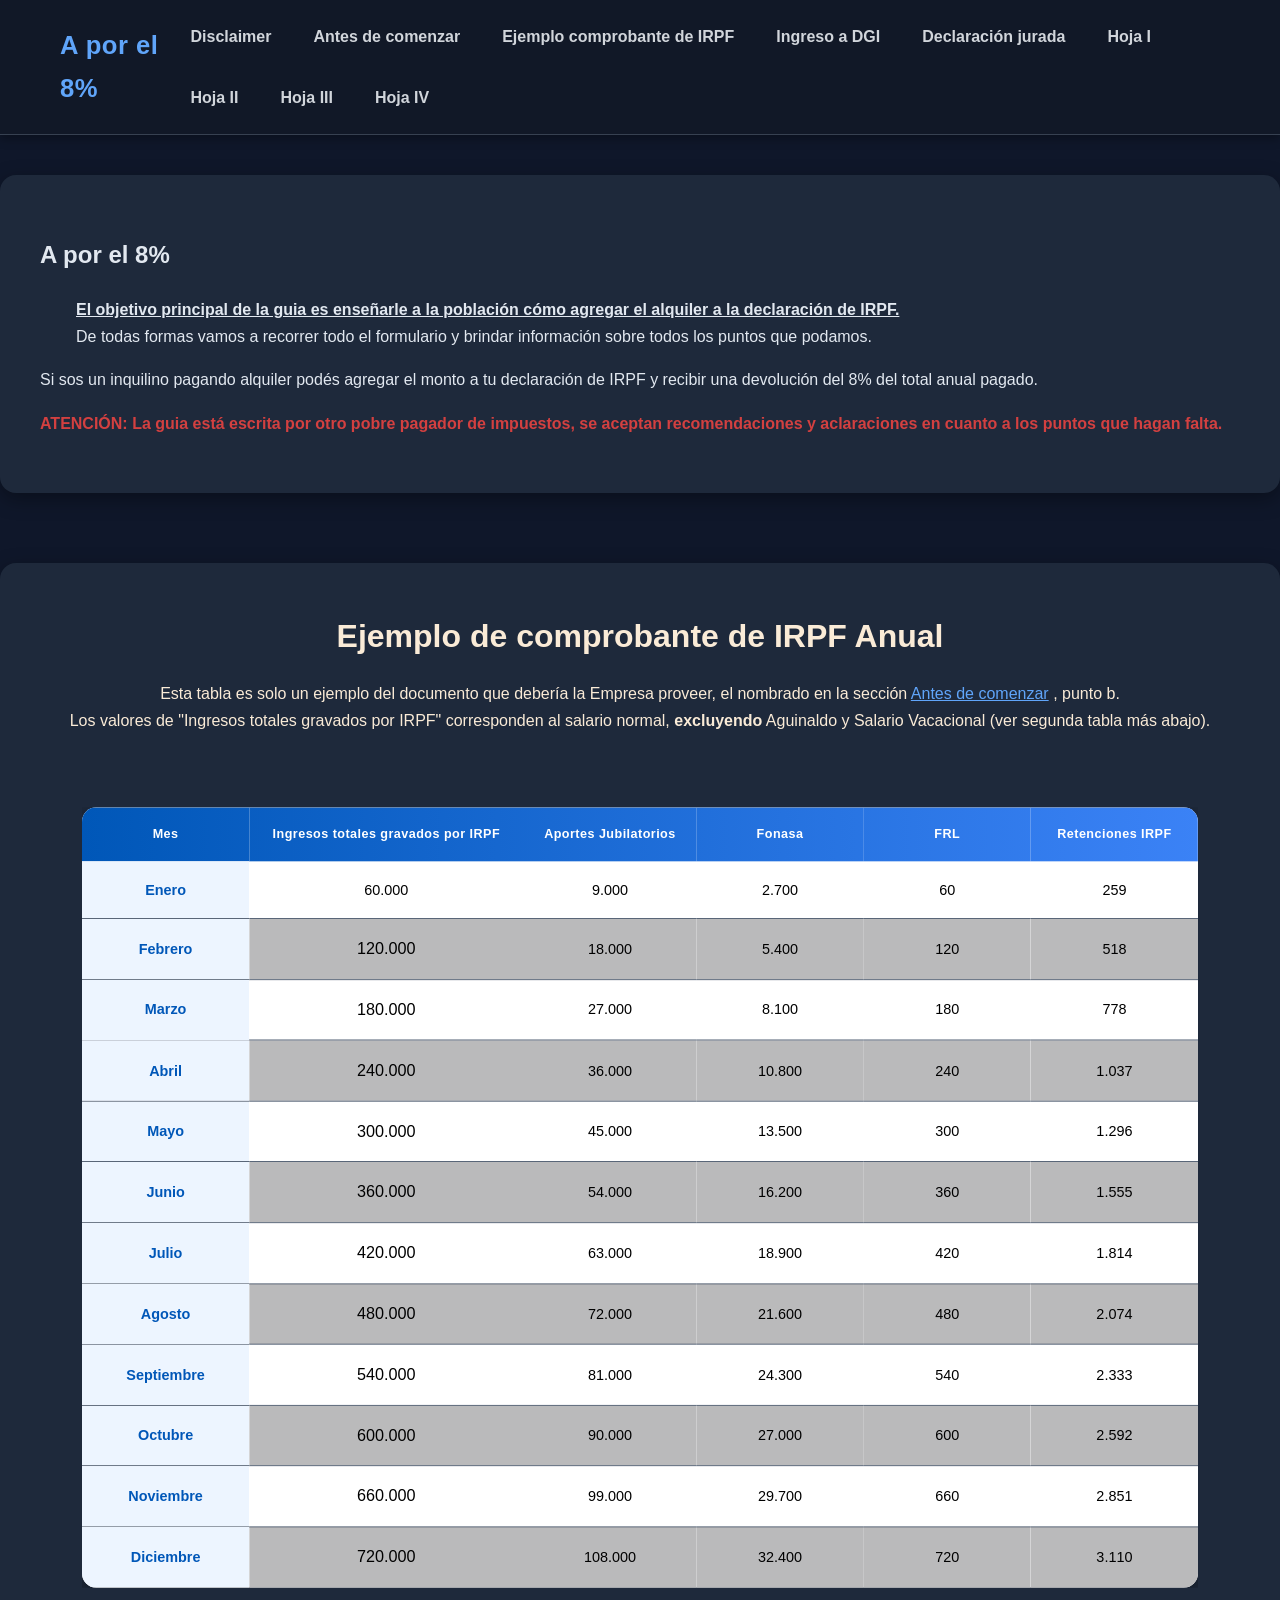
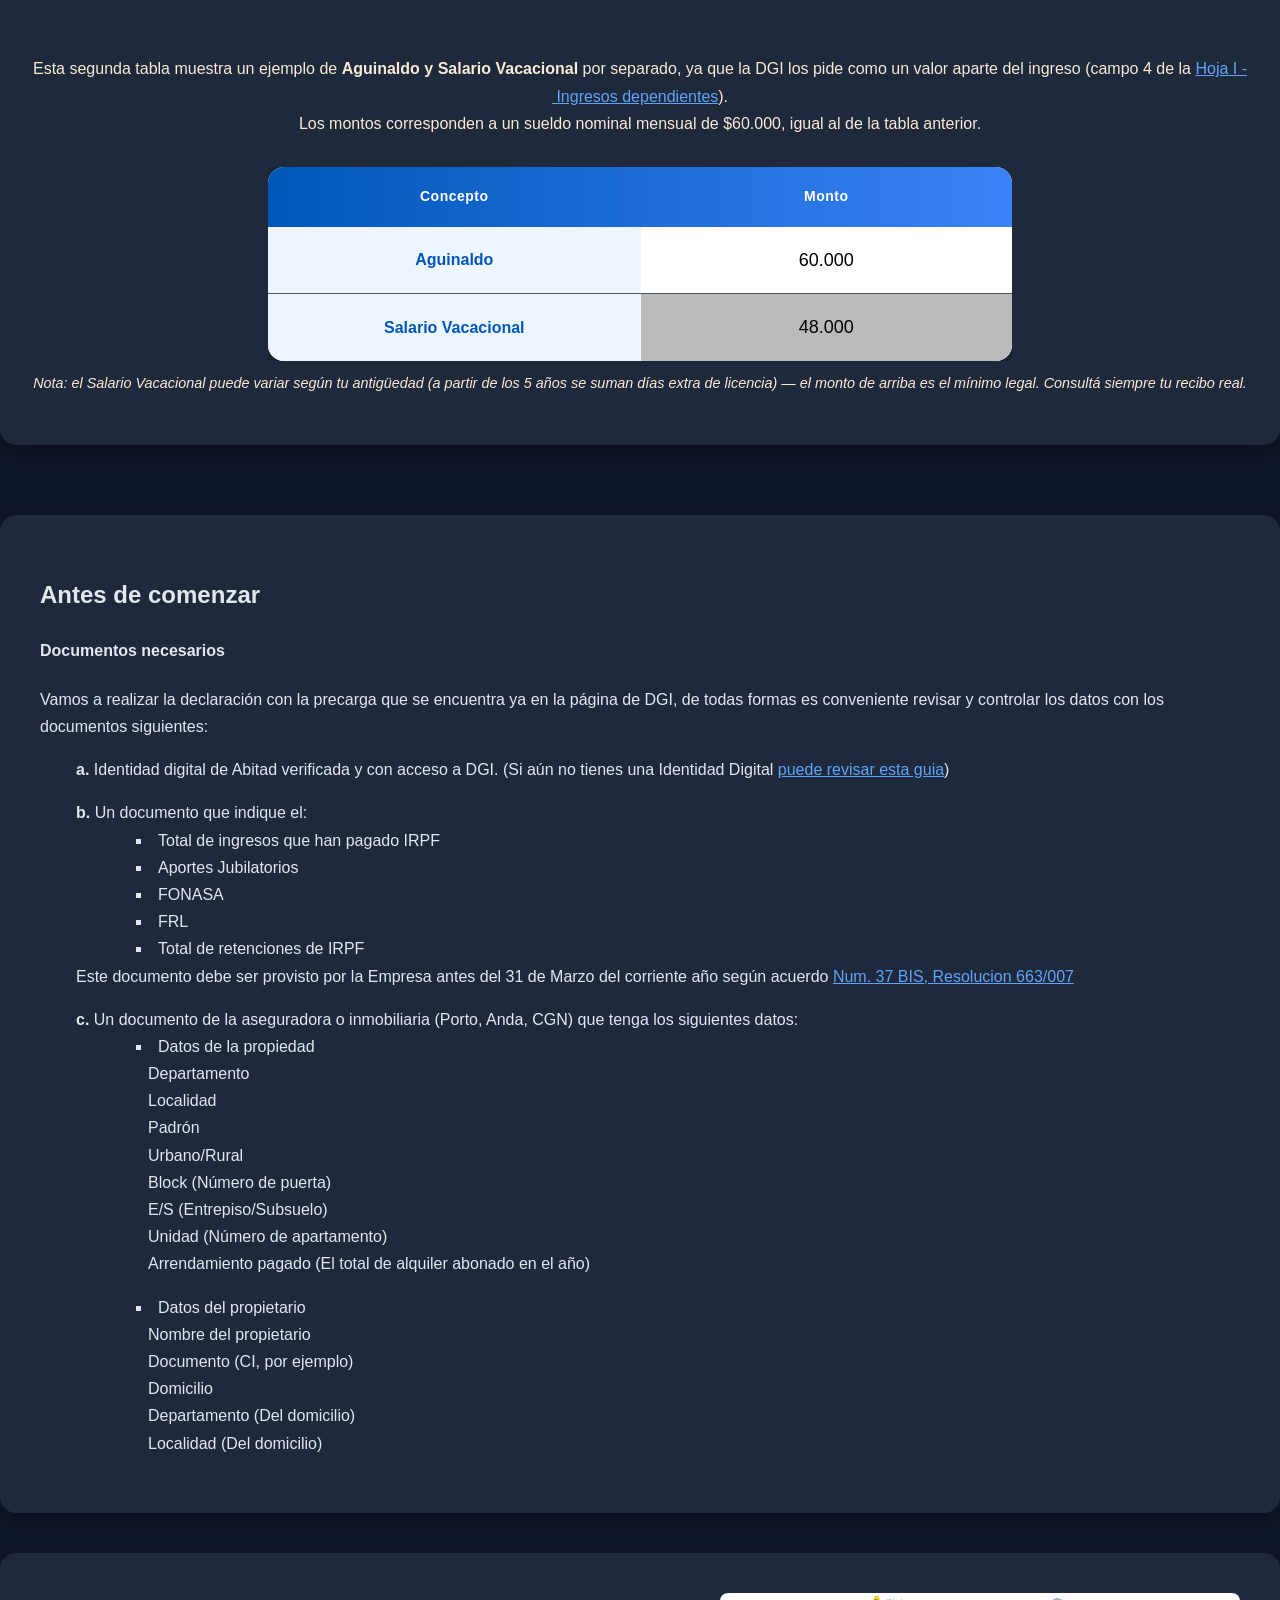
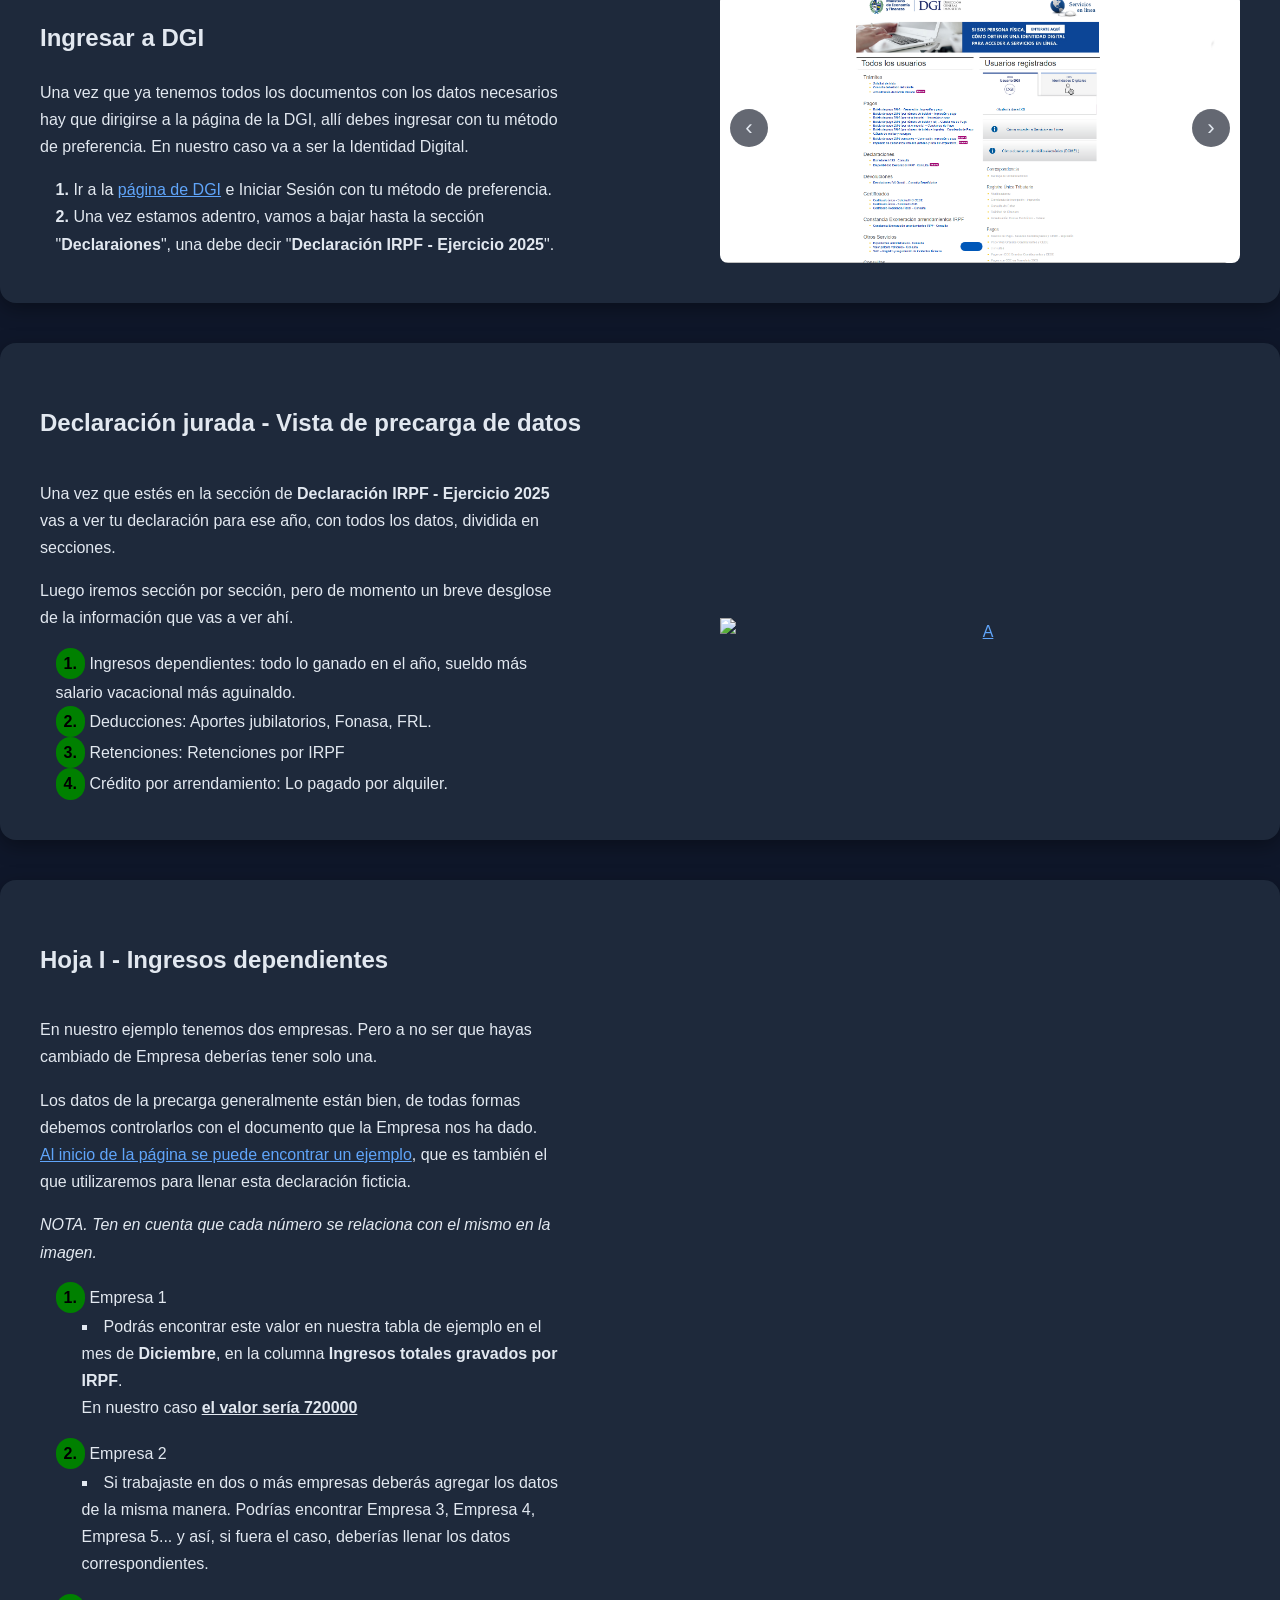
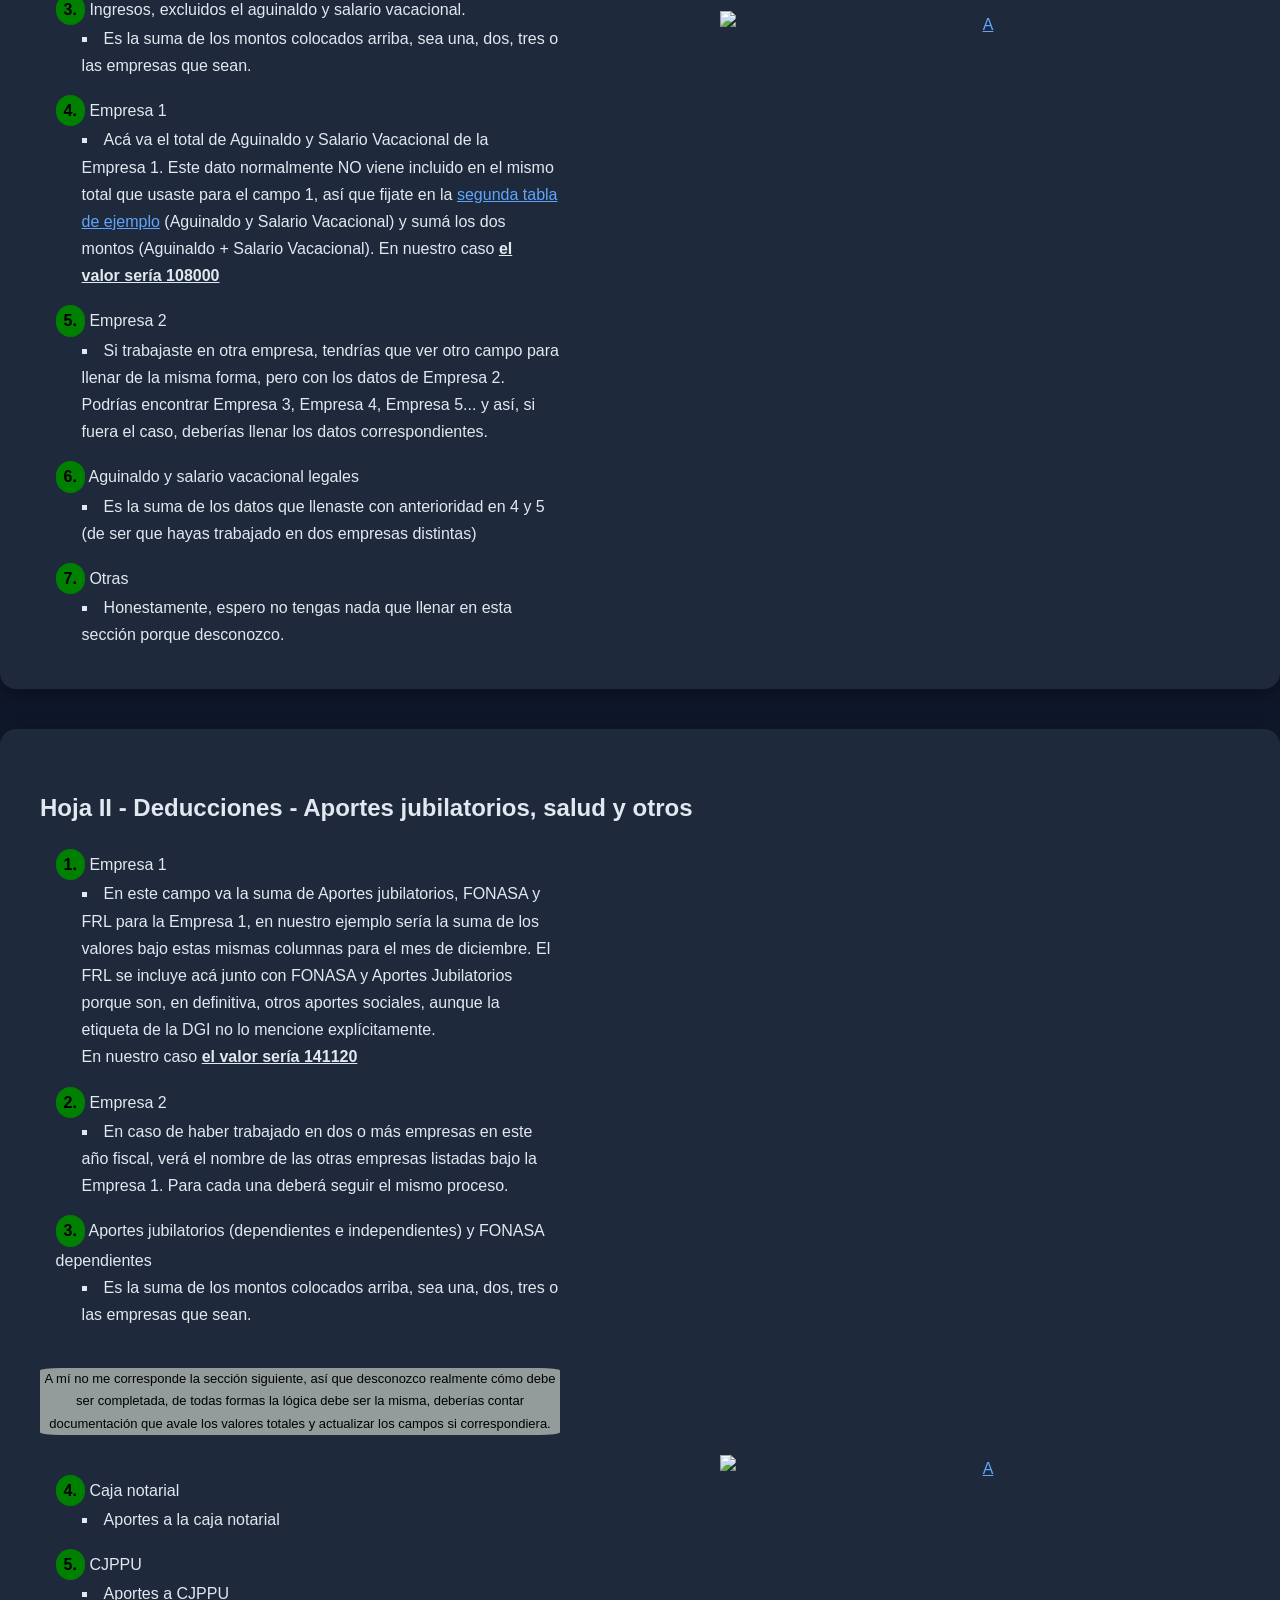
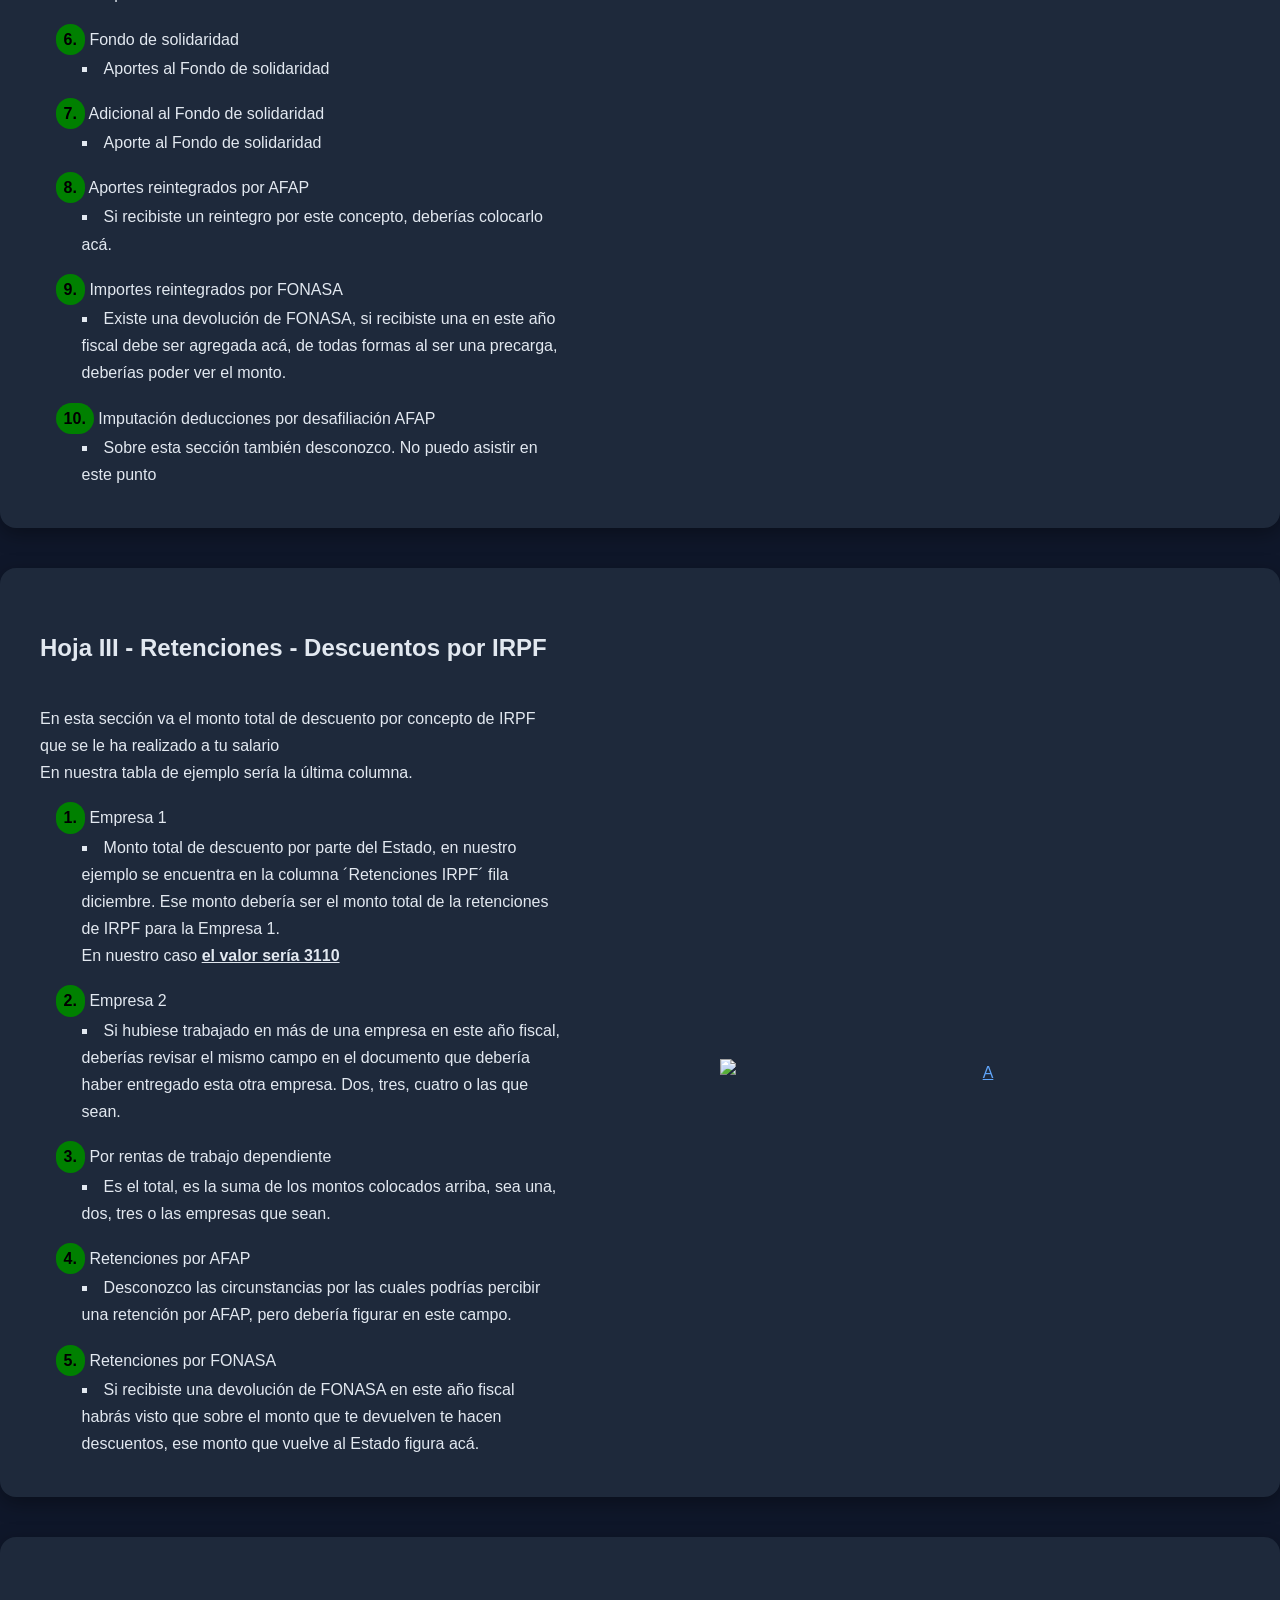
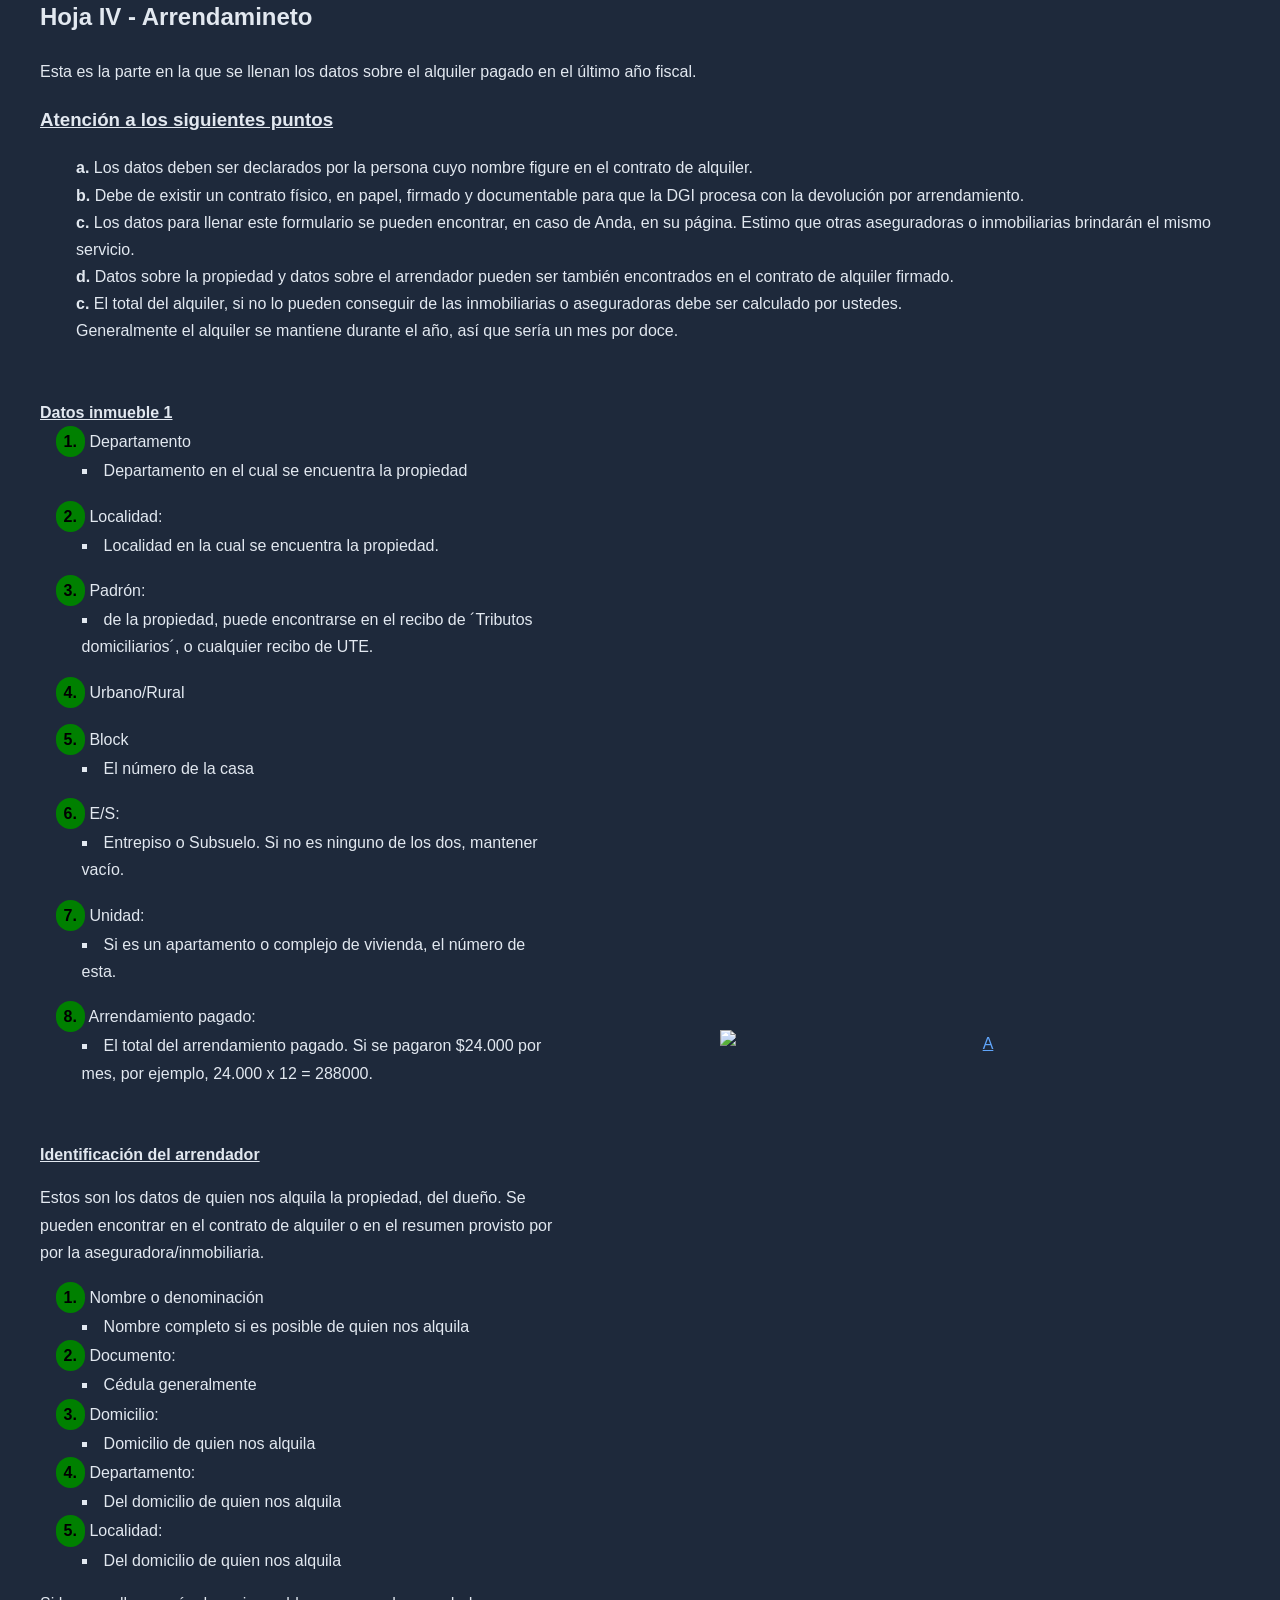
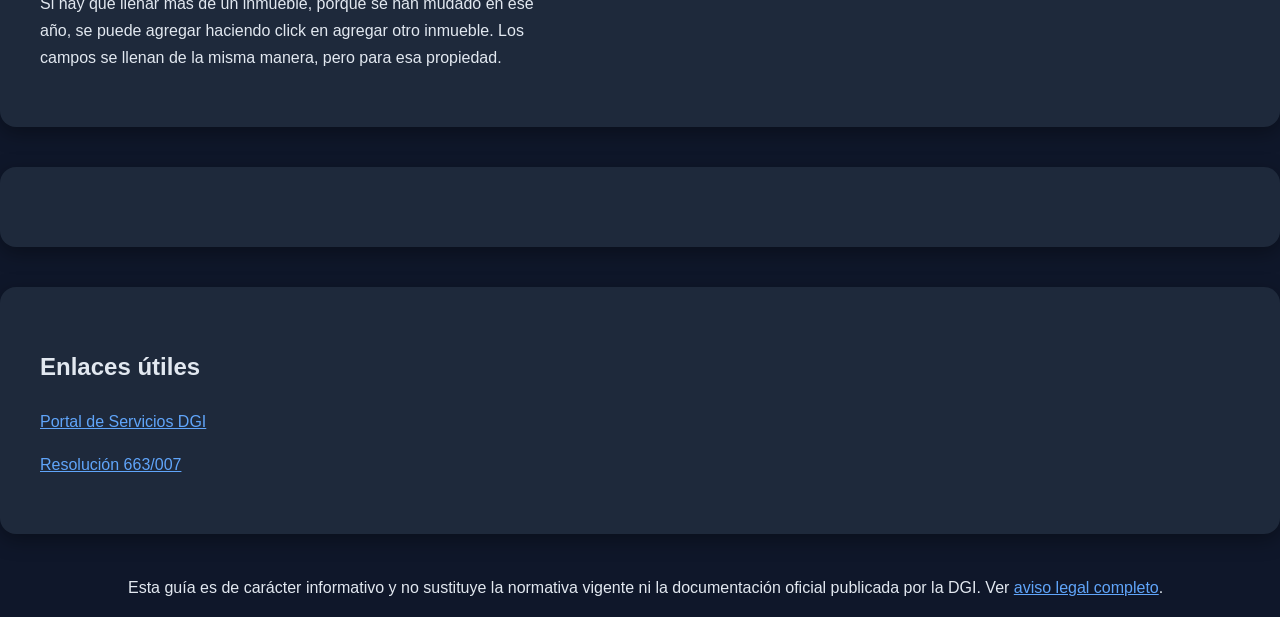
==== index.html @ b7456fc9 "Adding disclaimer page" ====
<!DOCTYPE html>
<html lang="en">
<head>
<meta charset="UTF-8">
<link rel="stylesheet" href="style.css">
<script defer src="script.js"></script>
<link href="https://cdn.jsdelivr.net/npm/glightbox/dist/css/glightbox.min.css" rel="stylesheet">

<link rel="stylesheet" href="https://cdn.cursors-4u.net/cursors/animated/cat-paw-curl-f8836eeb-32.css">
<script defer src="https://cdn.jsdelivr.net/npm/glightbox/dist/js/glightbox.min.js"></script>
<script defer>
    window.addEventListener('DOMContentLoaded', () => {
        GLightbox();
    });
</script>
<meta name="viewport" content="width=device-width, initial-scale=1.0">

</head>

<body>
    <header>
    <div class="logo">
        A por el 8%
    </div>

    <button class="burger" id="burgerBtn" aria-label="Abrir menú" aria-expanded="false">
        <span></span>
        <span></span>
        <span></span>
    </button>

    <nav id="mainNav">
        <a href="disclaimer.html">Disclaimer</a>
        <a href="#antes">Antes de comenzar</a>
        <a href="#tabla">Ejemplo comprobante de IRPF</a>
        <a href="#pagina1">Ingreso a DGI</a>
        <a href="#pagina2">Declaración jurada</a>
        <a href="#pagina3">Hoja I</a>
        <a href="#pagina4">Hoja II</a>
        <a href="#pagina5">Hoja III</a>
        <a href="#pagina6">Hoja IV</a>
    </nav>
    </header>


    <!-- ========================= -->
    <!-- HERO -->
    <!-- ========================= -->

    <section id="inicio" class="hero">

        <div class="hero-content">
            <h1>
                A por el 8%
            </h1>
            <p style="margin-left: 3%;">
                <b><u>El objetivo principal de la guia es enseñarle a la población cómo agregar el alquiler a la declaración de IRPF.</u></b><br>
                De todas formas vamos a recorrer todo el formulario y brindar información sobre todos los puntos que podamos.
            </p>
            <p>
                Si sos un inquilino pagando alquiler podés agregar el monto a tu declaración de IRPF y recibir una devolución del 8% del total anual pagado.
            </p>

            <p style="color: rgb(211, 64, 64); align-items: center;"><b>ATENCIÓN: La guia está escrita por otro pobre pagador de impuestos, se aceptan recomendaciones y aclaraciones en cuanto a los puntos que hagan falta.<br></b></p>
        </div>

    </section>




    <section id= "tabla" class="table-section">
    <h2 style="color: antiquewhite;">Ejemplo de comprobante de IRPF Anual</h2>
    <p style="color: antiquewhite;">
        Esta tabla es solo un ejemplo del documento que debería la Empresa&nbsp;proveer, el nombrado en la sección  <a href="#antes">Antes de comenzar</a> , punto b. <br> Los valores de "Ingresos totales gravados por IRPF" corresponden al salario normal, <b>excluyendo</b> Aguinaldo y Salario Vacacional (ver segunda tabla más abajo).
    </p> 

 <div class="table-container" style="transform: scale(0.9);">
        <table class="irpf-table">

            <thead>
                <tr>
                    <th>Mes</th>
                    <th>Ingresos totales gravados por IRPF</th>
                    <th>Aportes Jubilatorios</th>
                    <th>Fonasa</th>
                    <th>FRL</th>
                    <th>Retenciones IRPF</th>
                </tr>
            </thead>

            <tbody>

                <tr>
                    <td class="valor-dato" >Enero</td>
                    <td class="valor-dato">60.000
                        <span class="tooltip-texto">El valor es el de este mes</span>
                    </td>
                    <td class="valor-dato" >9.000</td>
                    <td class="valor-dato" >2.700</td>
                    <td class="valor-dato" >60</td>
                    <td class="valor-dato" >259</td>
                </tr>

                <tr>
                    <td class="valor-dato" >Febrero</td>
                    <td class="valor-dato" style="color: black; font-size: large;">120.000
                        <span class="tooltip-texto">El pago de este mes sumado al mes anterior.</span>
                    </td>
                    <td class="valor-dato" >18.000</td>
                    <td class="valor-dato" >5.400</td>
                    <td class="valor-dato" >120</td>
                    <td class="valor-dato" >518</td>
                </tr>

                <tr>
                    <td class="valor-dato" >Marzo</td>
                    <td class="valor-dato" style="color: black; font-size: large;">180.000
                        <span class="tooltip-texto">El pago de este mes sumado a los meses anteriores.</span>
                    </td>
                    <td class="valor-dato" >27.000</td>
                    <td class="valor-dato" >8.100</td>
                    <td class="valor-dato" >180</td>
                    <td class="valor-dato" >778</td>
                </tr>

                <tr>
                    <td class="valor-dato" >Abril</td>
                    <td class="valor-dato" style="color: black; font-size: large;">240.000
                        <span class="tooltip-texto">El pago de este mes sumado a los meses anteriores.</span>
                    </td>
                    <td class="valor-dato" >36.000</td>
                    <td class="valor-dato" >10.800</td>
                    <td class="valor-dato" >240</td>
                    <td class="valor-dato" >1.037</td>
                </tr>

                <tr>
                    <td class="valor-dato" >Mayo</td>
                    <td class="valor-dato" style="color: black; font-size: large;">300.000
                        <span class="tooltip-texto">El pago de este mes sumado a los meses anteriores.</span>
                    </td>
                    <td class="valor-dato" >45.000</td>
                    <td class="valor-dato" >13.500</td>
                    <td class="valor-dato" >300</td>
                    <td class="valor-dato" >1.296</td>
                </tr>

                <tr>
                    <td class="valor-dato" >Junio</td>
                    <td class="valor-dato" style="color: black; font-size: large;">360.000
                        <span class="tooltip-texto">El pago de este mes sumado a los meses anteriores.</span>
                    </td>
                    <td class="valor-dato" >54.000</td>
                    <td class="valor-dato" >16.200</td>
                    <td class="valor-dato" >360</td>
                    <td class="valor-dato" >1.555</td>
                </tr>

                <tr>
                    <td class="valor-dato" >Julio</td>
                    <td class="valor-dato" style="color: black; font-size: large;">420.000
                        <span class="tooltip-texto">El pago de este mes sumado a los meses anteriores.</span>
                    </td>
                    <td class="valor-dato" >63.000</td>
                    <td class="valor-dato" >18.900</td>
                    <td class="valor-dato" >420</td>
                    <td class="valor-dato" >1.814</td>
                </tr>

                <tr>
                    <td class="valor-dato" >Agosto</td>
                    <td class="valor-dato" style="color: black; font-size: large;">480.000
                        <span class="tooltip-texto">El pago de este mes sumado a los meses anteriores.</span>
                    </td>
                    <td class="valor-dato" >72.000</td>
                    <td class="valor-dato" >21.600</td>
                    <td class="valor-dato" >480</td>
                    <td class="valor-dato" >2.074</td>
                </tr>

                <tr>
                    <td class="valor-dato" >Septiembre</td>
                    <td class="valor-dato" style="color: black; font-size: large;">540.000
                        <span class="tooltip-texto">El pago de este mes sumado a los meses anteriores.</span>
                    </td>
                    <td class="valor-dato" >81.000</td>
                    <td class="valor-dato" >24.300</td>
                    <td class="valor-dato" >540</td>
                    <td class="valor-dato" >2.333</td>
                </tr>

                <tr>
                    <td class="valor-dato" >Octubre</td>
                    <td class="valor-dato" style="color: black; font-size: large;">600.000
                        <span class="tooltip-texto">El pago de este mes sumado a los meses anteriores.</span>
                    </td>
                    <td class="valor-dato" >90.000</td>
                    <td class="valor-dato" >27.000</td>
                    <td class="valor-dato" >600</td>
                    <td class="valor-dato" >2.592</td>
                </tr>

                <tr>
                    <td class="valor-dato" >Noviembre</td>
                    <td class="valor-dato" style="color: black; font-size: large;">660.000
                        <span class="tooltip-texto">El pago de este mes sumado a los meses anteriores.</span>
                    </td>
                    <td class="valor-dato" >99.000</td>
                    <td class="valor-dato" >29.700</td>
                    <td class="valor-dato" >660</td>
                    <td class="valor-dato" >2.851</td>
                </tr>

                <tr>
                    <td class="valor-dato" >Diciembre</td>
                    <td class="valor-dato" style="color: black; font-size: large;">720.000
                        <span class="tooltip-texto">El pago de este mes sumado a los meses anteriores.</span>
                    </td>
                    <td class="valor-dato" >108.000</td>
                    <td class="valor-dato" >32.400</td>
                    <td class="valor-dato" >720</td>
                    <td class="valor-dato" >3.110</td>
                </tr>
            </tbody>
        </table>
    </div>
    <p style="color: antiquewhite; margin-top: 2%;"  id="tabla2">
        Esta segunda tabla muestra un ejemplo de <b>Aguinaldo y Salario Vacacional</b> por separado, ya que la DGI los pide como un valor aparte del ingreso&nbsp;(campo&nbsp;4&nbsp;de&nbsp;la&nbsp;<a href="#pagina3">Hoja&nbsp;I&nbsp;-&nbsp;Ingresos&nbsp;dependientes</a>). <br> Los montos corresponden a un sueldo nominal mensual de $60.000, igual al de la tabla anterior.
    </p>

    <div style="width: 60%;margin-left: 20%; " class="table-container" >
        <table  class="irpf-table">
            <thead>
                <tr>
                    <th>Concepto</th>
                    <th>Monto</th>
                </tr>
            </thead>

            <tbody>
                <tr >
                    <td class="valor-dato">Aguinaldo</td>
                    <td class="valor-dato" style="color: black; font-size: large;">60.000
                        <span class="tooltip-texto">Equivale a un sueldo mensual completo, <br> pagado en dos cuotas de 30.000 (junio y diciembre)</span>
                    </td>
                </tr>
                <tr>
                    <td class="valor-dato">Salario Vacacional</td>
                    <td class="valor-dato" style="color: black; font-size: large;">48.000
                        <span class="tooltip-texto">Licencia mínima legal de 20 días: (60.000 / 25) x 20</span>
                    </td>
                </tr>
            </tbody>

        </table>
    </div>

    <p style="color: antiquewhite; font-size: .9rem; margin-top: 10px;">
        <i>Nota: el Salario Vacacional puede variar según tu antigüedad (a partir de los 5 años se suman días extra de licencia) — el monto de arriba es el mínimo legal. Consultá siempre tu recibo real.</i>
    </p>
    </section>




    <!-- ========================= -->
    <!-- ANTES DE COMENZAR -->
    <!-- ========================= -->

    <section id="antes" class="content-section">

        <h2>Antes de comenzar</h2>
            <h4>Documentos necesarios</h4>
            <p>Vamos a realizar la declaración con la precarga que se encuentra ya en la página de DGI, de todas formas es conveniente revisar y controlar los datos con los documentos siguientes:</p>
            <li><b>a.</b> Identidad digital de Abitad verificada y con acceso a DGI. (Si aún no tienes una Identidad Digital 
                <a href="https://www.gub.uy/direccion-general-impositiva/comunicacion/publicaciones/obtencion-identidad-digital-para-acceder-servicios-linea-dgi">puede revisar esta guia</a>)
            </li>
            </p>
            <li> <b>b.</b> Un documento que indique el:
                        <li class="list2">Total de ingresos que han pagado IRPF</li>
                        <li class="list2">Aportes Jubilatorios</li> <li class="list2">FONASA</li>
                        <li class="list2">FRL</li>
                        <li class="list2"> Total de retenciones de IRPF</li>

                        <li>Este documento debe ser provisto por la Empresa&nbsp;antes del 31 de Marzo del corriente año según acuerdo
                <a href="https://www.impo.com.uy/bases/resoluciones-dgi-interes-general/662-2007">Num. 37 BIS, Resolucion 663/007</a></li>
            </li>
            </p>
            <li> <b>c.</b> Un documento de la aseguradora o inmobiliaria (Porto, Anda, CGN) que tenga los siguientes datos:
            </li>
            <li class="list2">Datos de la propiedad</li>
            <li class="list3">Departamento</li>
            <li class="list3">Localidad</li>
            <li class="list3">Padrón</li>
            <li class="list3">Urbano/Rural</li>
            <li class="list3">Block (Número de puerta)</li>
            <li class="list3">E/S (Entrepiso/Subsuelo)</li>
            <li class="list3">Unidad (Número de apartamento)</li>
            <li class="list3">Arrendamiento pagado (El total de alquiler abonado en el año)</li>
        </p>
            <li class="list2">Datos del propietario</li>
                <li class="list3">Nombre del propietario</li>
                <li class="list3">Documento (CI, por ejemplo)</li>
                <li class="list3">Domicilio</li>
                <li class="list3">Departamento (Del domicilio)</li>
                <li class="list3">Localidad (Del domicilio)</li>

            </p>
    </section>


    <!-- ========================= -->
    <!-- Ingresar a DGI -->
    <!-- ========================= -->

    <section id="pagina1" class="guide-section">
        <div class="guide-grid">
            <div  class="guide-text">
                <h2>Ingresar a DGI</h2>
                <p>
                    Una vez que ya tenemos todos los documentos con los datos necesarios hay que dirigirse a la página de la DGI, allí debes ingresar con tu método de preferencia. En nuestro caso va a ser la Identidad Digital.
                </p>
                <li><b>1.</b> Ir a la <a href="https://servicios.dgi.gub.uy/serviciosenlinea">página de DGI</a> e Iniciar Sesión con tu método de preferencia.</li>
                <li><b>2.</b> Una vez estamos adentro, vamos a bajar hasta la sección "<b>Declaraiones</b>", una debe decir "<b>Declaración IRPF - Ejercicio 2025</b>".</li>

            </div>

            <div class="guide-image">
                <div class="carousel" data-carousel>
                    <div class="carousel-track">
                        <a href="IMGS/1.png" class="glightbox" data-gallery="pagina1-gallery">
                            <img src="IMGS/1.png" alt="Página principal de DGI">
                        </a>
                        <a href="IMGS/2.png" class="glightbox" data-gallery="pagina1-gallery">
                            <img src="IMGS/2.png" alt="Sección Declaraciones, Declaración IRPF - Ejercicio 2025">
                        </a>
                    </div>
                    <button type="button" class="carousel-btn carousel-prev" aria-label="Imagen anterior">‹</button>
                    <button type="button" class="carousel-btn carousel-next" aria-label="Imagen siguiente">›</button>
                    <div class="carousel-dots">
                        <button type="button" class="carousel-dot active" aria-label="Ir a imagen 1"></button>
                        <button type="button" class="carousel-dot" aria-label="Ir a imagen 2"></button>
                    </div>
                </div>
            </div>
        </div>
    </section>

    <!-- ========================= -->
    <!-- Declaración jurada - Vista de precarga de datos -->
    <!-- ========================= -->

    <section id="pagina2" class="guide-section">

        <h2>Declaración jurada - Vista de precarga de datos</h2>

        <div class="guide-grid">

            <div class="guide-text">

            <p>Una vez que estés en la sección de <b>Declaración IRPF - Ejercicio 2025</b> vas a ver tu declaración para ese año, con todos los datos, dividida en secciones.</p>
            <p>Luego iremos sección por sección, pero de momento un breve desglose de la información que vas a ver ahí.</p>
            <li><b class="greenRounded" >1.</b> Ingresos dependientes: todo lo ganado en el año, sueldo más salario vacacional más aguinaldo.</li>
            <li><b class="greenRounded" >2.</b> Deducciones: Aportes jubilatorios, Fonasa, FRL.</li>
            <li><b class="greenRounded" >3.</b> Retenciones: Retenciones por IRPF</li>
            <li><b class="greenRounded" >4.</b> Crédito por arrendamiento: Lo pagado por alquiler.</li>
            </div>
            <div class="guide-image">

            <div class="guide-image">
                <a href="IMGS/3.png" class="glightbox">
                    <img src="IMGS/3.png" alt="A">
                </a>
            </div>

            </div>

        </div>

    </section>

    <!-- ========================= -->
    <!-- Ingresos dependientes -->
    <!-- ========================= -->

    <section id="pagina3" class="guide-section">

        <h2>Hoja  I - Ingresos dependientes</h2>

        <div class="guide-grid">

            <div class="guide-text">
                <p>En nuestro ejemplo tenemos dos empresas. Pero a no ser que hayas cambiado de Empresa&nbsp;deberías tener solo una.</p>
                <p>Los datos de la precarga generalmente están bien, de todas formas debemos controlarlos con el documento que la Empresa&nbsp;nos ha dado. <br>
                     <a href="#tabla">Al inicio de la página se puede encontrar un ejemplo</a>, que es también el que utilizaremos para llenar esta declaración ficticia.</p>
                <p><i>NOTA. Ten en cuenta que cada número se relaciona con el mismo en la imagen.</i></p>
                <li><b class="greenRounded" >1.</b> Empresa&nbsp;1</li>
                    <li class="list2">Podrás encontrar este valor en nuestra tabla de ejemplo en el mes de <b>Diciembre</b>, en la columna <b>Ingresos totales gravados por IRPF</b>. <br>En nuestro caso <b><u>el valor sería 720000</u></b></li>
                </p>
                <li><b class="greenRounded" >2.</b> Empresa&nbsp;2</li>
                    <li class="list2">Si trabajaste en dos o más empresas deberás agregar los datos de la misma manera. Podrías encontrar Empresa&nbsp;3, Empresa&nbsp;4, Empresa&nbsp;5... y así, si fuera el caso, deberías llenar los datos correspondientes.</li>
                </p>
                <li><b class="greenRounded" >3.</b> Ingresos, excluidos el aguinaldo y salario vacacional.</li>
                    <li class="list2">Es la suma de los montos colocados arriba, sea una, dos, tres o las empresas que sean.</li>
                </p>
                <li><b class="greenRounded" >4.</b> Empresa&nbsp;1</li>
                <li class="list2">Acá va el total de Aguinaldo y Salario Vacacional de la Empresa&nbsp;1. 
                    Este dato normalmente NO viene incluido en el mismo total que usaste para el campo 1, 
                    así que fijate en la <a href="#tabla2">segunda tabla de ejemplo</a> (Aguinaldo y Salario Vacacional) 
                    y sumá los dos montos (Aguinaldo + Salario Vacacional). En nuestro caso <b><u>el valor&nbsp;sería&nbsp;108000</u></b></li>
                </p>
                <li><b class="greenRounded" >5.</b> Empresa&nbsp;2</li>
                    <li class="list2">Si trabajaste en otra empresa, tendrías que ver otro campo para llenar de la misma forma, pero con los datos de Empresa&nbsp;2. Podrías encontrar Empresa&nbsp;3, Empresa&nbsp;4, Empresa&nbsp;5... y así, si fuera el caso, deberías llenar los datos correspondientes.</li>   
                </p>
                <li><b class="greenRounded" >6.</b> Aguinaldo y salario vacacional legales</li>
                   <li class="list2">Es la suma de los datos que llenaste con anterioridad en 4 y 5 (de ser que hayas trabajado en dos empresas distintas)</li>
                </p>
                <li><b class="greenRounded" >7.</b> Otras</li>
                    <li class="list2">Honestamente, espero no tengas nada que llenar en esta sección porque desconozco.</li>
            </div>

            <div class="guide-image">
                <a href="IMGS/4.png" class="glightbox">
                    <img src="IMGS/4.png" alt="A">
                </a>
            </div>

        </div>

    </section>


    <!-- ========================= -->
    <!-- Aportes jubilatorios, salud y otros -->
    <!-- ========================= -->

    <section id="pagina4" class="guide-section">

        <h2>Hoja  II - Deducciones - Aportes jubilatorios, salud y otros</h2>

        <div class="guide-grid">

            <div class="guide-text">
                <li><b class="greenRounded" >1.</b> Empresa&nbsp;1</li>
                    <li class="list2">En este campo va la suma de Aportes jubilatorios, FONASA y FRL para la Empresa&nbsp;1, en nuestro ejemplo sería la suma de los valores bajo estas mismas columnas para el mes de diciembre. El FRL se incluye acá junto con FONASA y Aportes Jubilatorios porque son, en definitiva, otros aportes sociales, aunque la etiqueta de la DGI no lo mencione explícitamente. <br>
                     En nuestro caso <b><u>el valor&nbsp;sería&nbsp;141120</u></b></li></li>
                    <p></p>
                <li><b class="greenRounded" >2.</b> Empresa&nbsp;2</li>
                    <li class="list2">En caso de haber trabajado en dos o más empresas en este año fiscal, verá el nombre de las otras empresas listadas bajo la Empresa&nbsp;1. Para cada una deberá seguir el mismo proceso.</li>
                    <p></p>
                <li><b class="greenRounded" >3.</b> Aportes jubilatorios (dependientes e independientes) y FONASA dependientes </li>
                    <li class="list2">Es la suma de los montos colocados arriba, sea una, dos, tres o las empresas que sean.</li>
                    
                    <br>
                    <p style="font-size: small; border-radius: 4%; border-color: rgb(0, 0, 0); background-color: rgb(148, 155, 155); color: black; text-align: center;">A mí no me corresponde la sección siguiente, así que desconozco realmente cómo debe ser completada, de todas formas la lógica debe ser la misma, deberías contar documentación que avale los valores totales y actualizar los campos si correspondiera.</p>
                    <br>
                <li><b class="greenRounded" >4.</b> Caja notarial </li>
                    <li class="list2">Aportes a la caja notarial</li>
                    <p></p>
                <li><b class="greenRounded" >5.</b> CJPPU</li>
                    <li class="list2">Aportes a CJPPU</li>
                    <p></p>
                <li><b class="greenRounded" >6.</b> Fondo de solidaridad</li>
                    <li class="list2">Aportes al Fondo de solidaridad</li>
                    <p></p>
                <li><b class="greenRounded" >7.</b> Adicional al Fondo de solidaridad</li>
                    <li class="list2">Aporte al Fondo de solidaridad</li>
                    <p></p>
                <li><b class="greenRounded" >8.</b> Aportes reintegrados por AFAP</li>
                    <li class="list2">Si recibiste un reintegro por este concepto, deberías colocarlo acá.</li>
                    <p></p>
                <li><b class="greenRounded" >9.</b> Importes reintegrados por FONASA</li>
                    <li class="list2">Existe una devolución de FONASA, si recibiste una en este año fiscal debe ser agregada acá, de todas formas al ser una precarga, deberías poder ver el monto.</li>
                    <p></p>
                <li><b class="greenRounded" >10.</b> Imputación deducciones por desafiliación AFAP</li>
                    <li class="list2">Sobre esta sección también desconozco. No puedo asistir en este punto</li>
            </div>

            <div class="guide-image">
                <a href="IMGS/5.png" class="glightbox">
                    <img src="IMGS/5.png" alt="A">
                </a>
            </div>

        </div>

    </section>


    <!-- ========================= -->
    <!-- Deducciones -->
    <!-- ========================= -->

    <section id="pagina5" class="guide-section">

        <h2>Hoja  III - Retenciones - Descuentos por IRPF</h2>

        <div class="guide-grid">

            <div class="guide-text">
                <p>En esta sección va el monto total de descuento por concepto de IRPF que se le ha realizado a tu salario <br>
                    En nuestra tabla de ejemplo sería la última columna.
                </p>
                
                <li><b class="greenRounded" >1.</b> Empresa 1</li>
                <li class="list2">Monto total de descuento por parte del Estado, en nuestro ejemplo se encuentra en la columna ´Retenciones IRPF´ fila diciembre. Ese monto debería ser el monto total de la retenciones de IRPF para la Empresa 1. <br>
                En nuestro caso <b><u>el valor&nbsp;sería&nbsp;3110</u></b></li></li></li>
                <p></p>

                <li><b class="greenRounded" >2.</b> Empresa 2</li>
                <li class="list2">Si hubiese trabajado en más de una empresa en este año fiscal, deberías revisar el mismo campo en el documento que debería haber entregado esta otra empresa. Dos, tres, cuatro o las que sean.</li>
                <p></p>

                <li><b class="greenRounded" >3.</b> Por rentas de trabajo dependiente</li>
                <li class="list2">Es el total, es la suma de los montos colocados arriba, sea una, dos, tres o las empresas que sean.</li>
                <p></p>

                <li><b class="greenRounded" >4.</b> Retenciones por AFAP</li>
                <li class="list2">Desconozco las circunstancias por las cuales podrías percibir una retención por AFAP, pero debería figurar en este campo.</li>
                <p></p>

                <li><b class="greenRounded" >5.</b> Retenciones por FONASA</li>
                <li class="list2">Si recibiste una devolución de FONASA en este año fiscal habrás visto que sobre el monto que te devuelven te hacen descuentos, ese monto que vuelve al Estado figura acá.</li>

            </div>

            <div class="guide-image">
                <a href="IMGS/6.png" class="glightbox">
                    <img src="IMGS/6.png" alt="A">
                </a>
            </div>

        </div>

    </section>


    <!-- ========================= -->
    <!-- Arrendamiento -->
    <!-- ========================= -->

    <section id="pagina6" class="guide-section">

        <h2>Hoja  IV - Arrendamineto</h2>
<p>Esta es la parte en la que se llenan los datos sobre el alquiler pagado en el último año fiscal.</p>
<h3><u>Atención a los siguientes puntos</u></h3>

<li><b>a.</b> Los datos deben ser declarados por la persona cuyo nombre figure en el contrato de alquiler.</li>
<li><b>b.</b> Debe de existir un contrato físico, en papel, firmado y documentable para que la DGI procesa con la devolución por arrendamiento.</li>
<li><b>c.</b> Los datos para llenar este formulario se pueden encontrar, en caso de Anda, en su página. Estimo que otras aseguradoras o inmobiliarias brindarán el mismo servicio.</li>
<li><b>d.</b> Datos sobre la propiedad y datos sobre el arrendador pueden ser también encontrados en el contrato de alquiler firmado.</li>
<li><b>c.</b> El total del alquiler, si no lo pueden conseguir de las inmobiliarias o aseguradoras debe ser calculado por ustedes. <br>
Generalmente el alquiler se mantiene durante el año, así que sería un mes por doce.</li>
<br><br>
        <div class="guide-grid">

            <div class="guide-text">


<b><u>Datos inmueble 1</u></b>
<li><b class="greenRounded" >1.</b> Departamento</li>
<li class="list2">Departamento en el cual se encuentra la propiedad</li>
<p></p>
<li><b class="greenRounded" >2.</b> Localidad:</li>
<li class="list2">Localidad en la cual se encuentra la propiedad.</li>
<p></p>
<li><b class="greenRounded" >3.</b> Padrón:</li>
<li class="list2">de la propiedad, puede encontrarse en el recibo de ´Tributos domiciliarios´, o cualquier recibo de UTE.</li>
<p></p>
<li><b class="greenRounded" >4.</b> Urbano/Rural</li>
<p></p>
<li><b class="greenRounded" >5.</b> Block</li>
<li class="list2">El número de la casa</li>
<p></p>
<li><b class="greenRounded" >6.</b> E/S: </li>
<li class="list2">Entrepiso o Subsuelo. Si no es ninguno de los dos, mantener vacío.</li>
<p></p>
<li><b class="greenRounded" >7.</b> Unidad:</li>
<li class="list2">Si es un apartamento o complejo de vivienda, el número de esta.</li>
<p></p>
<li><b class="greenRounded" >8.</b> Arrendamiento pagado:</li>
<li class="list2"> El total del arrendamiento pagado. Si se pagaron $24.000 por mes, por ejemplo, 24.000 x 12 = 288000.</li>

<br><br>
 <b><u>Identificación del arrendador</u></b>
 <p>Estos son los datos de quien nos alquila la propiedad, del dueño. Se pueden encontrar en el contrato de alquiler o en el resumen provisto por por la aseguradora/inmobiliaria.</p>

<li><b class="greenRounded" >1.</b> Nombre o denominación</li>
<li class="list2">Nombre completo si es posible de quien nos alquila</li>
<li><b class="greenRounded" >2.</b> Documento: </li>
<li class="list2">Cédula generalmente</li>
<li><b class="greenRounded" >3.</b> Domicilio: </li>
<li class="list2">Domicilio de quien nos alquila</li>
<li><b class="greenRounded" >4.</b> Departamento:</li><li class="list2">Del domicilio de quien nos alquila</li>
<li><b class="greenRounded" >5.</b> Localidad:</li><li class="list2">Del domicilio de quien nos alquila</li>
<p></p>
<p>Si hay que llenar más de un inmueble, porque se han mudado en ese año, se puede agregar haciendo click en agregar otro inmueble.
Los campos se llenan de la misma manera, pero para esa propiedad.</p>
            </div>

            <div class="guide-image">
                <a href="IMGS/7.png" class="glightbox">
                    <img src="IMGS/7.png" alt="A">
                </a>
            </div>

        </div>

    </section>


    <!-- ========================= -->
    <!-- TABLA -->
    <!-- ========================= -->

    <section id="resumen">

        <!-- Aquí va la tabla 6x13 -->

    </section>


    <!-- ========================= -->
    <!-- ENLACES -->
    <!-- ========================= -->

    <section id="enlaces">

        <h2>Enlaces útiles</h2>

        <div class="links">

           <p>
            <a href="https://servicios.dgi.gub.uy/serviciosenlinea">
                Portal de Servicios DGI
            </a>
            </p>
            <p>
            <a href="https://www.impo.com.uy/bases/resoluciones-dgi-interes-general/662-2007">
                Resolución 663/007
            </a>
            </p>
        </div>

    </section>


    <!-- ========================= -->
    <!-- FOOTER -->
    <!-- ========================= -->

    <footer>
        <div style="margin-left: 10%;">
            <p style="text-align: justify; margin-right: 10%;">
                Esta guía es de carácter informativo y no sustituye la normativa
                vigente ni la documentación oficial publicada por la DGI. Ver
                <a href="disclaimer.html">aviso legal completo</a>.
            </p>
        </div> 
    </footer>


    <!-- ========================= -->
    <!-- MODAL PARA IMÁGENES -->
    <!-- ========================= -->

<script>
  const burgerBtn = document.getElementById('burgerBtn');
  const mainNav = document.getElementById('mainNav');

  burgerBtn.addEventListener('click', () => {
    const isOpen = mainNav.classList.toggle('open');
    burgerBtn.classList.toggle('open');
    burgerBtn.setAttribute('aria-expanded', isOpen);
  });

  // Cierra el menú al tocar un link (para que no quede tapando la pantalla)
  document.querySelectorAll('#mainNav a').forEach(link => {
    link.addEventListener('click', () => {
      mainNav.classList.remove('open');
      burgerBtn.classList.remove('open');
      burgerBtn.setAttribute('aria-expanded', false);
    });
  });
</script>

</body>
</html>
---- style.css ----
body{
    margin:0;
    font-family: "Segoe UI", Arial, sans-serif;
    background:#0F172A;
    color:#E2E8F0;
    line-height:1.7;
}

li{
    list-style-type: none;
    margin-left: 3%;
}

.list2 {
    margin-left: 8%;
    list-style-type: square;
}
.list3 {
    margin-left: 9%;
    list-style-type: none;
}

section{
    background:#1E293B;
    margin:40px auto;
    max-width:1200px;
    padding:40px;
    border-radius:16px;
    box-shadow:0 6px 20px rgba(0,0,0,.35);
}

a{
    color:#60A5FA;
}

a:hover{
    color:#93C5FD;
}

.table-section{
    margin:70px auto;
    max-width:1400px;
    padding:20px;
}

.table-section h2{
    text-align:center;
    margin-bottom:5px;
    color:#0057b8;
    font-size:2rem;
}

.table-section p{
    text-align:center;
    color:#94A3B8;
    margin-bottom:30px;
}

.table-container{
    overflow-x:auto;
}

.irpf-table{
    width:100%;
    border-collapse:collapse;
    background:white;
    border-radius:16px;
    overflow:hidden;
    box-shadow:0 10px 35px rgba(0,0,0,.42);
}

.irpf-table thead{
    background:linear-gradient(90deg,#0057b8,#3B82F6);
}

.irpf-table th{
    color:white;
    padding:18px;
    text-align:center;
    font-size:14px;
    letter-spacing:.5px;
}

.irpf-table td{
    padding:18px;
    border-bottom:1px solid #475569;
    text-align:center;
    min-width:140px;
    transition:.25s;
}

.irpf-table tbody tr:nth-child(even){
    background:#bababb;
}

.irpf-table tbody tr:hover{
    background:#dfefff;
}

.irpf-table tbody td:first-child{
    font-weight:bold;
    color:#0057b8;
    background:#edf5ff;
}

.irpf-table tbody tr:last-child td{
    border-bottom:none;
}

/* ===== TOOLTIP EN CELDAS DE VALORES ===== */

.irpf-table td.valor-dato{
    position: relative;
    cursor: help;
    color: black;
    font-size: medium;
}

.irpf-table td.valor-dato .tooltip-texto{
    visibility: hidden;
    opacity: 0;
    pointer-events: none;

    background:#111827;
    color:#E2E8F0;
    text-align:center;
    border-radius:8px;
    padding:8px 12px;
    font-size:13px;
    font-weight: normal;
    white-space: nowrap;
    box-shadow:0 6px 20px rgba(0,0,0,.35);

    position:fixed;
    top:0;
    left:0;
    transform:translate(-50%, calc(-100% - 10px));

    transition: opacity .2s ease, visibility .2s ease;
    z-index:9999;
}

.irpf-table td.valor-dato .tooltip-texto::after{
    content:"";
    position:absolute;
    top:100%;
    left:50%;
    transform:translateX(-50%);
    border-width:6px;
    border-style:solid;
    border-color:#111827 transparent transparent transparent;
}

.irpf-table td.valor-dato.activo .tooltip-texto{
    visibility:visible;
    opacity:1;
}

/* ===== HEADER ===== */

header{
    position: sticky;
    top: 0;
    z-index: 1000;

    display: flex;
    justify-content: space-between;
    align-items: center;

    padding: 15px 60px;

    background:#111827;
    border-bottom:1px solid #374151;
    box-shadow:0 3px 10px rgba(0,0,0,.35);
}

.logo{
    font-size: 1.6rem;
    font-weight: bold;
    color: #60A5FA;
    letter-spacing: .5px;
}

nav{
    display: flex;
    gap: 18px;
    flex-wrap: wrap;
}

nav a{
    text-decoration: none;
    color: #D1D5DB;
    font-weight: 600;
    padding: 8px 12px;
    border-radius: 8px;
    transition: .25s;
}

nav a:hover{
    background: #0057B8;
    color: white;
}

nav a.active{
    background: #0057B8;
    color: white;
}

/* ===== BOTÓN HAMBURGUESA ===== */

.burger{
    display: none;
    flex-direction: column;
    justify-content: space-between;
    width: 30px;
    height: 22px;
    background: none;
    border: none;
    cursor: pointer;
    padding: 0;
    z-index: 1100;
}

.burger span{
    display: block;
    height: 3px;
    width: 100%;
    background: #E2E8F0;
    border-radius: 2px;
    transition: transform .25s ease, opacity .25s ease;
}

/* Animación de la hamburguesa a "X" al abrir */
.burger.open span:nth-child(1){
    transform: translateY(9.5px) rotate(45deg);
}
.burger.open span:nth-child(2){
    opacity: 0;
}
.burger.open span:nth-child(3){
    transform: translateY(-9.5px) rotate(-45deg);
}

/* ===== RESPONSIVE GENERAL ===== */

@media(max-width:900px){

    header{
        padding: 15px 20px;
    }

    .burger{
        display: flex;
    }

    nav{
        position: fixed;
        top: 0;
        right: -100%;
        height: 100vh;
        width: min(75vw, 320px);

        background:#111827;
        border-left:1px solid #374151;
        box-shadow:-4px 0 20px rgba(0,0,0,.4);

        flex-direction: column;
        justify-content: center;
        align-items: center;
        gap: 10px;

        transition: right .3s ease;
        z-index: 1050;
    }

    nav.open{
        right: 0;
    }

    nav a{
        width: 80%;
        text-align: center;
        padding: 14px;
    }

    section{
        margin: 20px auto;
        padding: 20px;
        border-radius: 12px;
    }

    section .guide-grid{
        display: flex;
        flex-direction: column;
        gap: 2rem;
    }

    section .guide-grid .guide-text{
        order: 1;
    }

    section .guide-grid .guide-image{
        order: 2;
    }
}

@media(max-width:900px){

    .irpf-table{
        font-size:14px;
    }

    .irpf-table th,
    .irpf-table td{
        padding:12px;
    }
}
@media(max-width:900px){
    nav{
        overflow-y: auto; /* por si los 8 links no entran en pantallas muy bajas */
    }
}
@media(max-width:480px){

    .table-section h2{
        font-size: 1.5rem;
    }

    header{
        padding: 12px 15px;
    }

    .logo{
        font-size: 1.3rem;
    }

    section{
        padding: 15px;
    }
}

/* ===== GUIDE GRID ===== */

.guide-grid {
    display: grid;
    grid-template-columns: 1fr 1fr;
    gap: 10rem;
    align-items: center;
}

.guide-text {
    grid-column: 1;
}

.guide-image {
    grid-column: 2;
    text-align: center;
}

.guide-image img {
    width: 100%;
    max-width: 600px;
    height: auto;
    display: block;
    margin: 0 auto;
    cursor: zoom-in;
    transition: transform 0.2s ease;
}

.guide-image img:hover {
    transform: scale(1.02);
}

/* ===== NÚMEROS CON FONDO REDONDEADO (badges tipo "1.", "2.", etc) ===== */

.numero-badge{
    display: inline-block;
    color: white;
    background-color: #0057b8;
    padding: 2px 9px;
    border-radius: 50px;
    font-size: .95em;
}

/* ===== CARRUSEL DE IMÁGENES ===== */

.carousel{
    position: relative;
    width: 100%;
    max-width: 600px;
    margin: 0 auto;
    overflow: hidden;
    border-radius: 8px;
}

.carousel-track{
    display: flex;
    transition: transform .35s ease;
}

.carousel-track a{
    flex: 0 0 100%;
    min-width: 100%;
    display: block;
}

.carousel-track img{
    width: 100%;
    max-width: 100%;
    display: block;
    cursor: zoom-in;
    margin: 0;
    transition: none;
}

.carousel-track img:hover{
    transform: none;
}

.carousel-btn{
    position: absolute;
    top: 50%;
    transform: translateY(-50%);
    background: rgba(17,24,39,.65);
    color: #E2E8F0;
    border: none;
    width: 38px;
    height: 38px;
    border-radius: 50%;
    font-size: 1.4rem;
    line-height: 1;
    cursor: pointer;
    display: flex;
    align-items: center;
    justify-content: center;
    transition: .2s;
}

.carousel-btn:hover{
    background: #0057B8;
}

.carousel-prev{ left: 10px; }
.carousel-next{ right: 10px; }

.carousel-dots{
    position: absolute;
    bottom: 12px;
    left: 50%;
    transform: translateX(-50%);
    display: flex;
    gap: 8px;
}

.carousel-dot{
    width: 9px;
    height: 9px;
    border-radius: 50%;
    background: rgba(255,255,255,.5);
    border: none;
    padding: 0;
    cursor: pointer;
    transition: .2s;
}

.carousel-dot.active{
    background: #0057B8;
    width: 22px;
    border-radius: 5px;
}

@media(max-width:900px){
    .carousel-btn{
        width: 32px;
        height: 32px;
        font-size: 1.2rem;
    }
}

/* ===== GATITO SORPRESA ===== */

.gatito-popup{
    position: fixed;
    bottom: 20px;
    right: 20px;
    background:#111827;
    color:#E2E8F0;
    border: 1px solid #374151;
    border-radius: 12px;
    padding: 12px 18px;
    box-shadow: 0 10px 30px rgba(0,0,0,.5);
    z-index: 99999;
    cursor: pointer;

    opacity: 0;
    transform: translateY(20px) scale(.9);
    pointer-events: none;
    transition: opacity .4s ease, transform .4s ease;
}

.gatito-popup.visible{
    opacity: 1;
    transform: translateY(0) scale(1);
    pointer-events: auto;
}

.gatito-popup pre{
    margin: 0;
    font-family: "Courier New", monospace;
    font-size: 14px;
    line-height: 1.3;
    white-space: pre;
    color: #60A5FA;
}

@media(max-width:480px){
    .gatito-popup{
        right: 10px;
        bottom: 10px;
        padding: 10px 14px;
    }
    .gatito-popup pre{
        font-size: 12px;
    }
}

.miau-flotante{
    position: fixed;
    pointer-events: none;
    font-family: "Courier New", monospace;
    font-weight: bold;
    font-size: 15px;
    z-index: 99998;
    text-shadow: 0 2px 8px rgba(0,0,0,.6);
    --miau-rot: 0deg;
    animation: miauPop 1.8s ease forwards;
}

@keyframes miauPop{
    0%{ opacity: 0; transform: translateY(10px) scale(.8) rotate(var(--miau-rot)); }
    15%{ opacity: 1; transform: translateY(0) scale(1) rotate(var(--miau-rot)); }
    80%{ opacity: 1; }
    100%{ opacity: 0; transform: translateY(-15px) scale(.9) rotate(var(--miau-rot)); }
}

.greenRounded{
color: rgb(0, 0, 0);
background-color: green;
padding: 2px 8px;
border-radius: 50px;
display: inline-block;
}
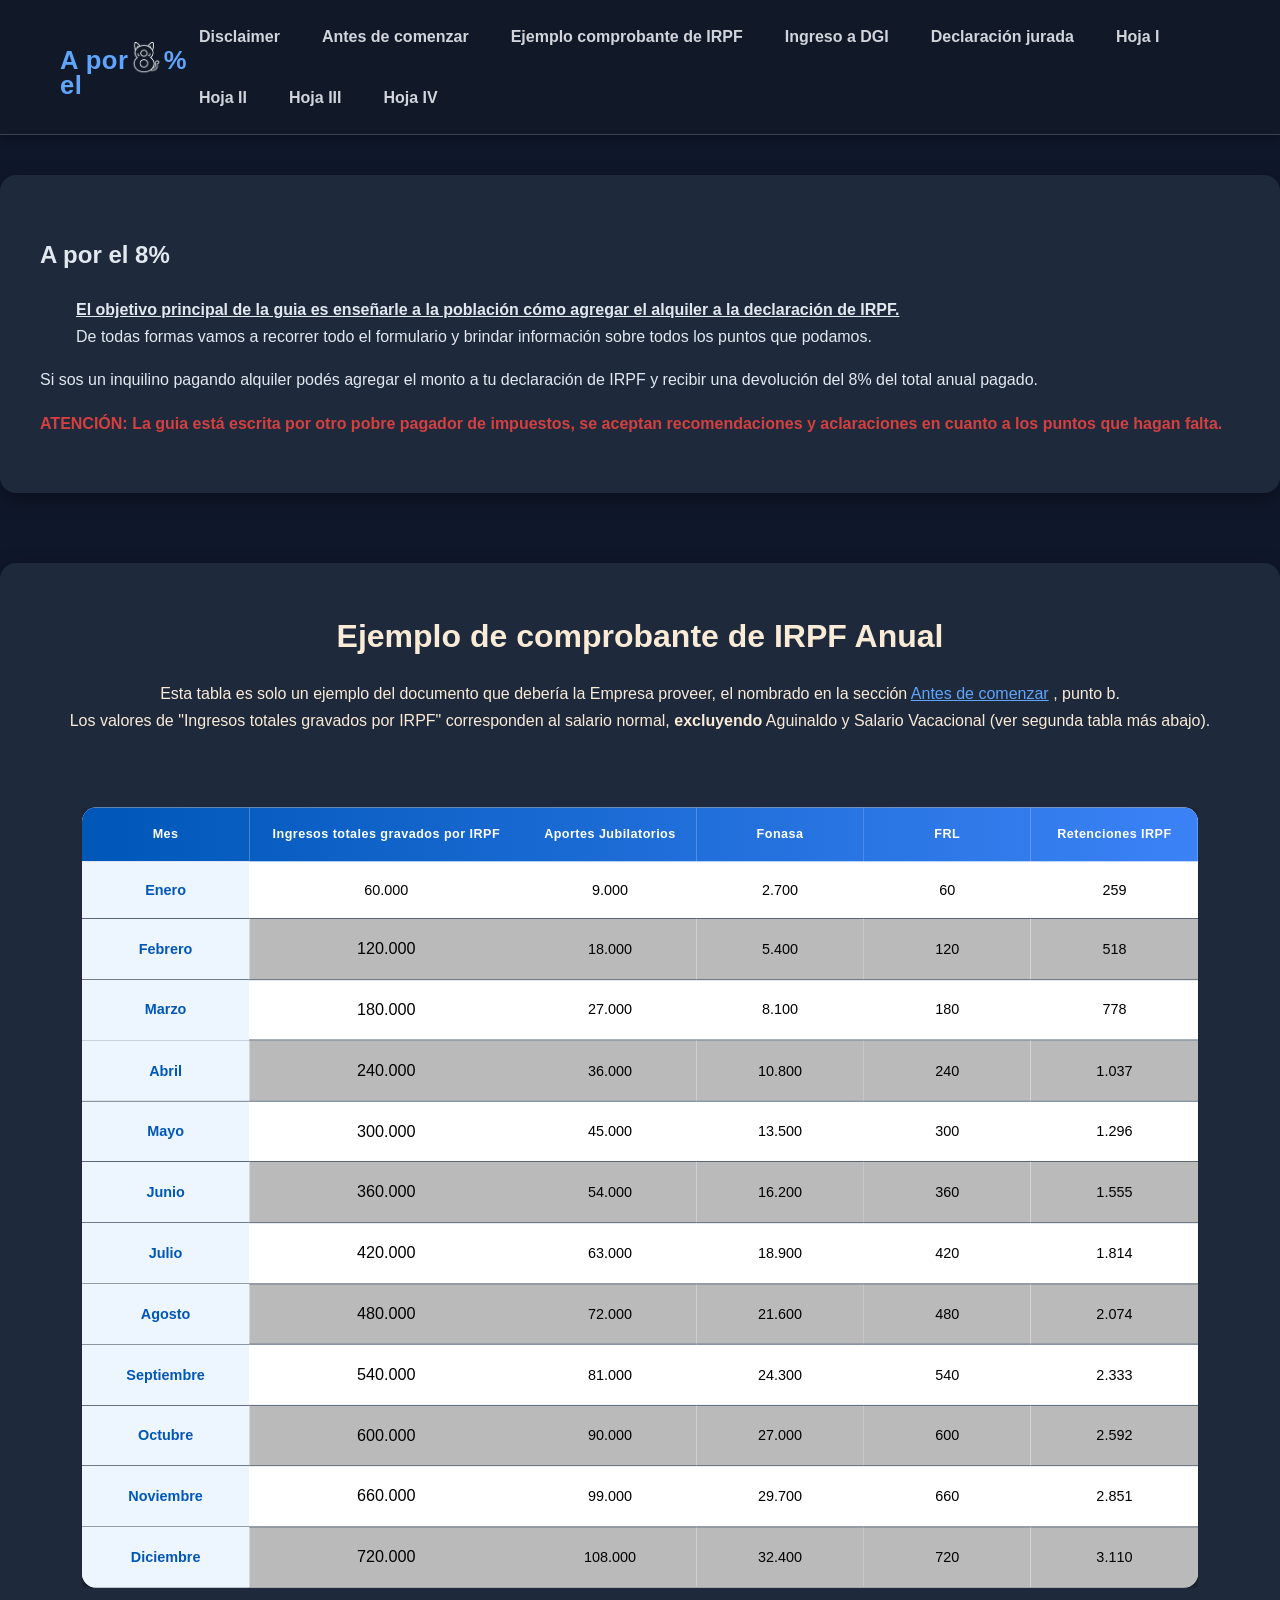
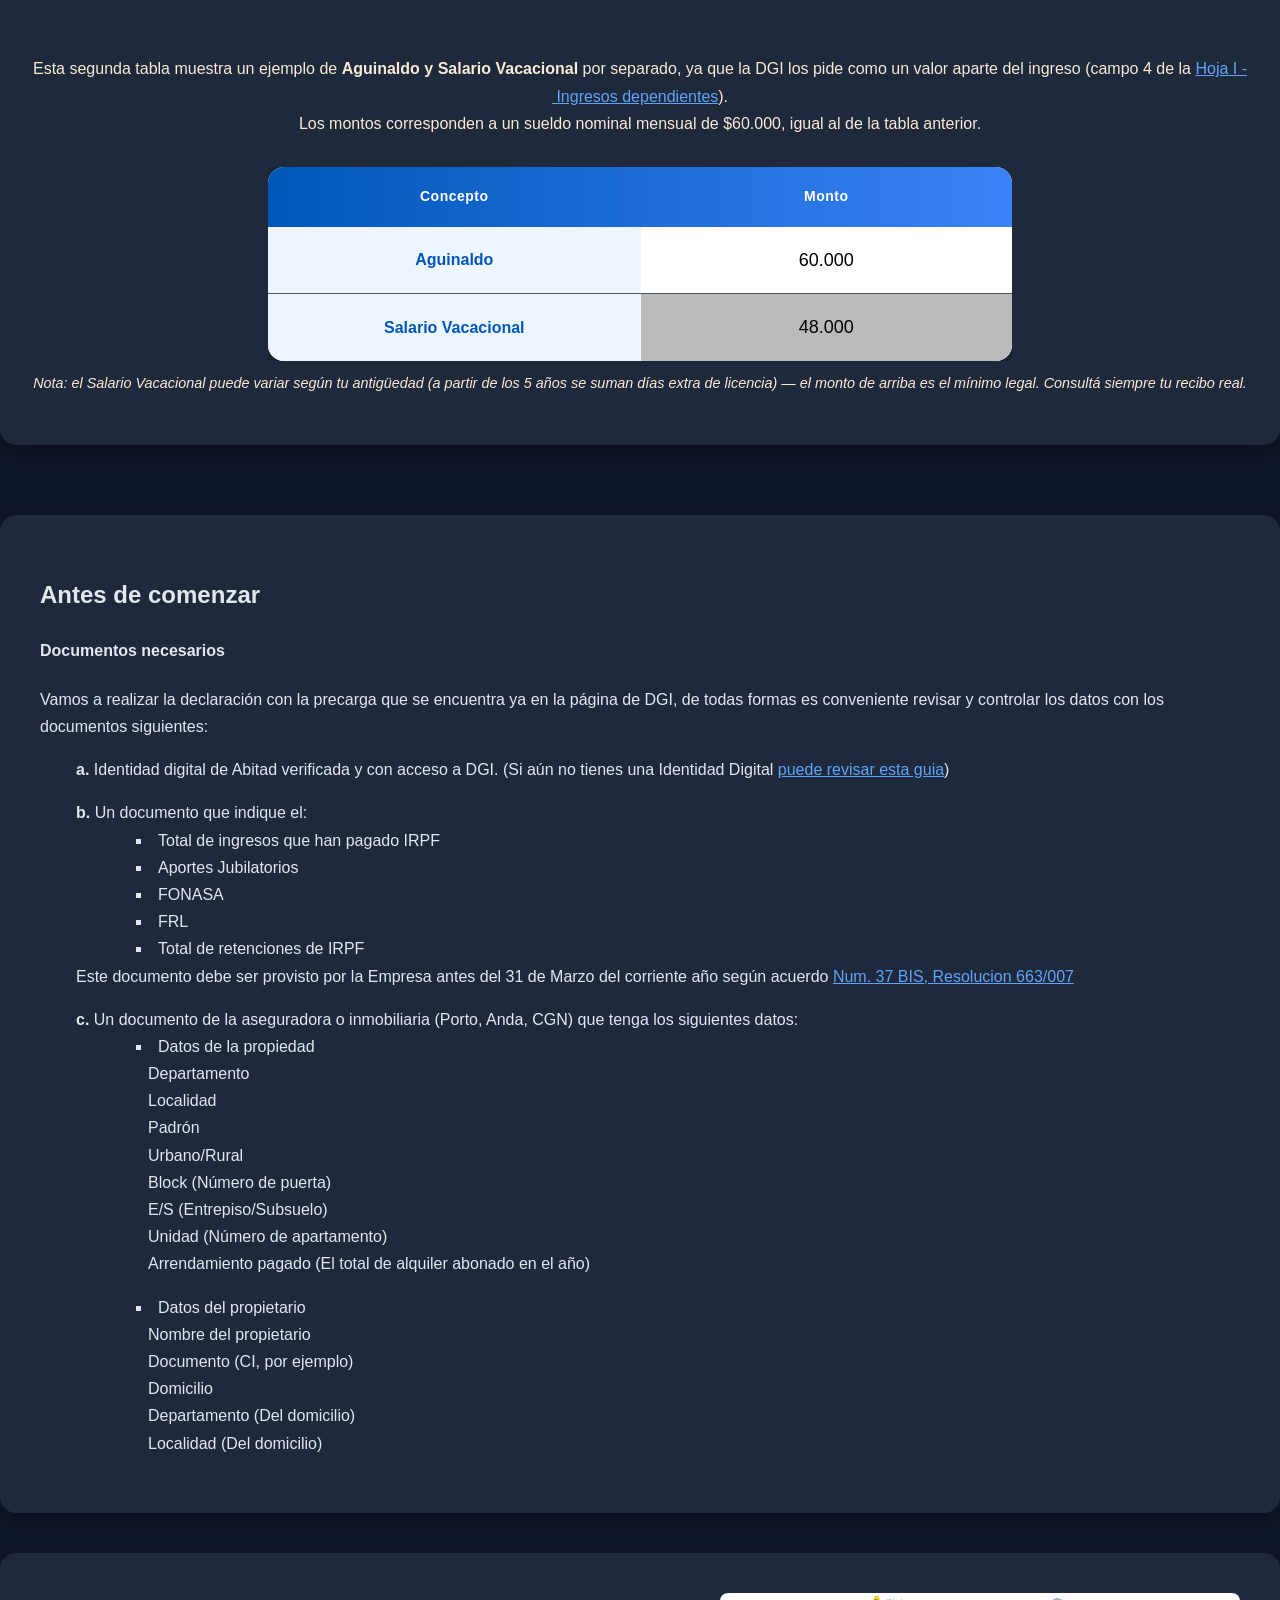
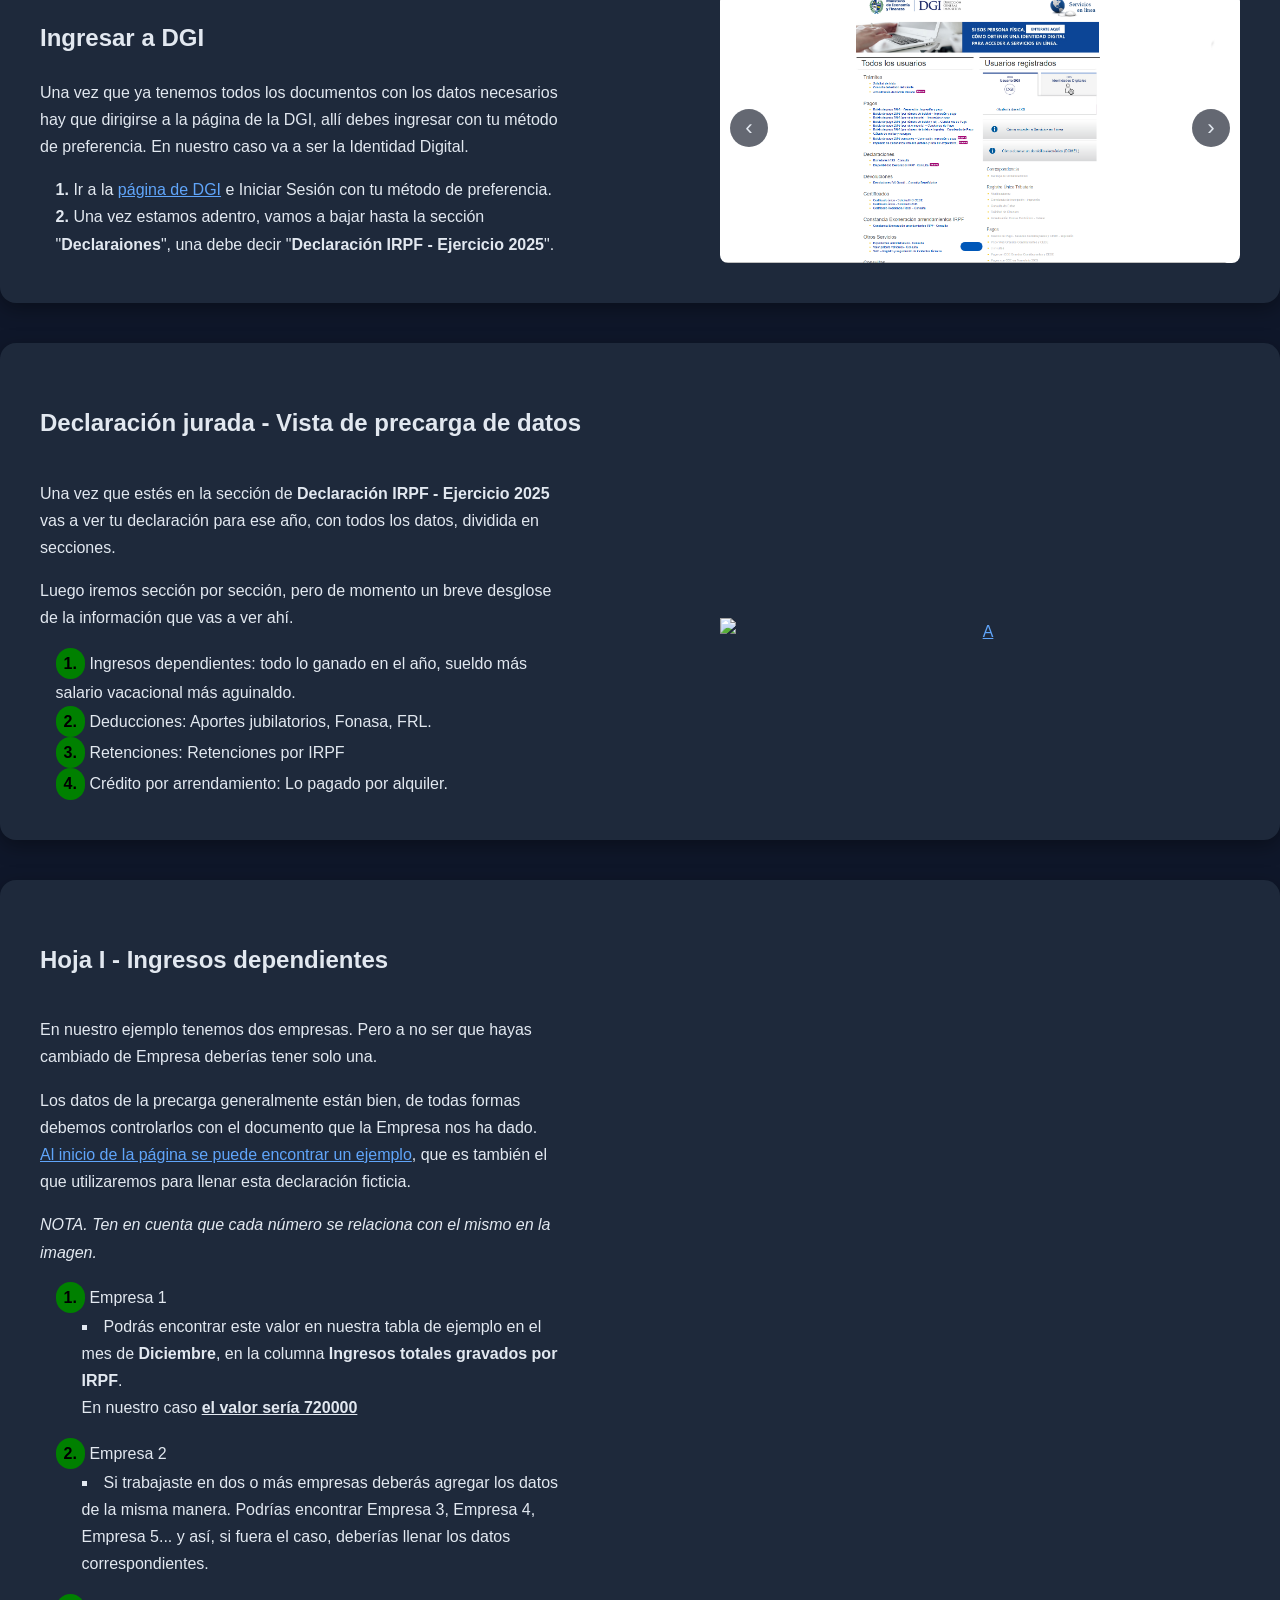
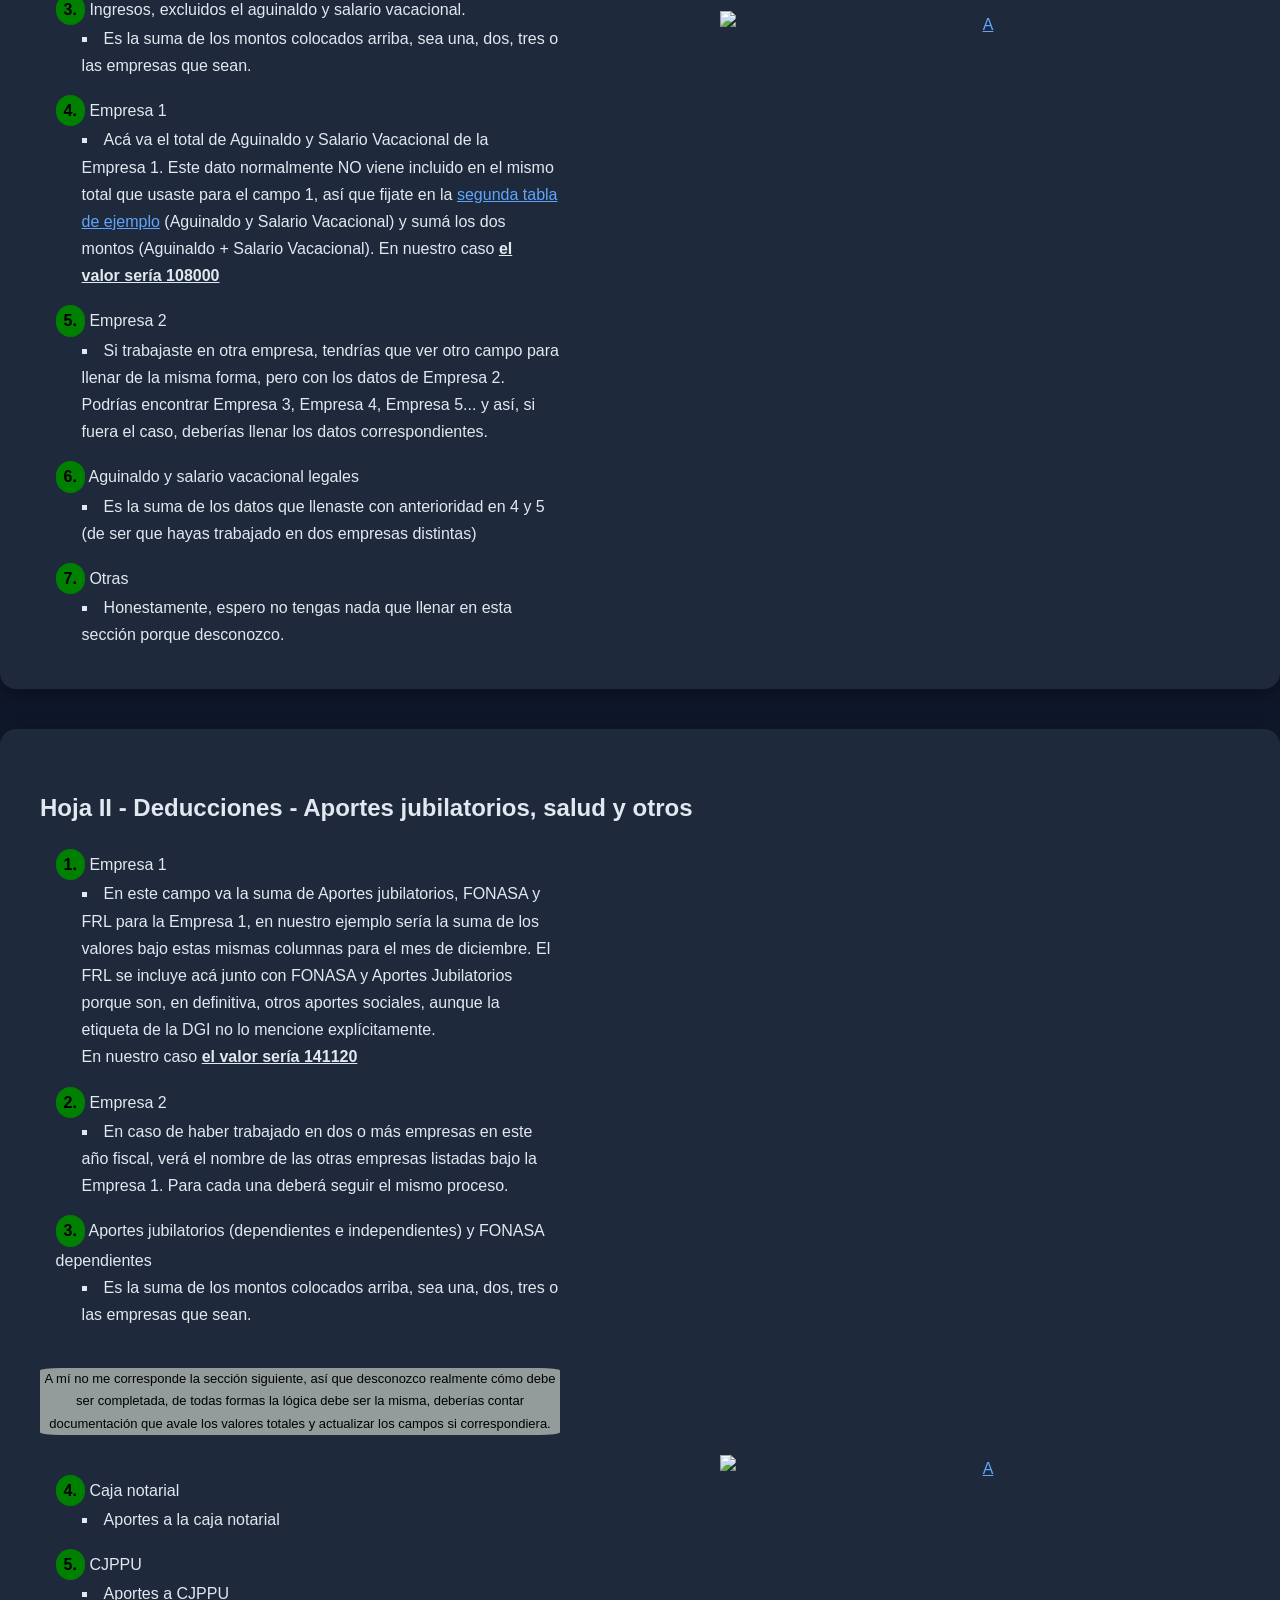
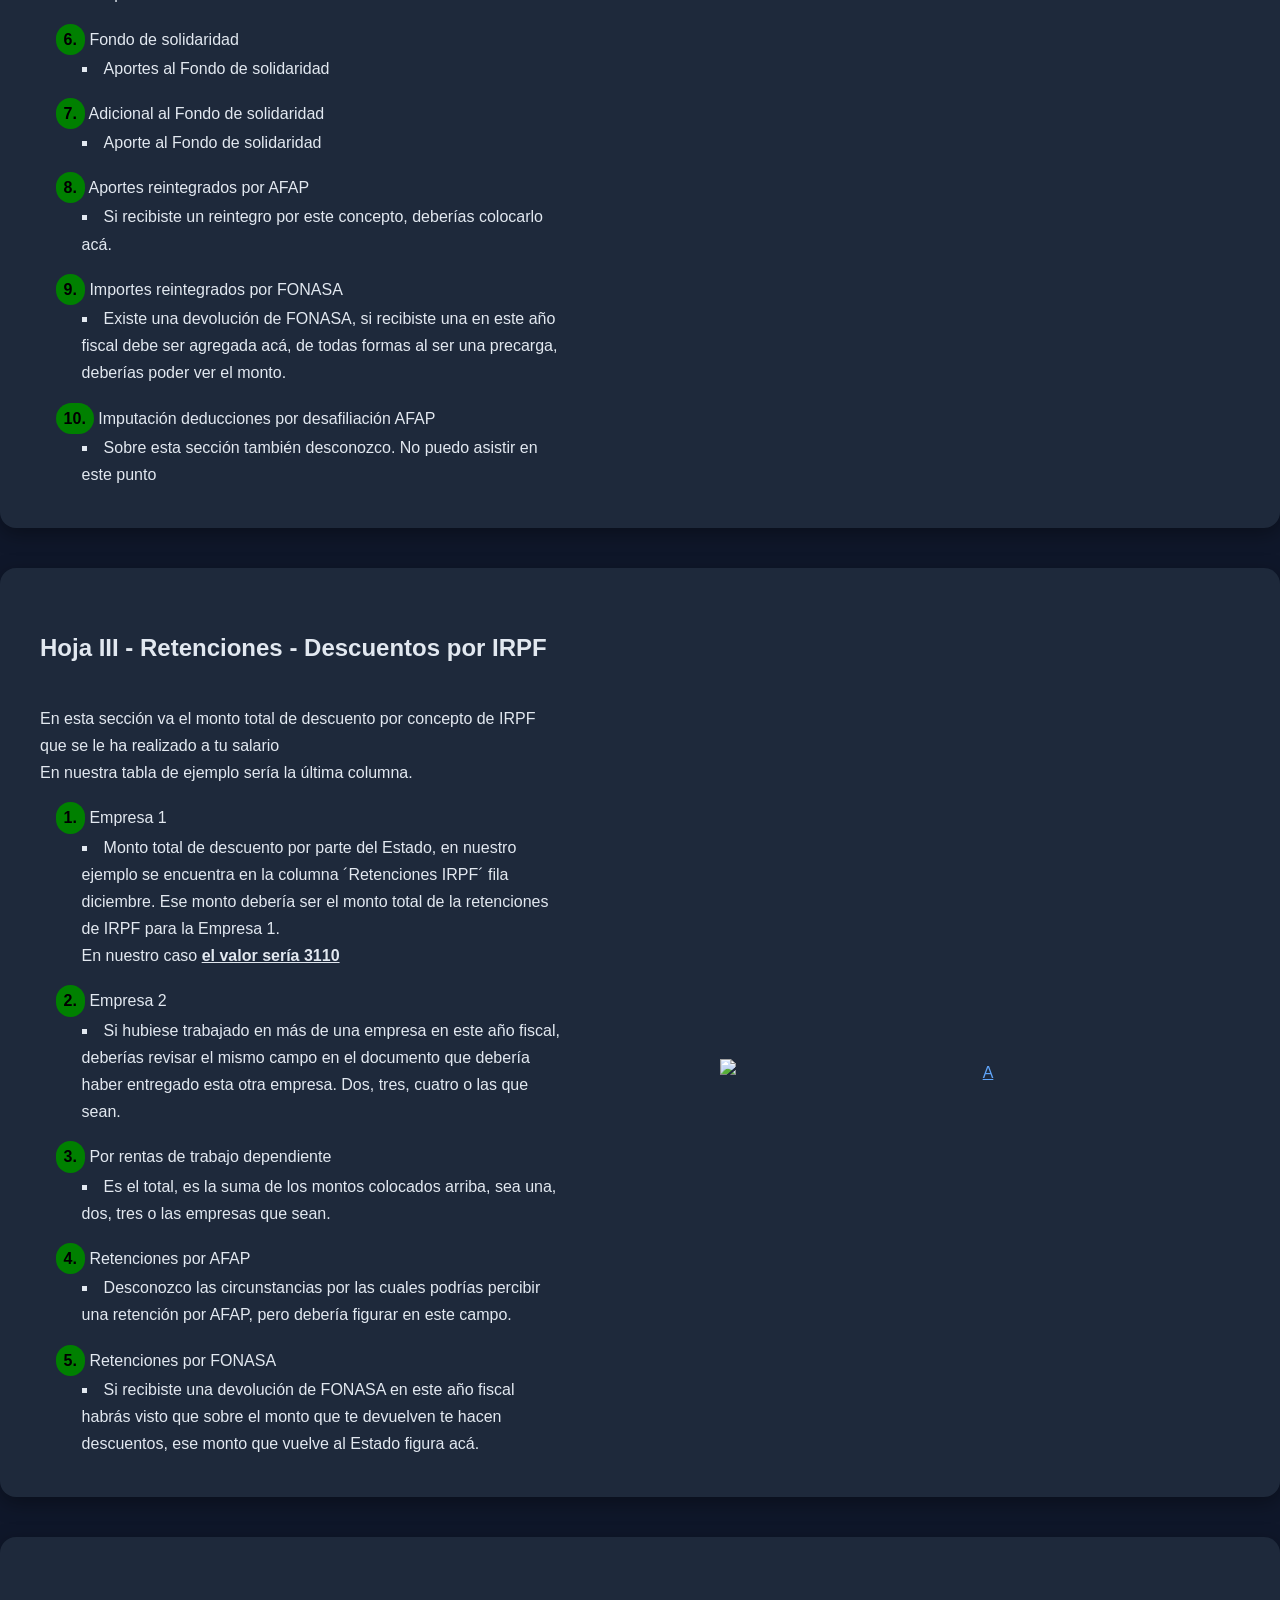
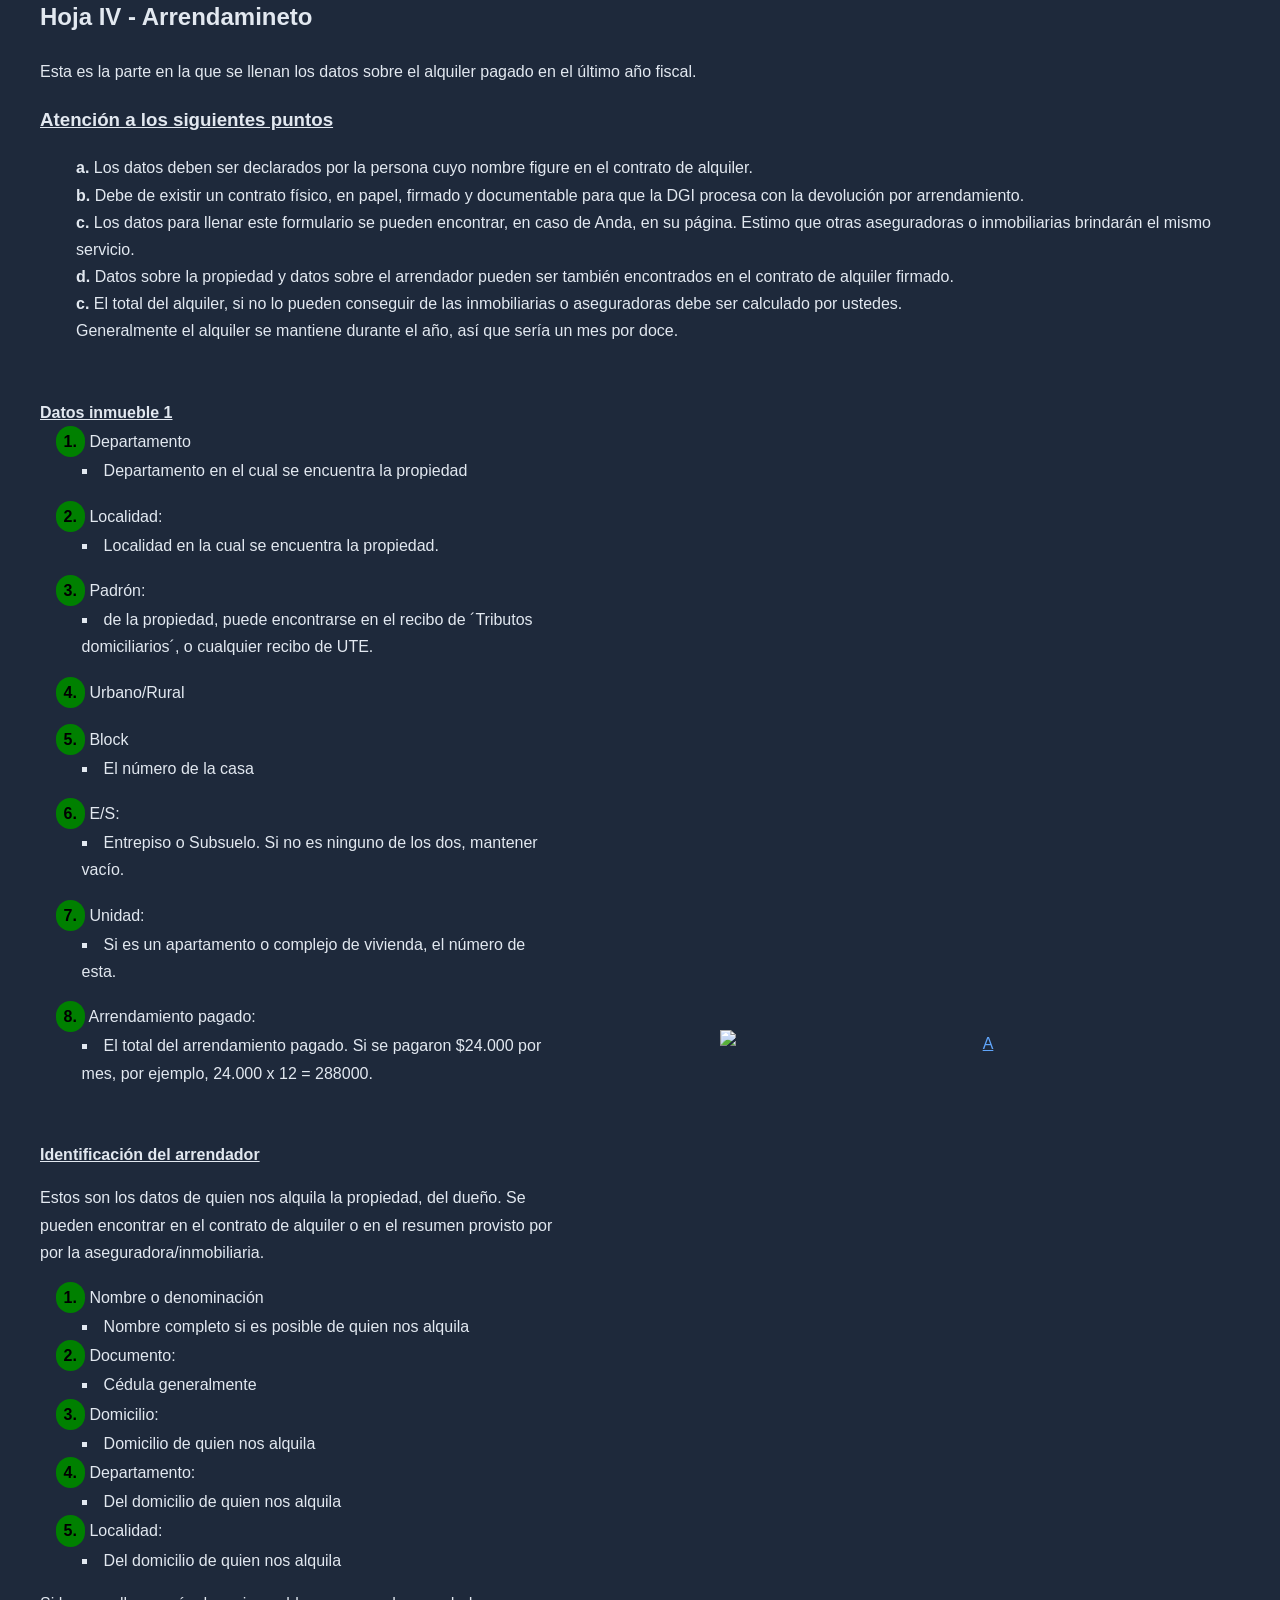
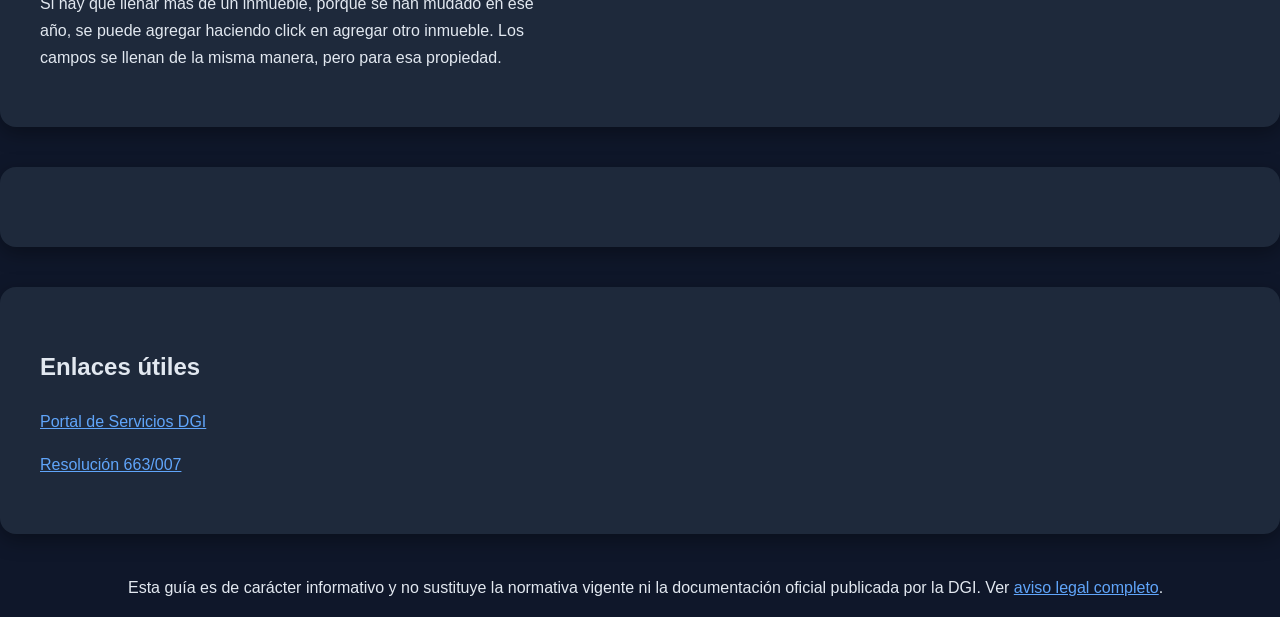
==== commit 12f4e9a9: "update text" ====
--- a/index.html
+++ b/index.html
@@ -13,16 +13,22 @@
         GLightbox();
     });
 </script>
+<link rel="icon" href="icnonsandlogos/favicon_white.ico" sizes="any">
+<link rel="icon" type="image/png" sizes="32x32" href="icnonsandlogos/favicon_white.png">
+<link rel="apple-touch-icon" href="icnonsandlogos/favicon_white.png">
 <meta name="viewport" content="width=device-width, initial-scale=1.0">
 
 </head>
 
 <body>
     <header>
-    <div class="logo">
-        A por el 8%
-    </div>
-
+<div class="logo" style="display: flex; align-items: baseline; line-height: 1;">
+    <a href="index.html" style="text-decoration: none; display: flex; align-items: baseline; gap: 0.1em;">
+        <span>A por el</span>
+        <img src="icnonsandlogos/favicon_white.png" alt="8" style="height: 1.3em; width: auto; display: inline-block; vertical-align: baseline; transform: translateY(0.2em);">
+        <span>%</span>
+    </a>
+</div>
     <button class="burger" id="burgerBtn" aria-label="Abrir menú" aria-expanded="false">
         <span></span>
         <span></span>
--- a/style.css
+++ b/style.css
@@ -1,9 +1,25 @@
+html{
+    scroll-behavior:smooth;
+}
+
 body{
     margin:0;
     font-family: "Segoe UI", Arial, sans-serif;
     background:#0F172A;
     color:#E2E8F0;
     line-height:1.7;
+}
+
+/* Como el header es sticky, sin esto los anchors quedan tapados
+   por el header al hacer scroll hacia ellos */
+section[id]{
+    scroll-margin-top: 90px;
+}
+
+@media(prefers-reduced-motion: reduce){
+    html{
+        scroll-behavior:auto;
+    }
 }
 
 li{
@@ -549,4 +565,4 @@
 padding: 2px 8px;
 border-radius: 50px;
 display: inline-block;
-}
+}
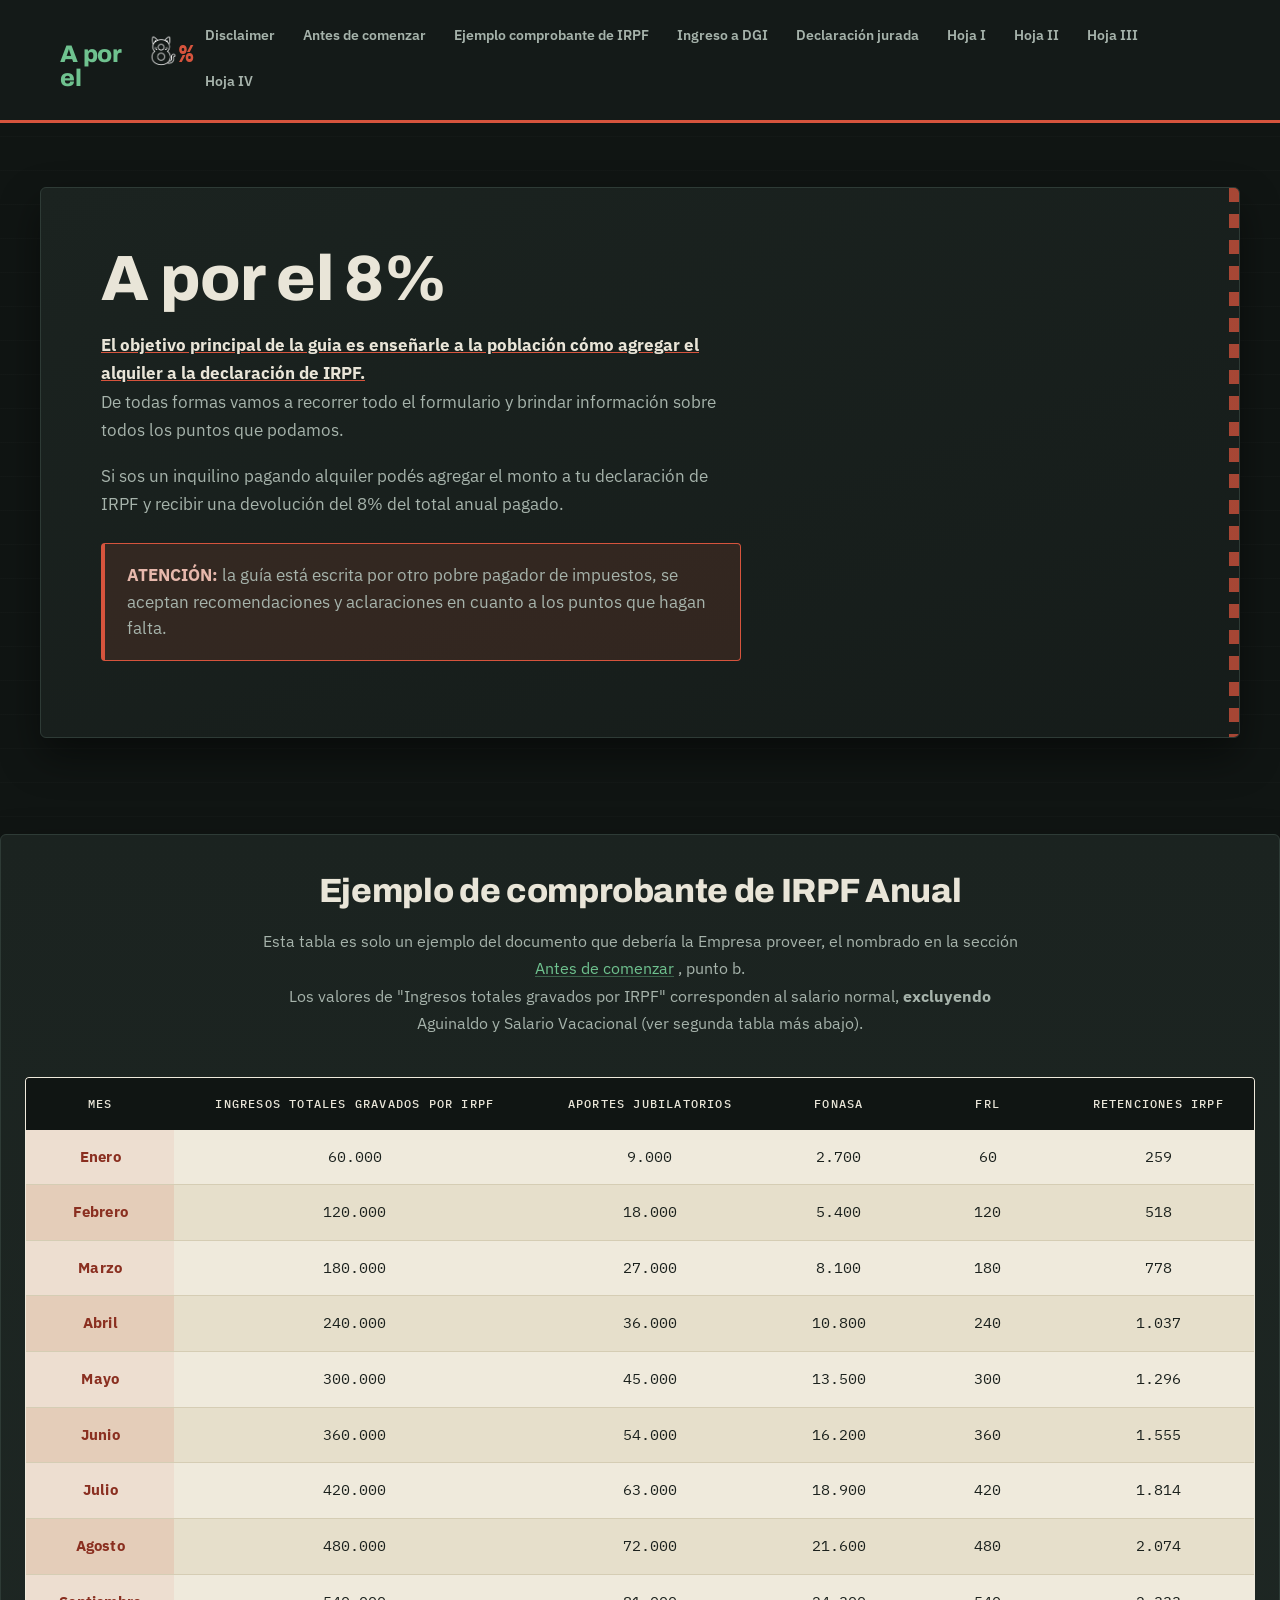
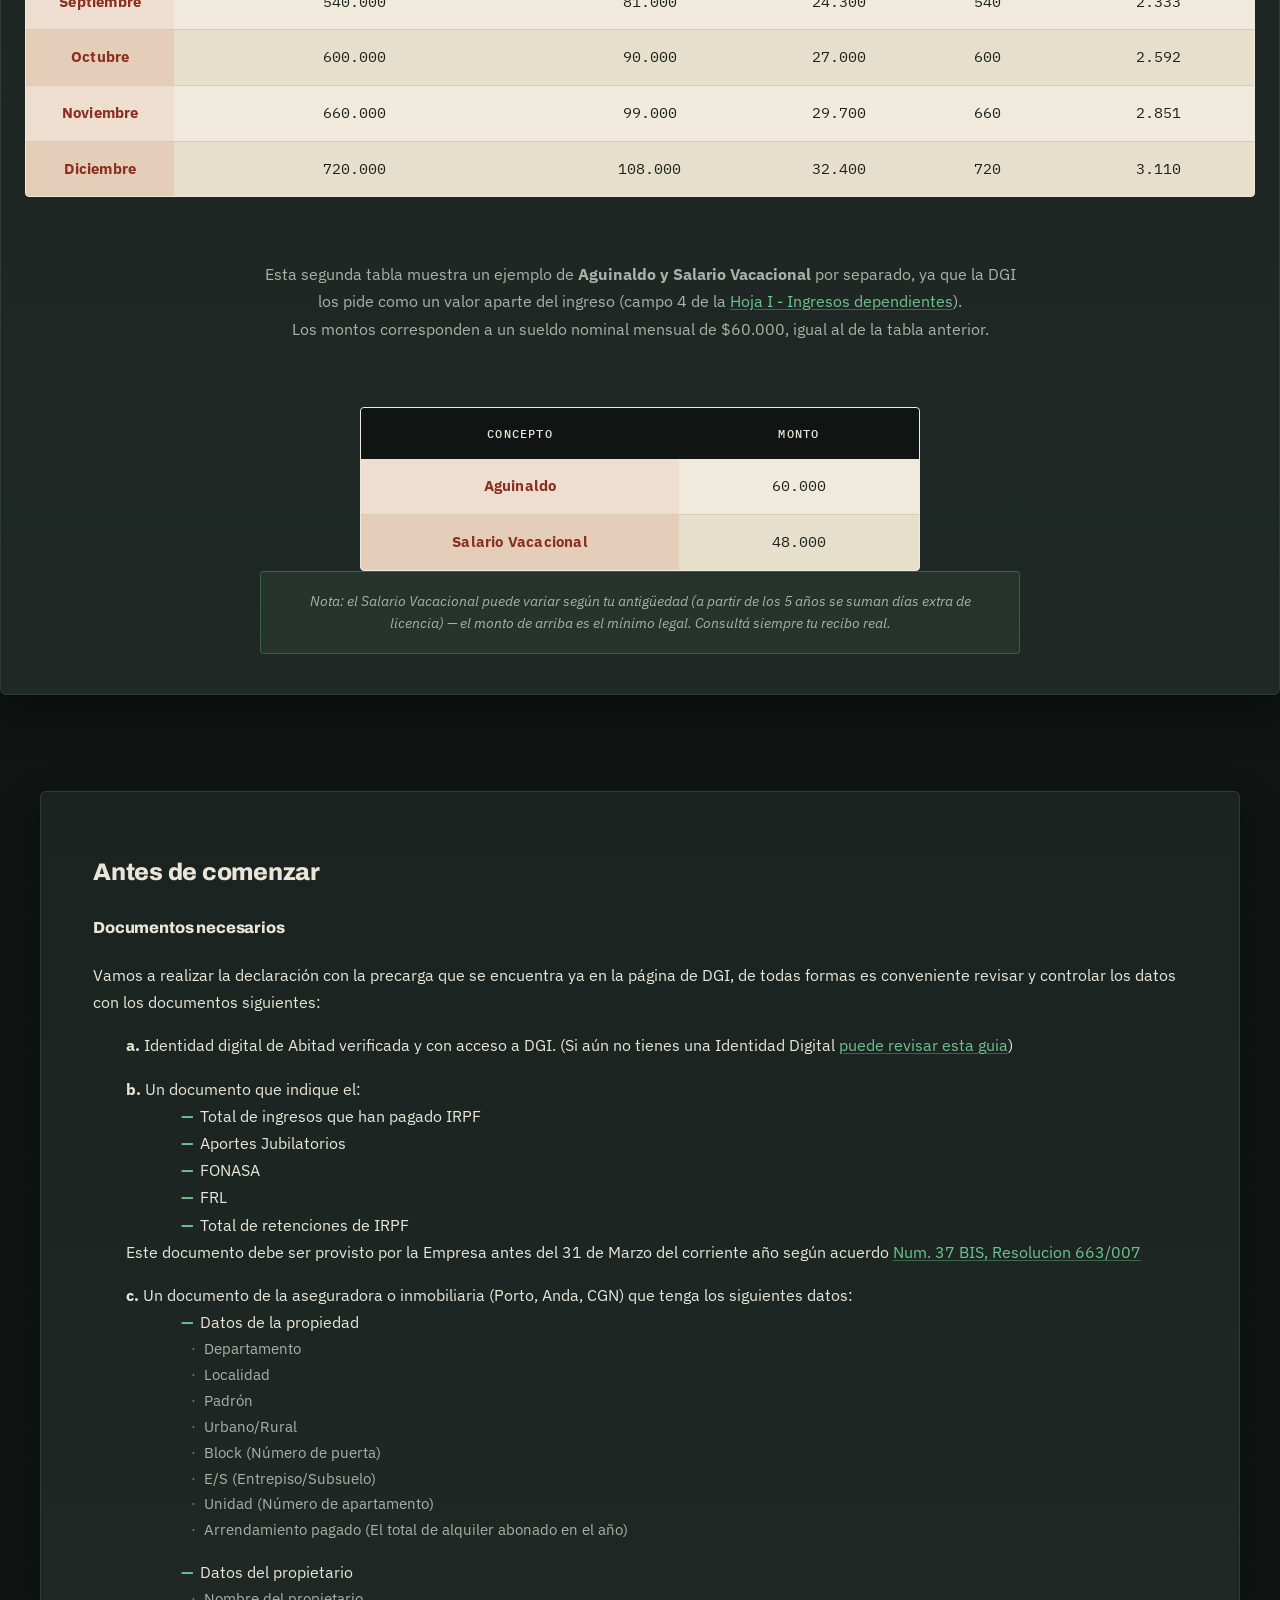
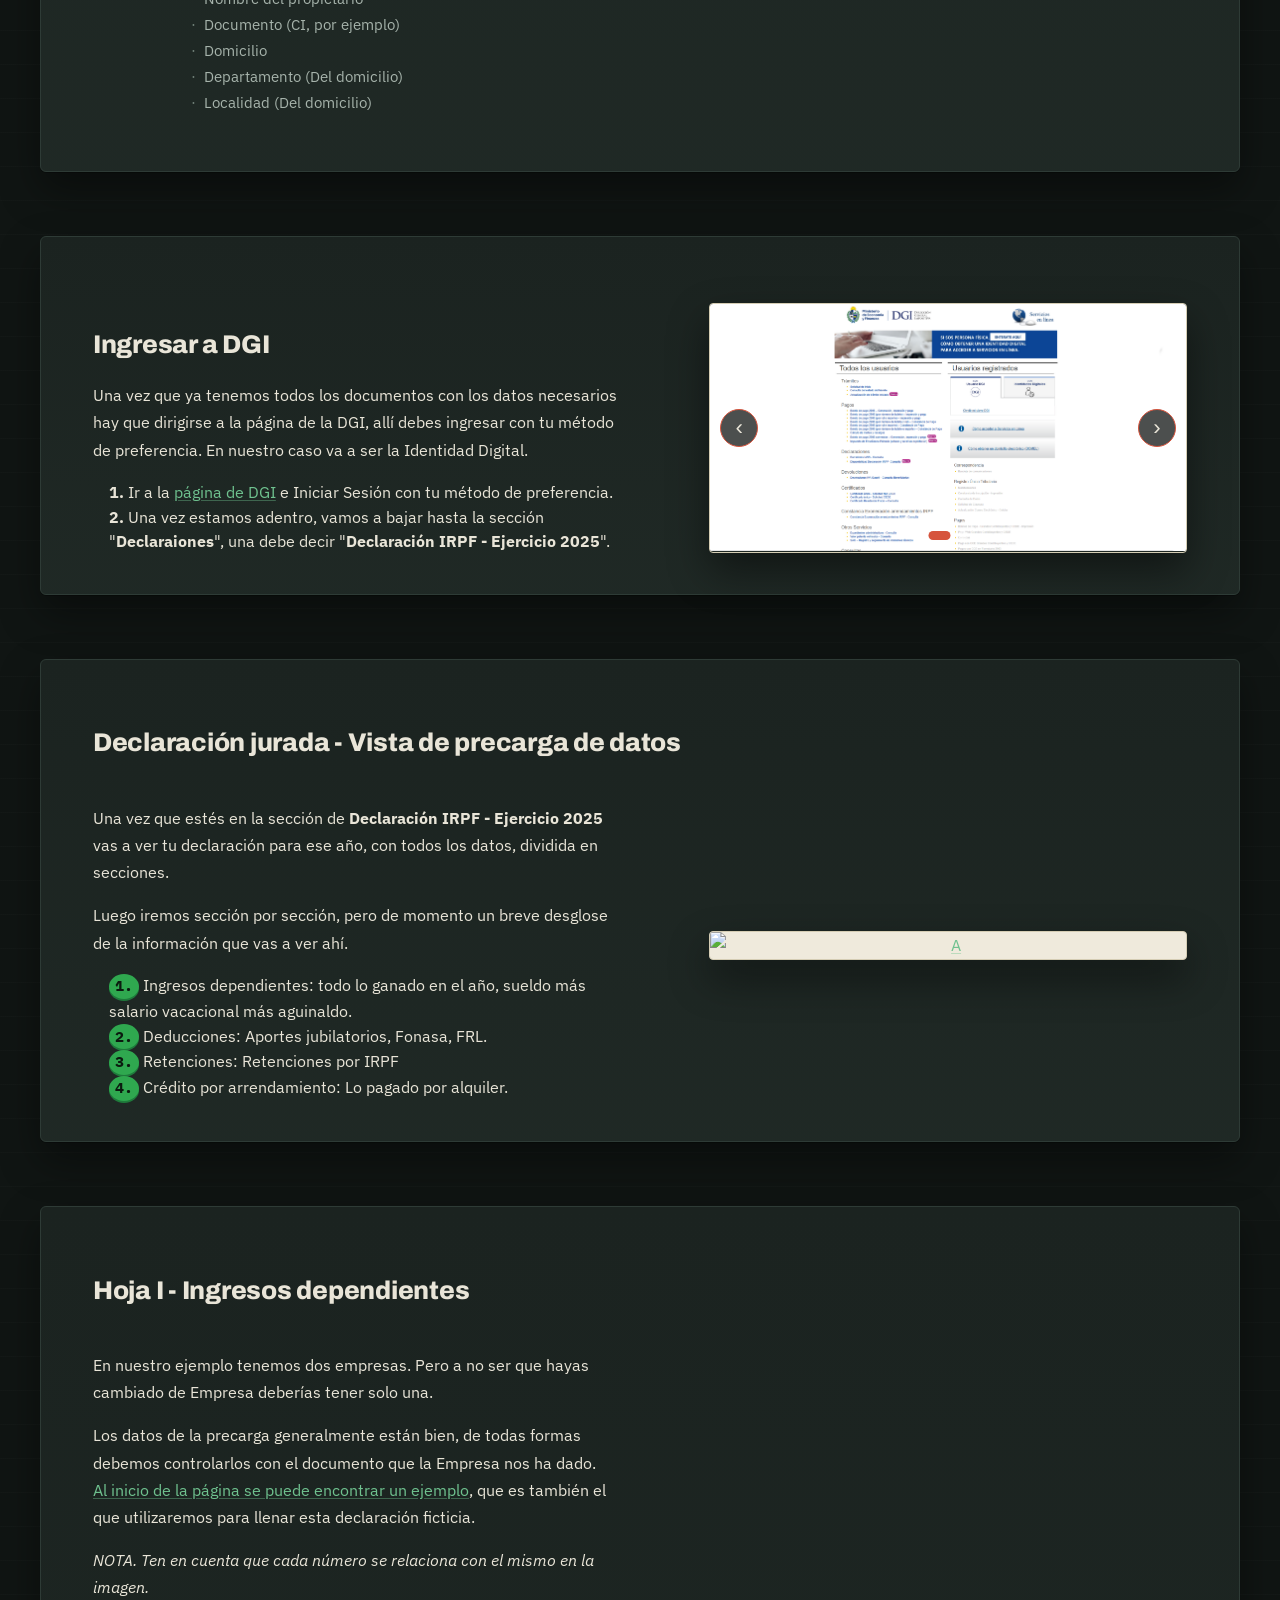
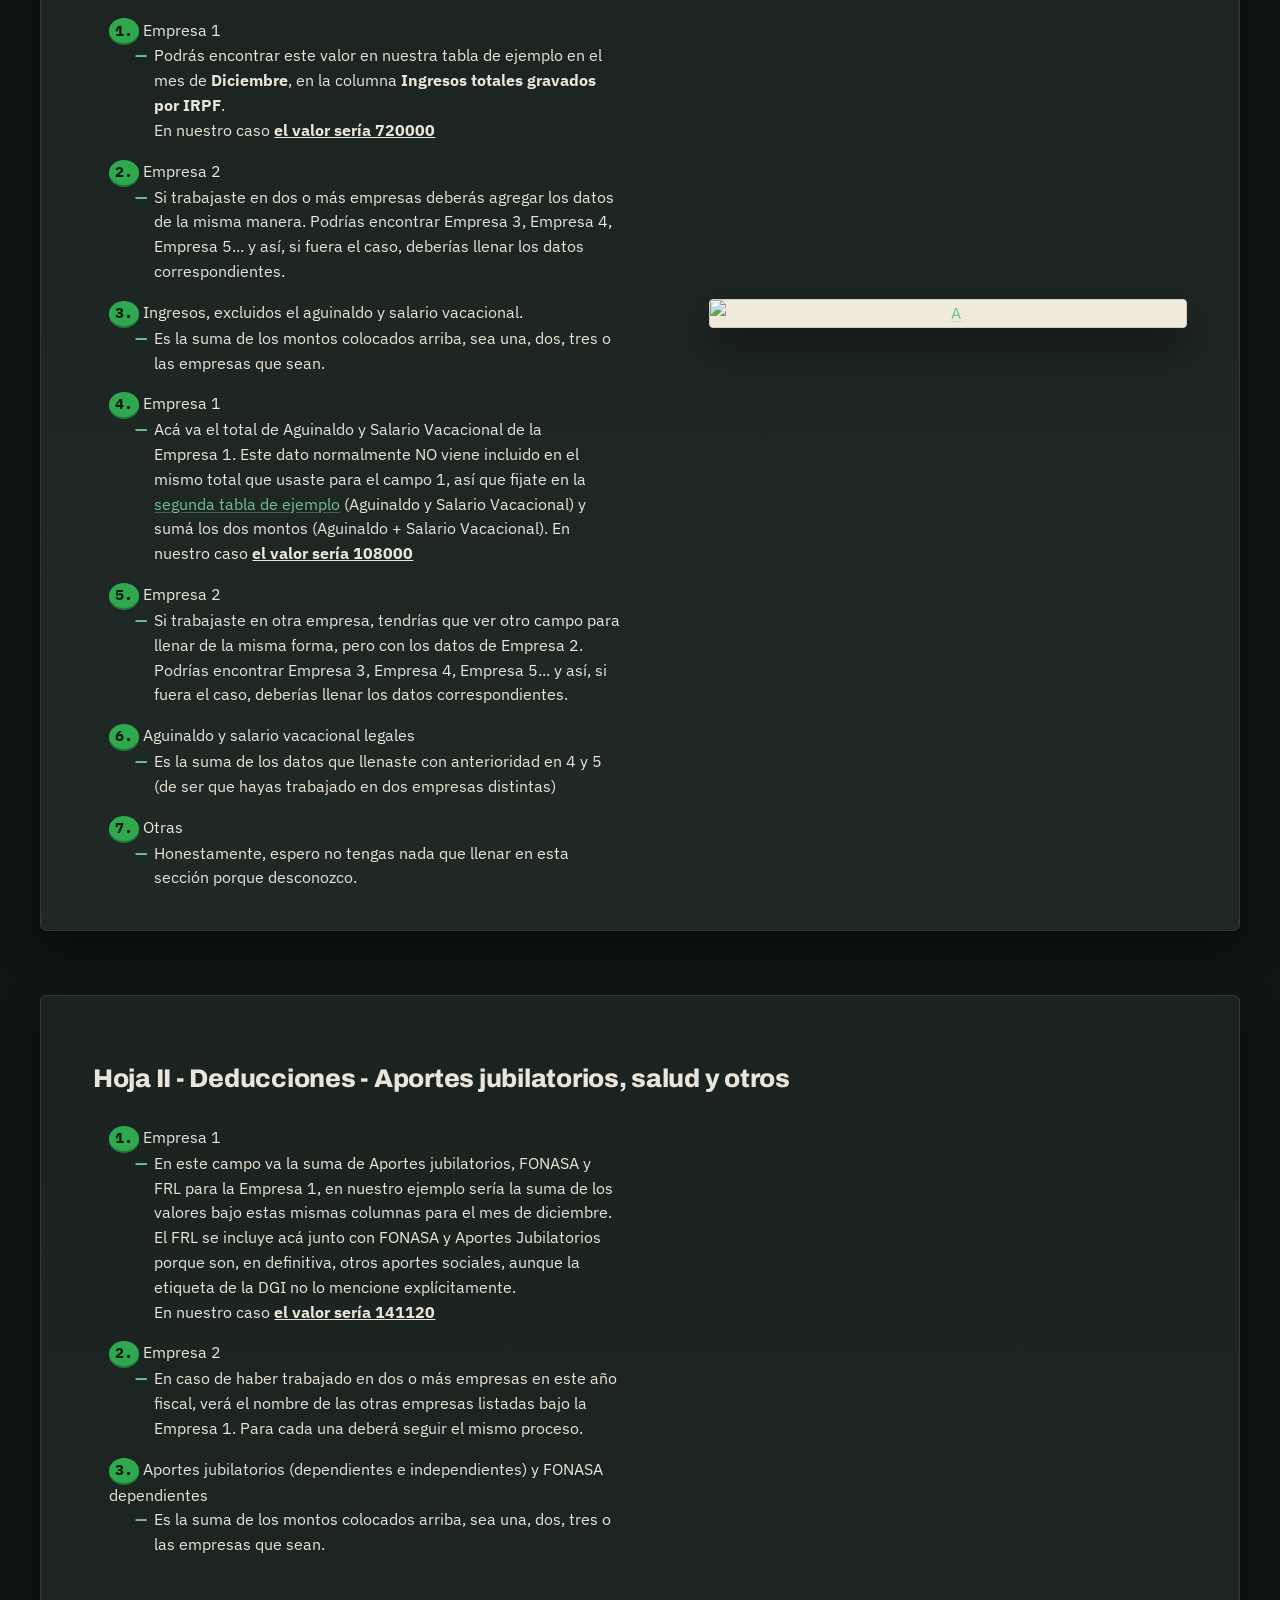
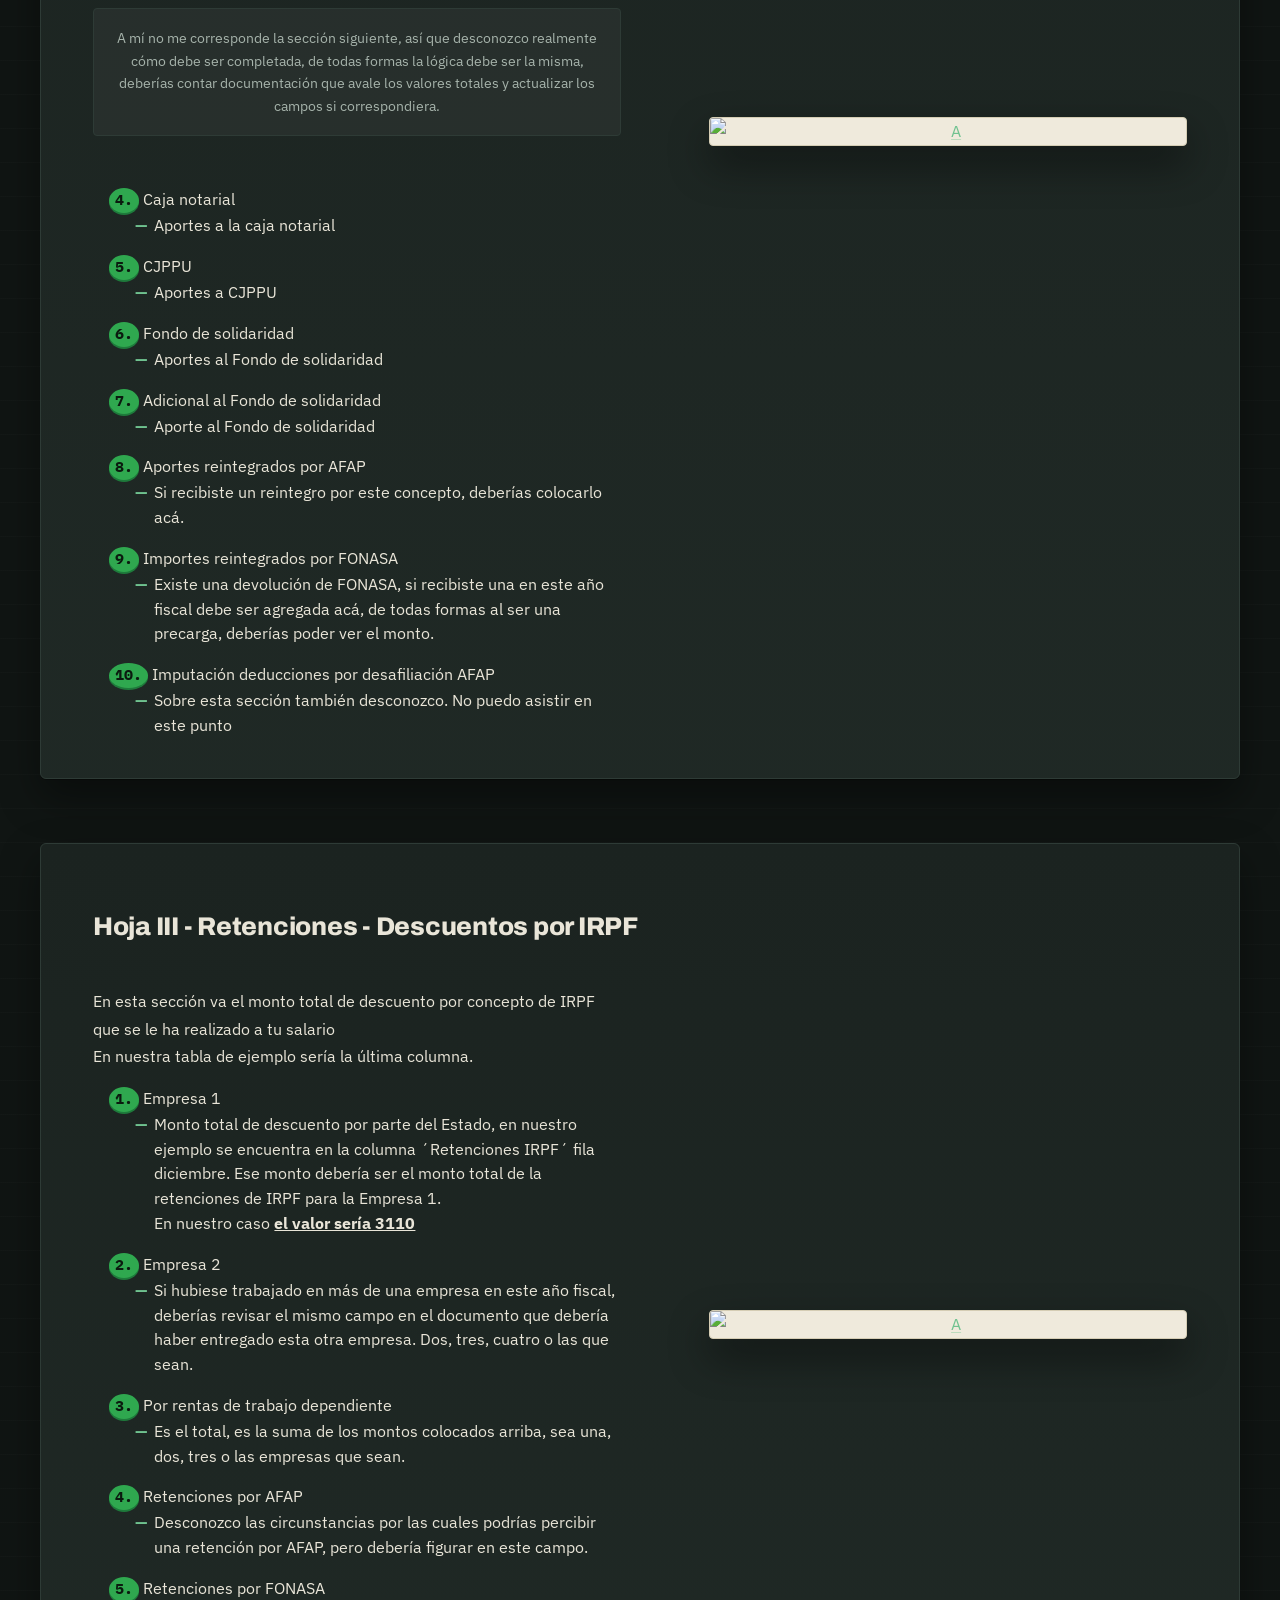
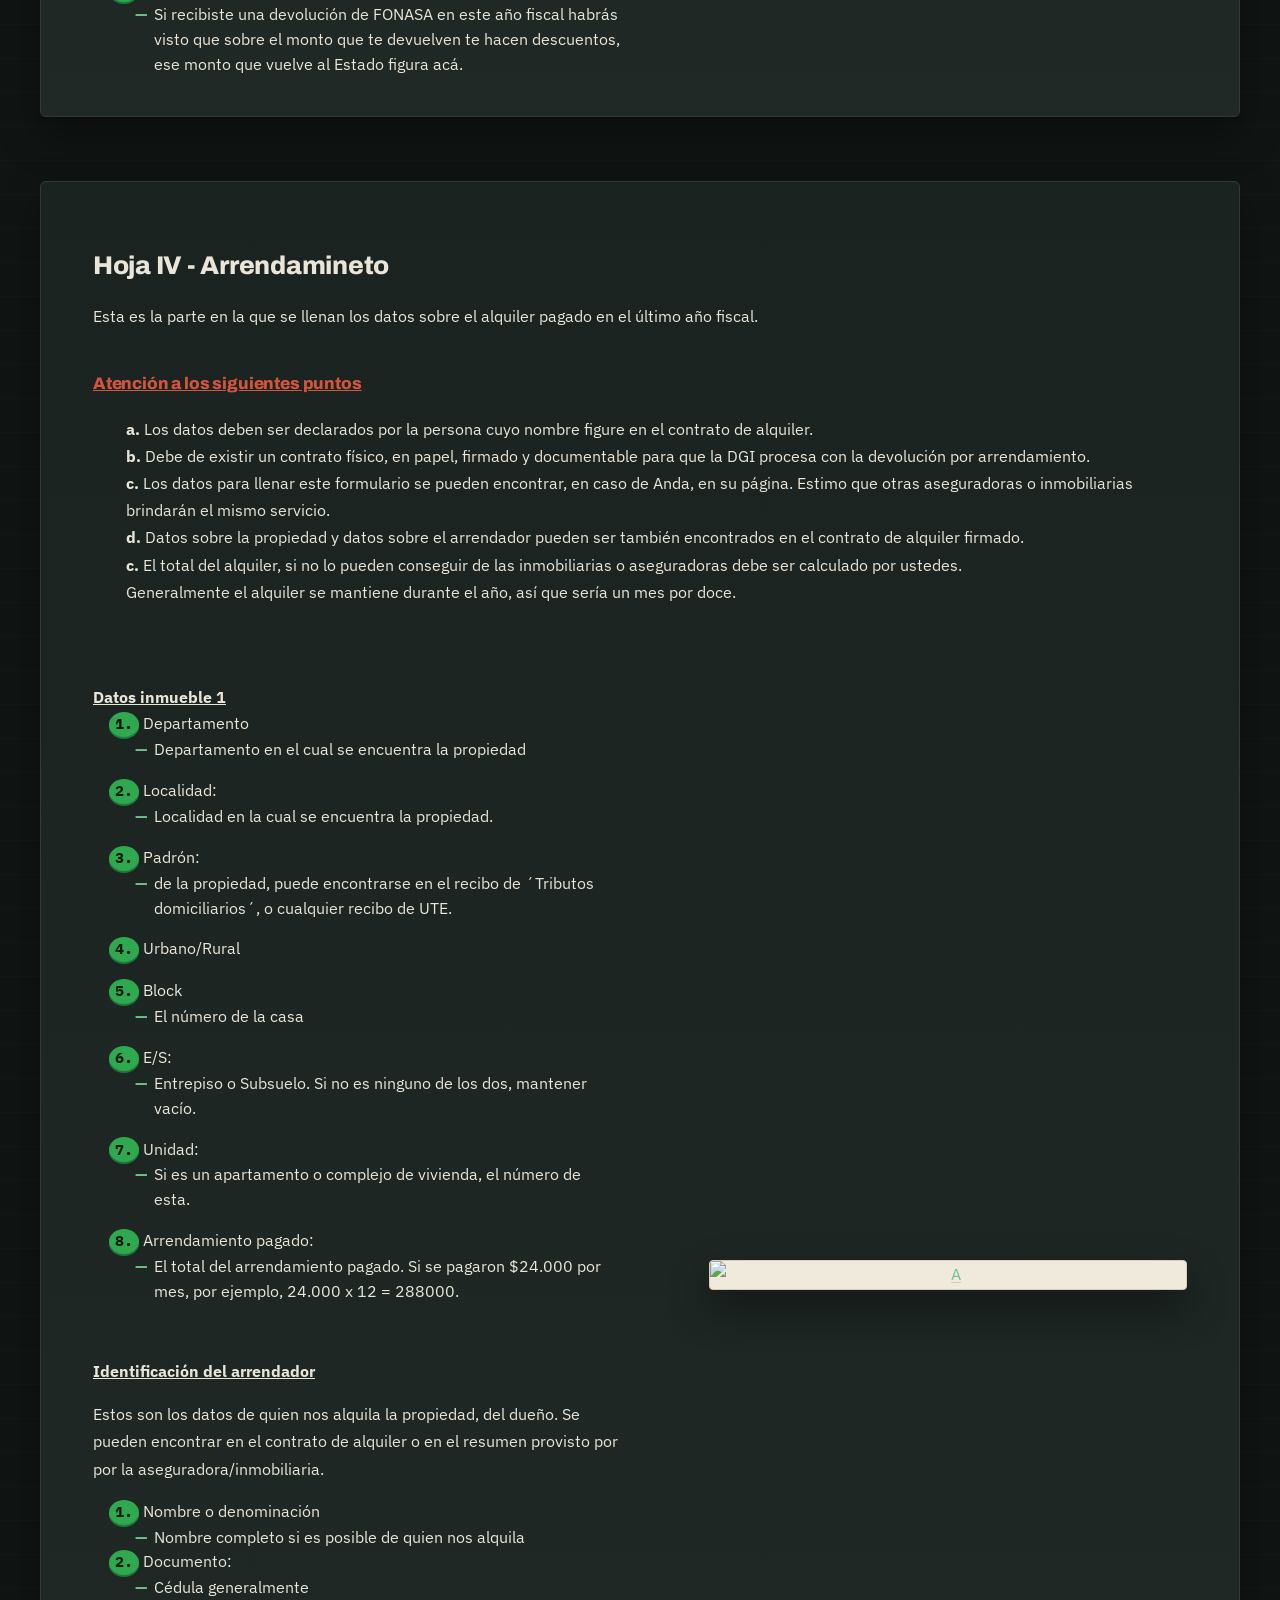
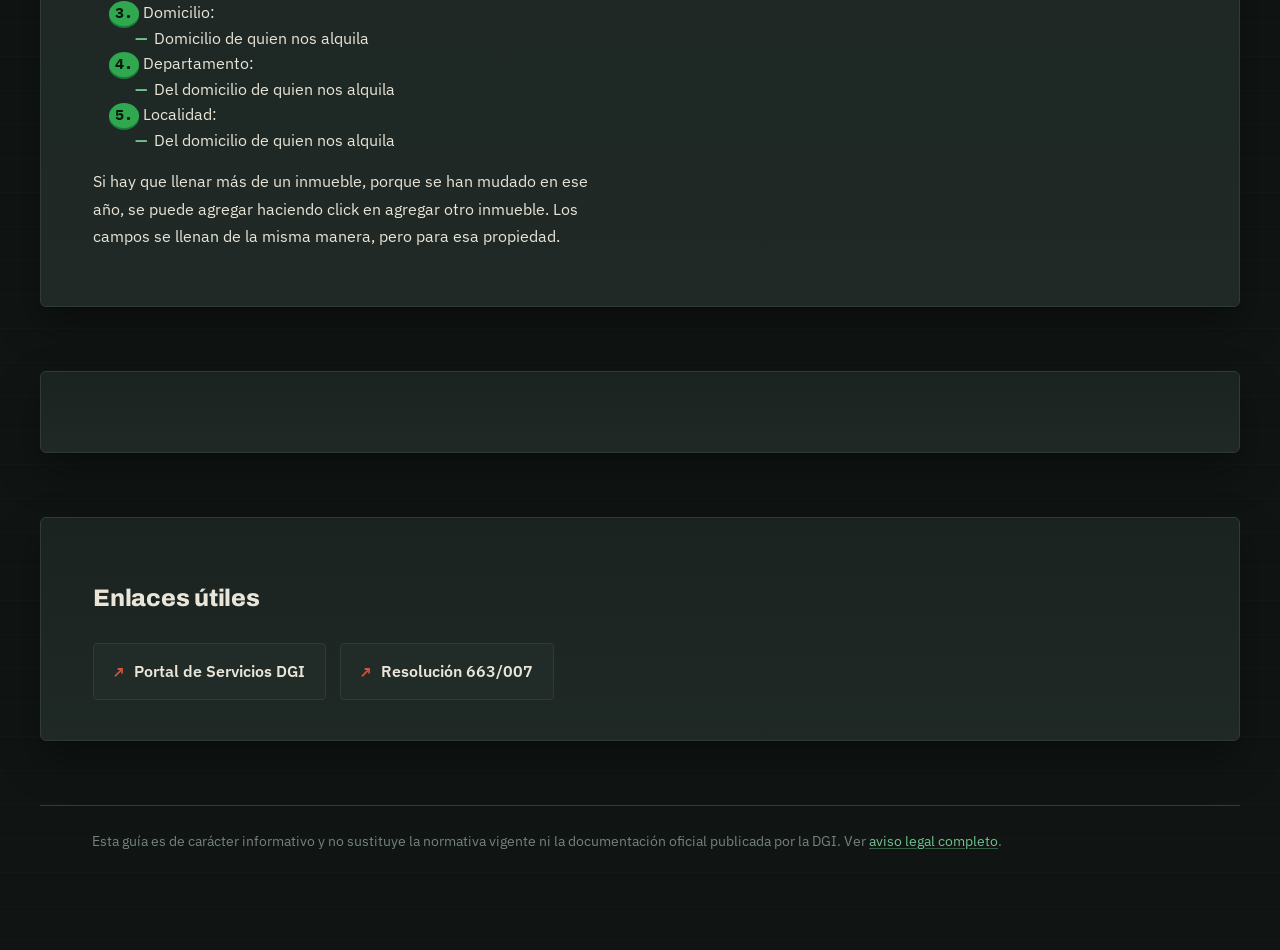
==== commit 4e09242c: "Cambio de diseño" ====
--- a/index.html
+++ b/index.html
@@ -2,6 +2,9 @@
 <html lang="en">
 <head>
 <meta charset="UTF-8">
+<link rel="preconnect" href="https://fonts.googleapis.com">
+<link rel="preconnect" href="https://fonts.gstatic.com" crossorigin>
+<link href="https://fonts.googleapis.com/css2?family=Archivo:wght@500;700;800&family=IBM+Plex+Sans:wght@400;500;600;700&family=IBM+Plex+Mono:wght@400;500;600&display=swap" rel="stylesheet">
 <link rel="stylesheet" href="style.css">
 <script defer src="script.js"></script>
 <link href="https://cdn.jsdelivr.net/npm/glightbox/dist/css/glightbox.min.css" rel="stylesheet">
@@ -59,7 +62,7 @@
             <h1>
                 A por el 8%
             </h1>
-            <p style="margin-left: 3%;">
+            <p>
                 <b><u>El objetivo principal de la guia es enseñarle a la población cómo agregar el alquiler a la declaración de IRPF.</u></b><br>
                 De todas formas vamos a recorrer todo el formulario y brindar información sobre todos los puntos que podamos.
             </p>
@@ -67,7 +70,7 @@
                 Si sos un inquilino pagando alquiler podés agregar el monto a tu declaración de IRPF y recibir una devolución del 8% del total anual pagado.
             </p>
 
-            <p style="color: rgb(211, 64, 64); align-items: center;"><b>ATENCIÓN: La guia está escrita por otro pobre pagador de impuestos, se aceptan recomendaciones y aclaraciones en cuanto a los puntos que hagan falta.<br></b></p>
+            <p class="callout callout-warning"><b>ATENCIÓN:</b> la guía está escrita por otro pobre pagador de impuestos, se aceptan recomendaciones y aclaraciones en cuanto a los puntos que hagan falta.</p>
         </div>
 
     </section>
@@ -76,12 +79,12 @@
 
 
     <section id= "tabla" class="table-section">
-    <h2 style="color: antiquewhite;">Ejemplo de comprobante de IRPF Anual</h2>
-    <p style="color: antiquewhite;">
+    <h2>Ejemplo de comprobante de IRPF Anual</h2>
+    <p>
         Esta tabla es solo un ejemplo del documento que debería la Empresa&nbsp;proveer, el nombrado en la sección  <a href="#antes">Antes de comenzar</a> , punto b. <br> Los valores de "Ingresos totales gravados por IRPF" corresponden al salario normal, <b>excluyendo</b> Aguinaldo y Salario Vacacional (ver segunda tabla más abajo).
     </p> 
 
- <div class="table-container" style="transform: scale(0.9);">
+ <div class="table-container">
         <table class="irpf-table">
 
             <thead>
@@ -110,7 +113,7 @@
 
                 <tr>
                     <td class="valor-dato" >Febrero</td>
-                    <td class="valor-dato" style="color: black; font-size: large;">120.000
+                    <td class="valor-dato">120.000
                         <span class="tooltip-texto">El pago de este mes sumado al mes anterior.</span>
                     </td>
                     <td class="valor-dato" >18.000</td>
@@ -121,7 +124,7 @@
 
                 <tr>
                     <td class="valor-dato" >Marzo</td>
-                    <td class="valor-dato" style="color: black; font-size: large;">180.000
+                    <td class="valor-dato">180.000
                         <span class="tooltip-texto">El pago de este mes sumado a los meses anteriores.</span>
                     </td>
                     <td class="valor-dato" >27.000</td>
@@ -132,7 +135,7 @@
 
                 <tr>
                     <td class="valor-dato" >Abril</td>
-                    <td class="valor-dato" style="color: black; font-size: large;">240.000
+                    <td class="valor-dato">240.000
                         <span class="tooltip-texto">El pago de este mes sumado a los meses anteriores.</span>
                     </td>
                     <td class="valor-dato" >36.000</td>
@@ -143,7 +146,7 @@
 
                 <tr>
                     <td class="valor-dato" >Mayo</td>
-                    <td class="valor-dato" style="color: black; font-size: large;">300.000
+                    <td class="valor-dato">300.000
                         <span class="tooltip-texto">El pago de este mes sumado a los meses anteriores.</span>
                     </td>
                     <td class="valor-dato" >45.000</td>
@@ -154,7 +157,7 @@
 
                 <tr>
                     <td class="valor-dato" >Junio</td>
-                    <td class="valor-dato" style="color: black; font-size: large;">360.000
+                    <td class="valor-dato">360.000
                         <span class="tooltip-texto">El pago de este mes sumado a los meses anteriores.</span>
                     </td>
                     <td class="valor-dato" >54.000</td>
@@ -165,7 +168,7 @@
 
                 <tr>
                     <td class="valor-dato" >Julio</td>
-                    <td class="valor-dato" style="color: black; font-size: large;">420.000
+                    <td class="valor-dato">420.000
                         <span class="tooltip-texto">El pago de este mes sumado a los meses anteriores.</span>
                     </td>
                     <td class="valor-dato" >63.000</td>
@@ -176,7 +179,7 @@
 
                 <tr>
                     <td class="valor-dato" >Agosto</td>
-                    <td class="valor-dato" style="color: black; font-size: large;">480.000
+                    <td class="valor-dato">480.000
                         <span class="tooltip-texto">El pago de este mes sumado a los meses anteriores.</span>
                     </td>
                     <td class="valor-dato" >72.000</td>
@@ -187,7 +190,7 @@
 
                 <tr>
                     <td class="valor-dato" >Septiembre</td>
-                    <td class="valor-dato" style="color: black; font-size: large;">540.000
+                    <td class="valor-dato">540.000
                         <span class="tooltip-texto">El pago de este mes sumado a los meses anteriores.</span>
                     </td>
                     <td class="valor-dato" >81.000</td>
@@ -198,7 +201,7 @@
 
                 <tr>
                     <td class="valor-dato" >Octubre</td>
-                    <td class="valor-dato" style="color: black; font-size: large;">600.000
+                    <td class="valor-dato">600.000
                         <span class="tooltip-texto">El pago de este mes sumado a los meses anteriores.</span>
                     </td>
                     <td class="valor-dato" >90.000</td>
@@ -209,7 +212,7 @@
 
                 <tr>
                     <td class="valor-dato" >Noviembre</td>
-                    <td class="valor-dato" style="color: black; font-size: large;">660.000
+                    <td class="valor-dato">660.000
                         <span class="tooltip-texto">El pago de este mes sumado a los meses anteriores.</span>
                     </td>
                     <td class="valor-dato" >99.000</td>
@@ -220,7 +223,7 @@
 
                 <tr>
                     <td class="valor-dato" >Diciembre</td>
-                    <td class="valor-dato" style="color: black; font-size: large;">720.000
+                    <td class="valor-dato">720.000
                         <span class="tooltip-texto">El pago de este mes sumado a los meses anteriores.</span>
                     </td>
                     <td class="valor-dato" >108.000</td>
@@ -231,11 +234,11 @@
             </tbody>
         </table>
     </div>
-    <p style="color: antiquewhite; margin-top: 2%;"  id="tabla2">
+    <p id="tabla2">
         Esta segunda tabla muestra un ejemplo de <b>Aguinaldo y Salario Vacacional</b> por separado, ya que la DGI los pide como un valor aparte del ingreso&nbsp;(campo&nbsp;4&nbsp;de&nbsp;la&nbsp;<a href="#pagina3">Hoja&nbsp;I&nbsp;-&nbsp;Ingresos&nbsp;dependientes</a>). <br> Los montos corresponden a un sueldo nominal mensual de $60.000, igual al de la tabla anterior.
     </p>
 
-    <div style="width: 60%;margin-left: 20%; " class="table-container" >
+    <div class="table-container tabla-secundaria">
         <table  class="irpf-table">
             <thead>
                 <tr>
@@ -247,13 +250,13 @@
             <tbody>
                 <tr >
                     <td class="valor-dato">Aguinaldo</td>
-                    <td class="valor-dato" style="color: black; font-size: large;">60.000
+                    <td class="valor-dato">60.000
                         <span class="tooltip-texto">Equivale a un sueldo mensual completo, <br> pagado en dos cuotas de 30.000 (junio y diciembre)</span>
                     </td>
                 </tr>
                 <tr>
                     <td class="valor-dato">Salario Vacacional</td>
-                    <td class="valor-dato" style="color: black; font-size: large;">48.000
+                    <td class="valor-dato">48.000
                         <span class="tooltip-texto">Licencia mínima legal de 20 días: (60.000 / 25) x 20</span>
                     </td>
                 </tr>
@@ -262,7 +265,7 @@
         </table>
     </div>
 
-    <p style="color: antiquewhite; font-size: .9rem; margin-top: 10px;">
+    <p class="callout callout-note">
         <i>Nota: el Salario Vacacional puede variar según tu antigüedad (a partir de los 5 años se suman días extra de licencia) — el monto de arriba es el mínimo legal. Consultá siempre tu recibo real.</i>
     </p>
     </section>
@@ -459,7 +462,7 @@
                     <li class="list2">Es la suma de los montos colocados arriba, sea una, dos, tres o las empresas que sean.</li>
                     
                     <br>
-                    <p style="font-size: small; border-radius: 4%; border-color: rgb(0, 0, 0); background-color: rgb(148, 155, 155); color: black; text-align: center;">A mí no me corresponde la sección siguiente, así que desconozco realmente cómo debe ser completada, de todas formas la lógica debe ser la misma, deberías contar documentación que avale los valores totales y actualizar los campos si correspondiera.</p>
+                    <p class="callout callout-neutral">A mí no me corresponde la sección siguiente, así que desconozco realmente cómo debe ser completada, de todas formas la lógica debe ser la misma, deberías contar documentación que avale los valores totales y actualizar los campos si correspondiera.</p>
                     <br>
                 <li><b class="greenRounded" >4.</b> Caja notarial </li>
                     <li class="list2">Aportes a la caja notarial</li>
@@ -657,13 +660,11 @@
     <!-- ========================= -->
 
     <footer>
-        <div style="margin-left: 10%;">
-            <p style="text-align: justify; margin-right: 10%;">
-                Esta guía es de carácter informativo y no sustituye la normativa
-                vigente ni la documentación oficial publicada por la DGI. Ver
-                <a href="disclaimer.html">aviso legal completo</a>.
-            </p>
-        </div> 
+        <p>
+            Esta guía es de carácter informativo y no sustituye la normativa
+            vigente ni la documentación oficial publicada por la DGI. Ver
+            <a href="disclaimer.html">aviso legal completo</a>.
+        </p>
     </footer>
 
 
--- a/style.css
+++ b/style.css
@@ -1,25 +1,114 @@
+/* =========================================================
+   A POR EL 8% — sistema de diseño v3
+   Concepto: "hoja carbónica / formulario oficial", en oscuro
+   para bajar el brillo. Un acento rojo de sello (avisos, links
+   en hover) + el verde de las capturas de DGI para los números.
+   Tipografía: Archivo (titulares) / IBM Plex Sans (texto) /
+               IBM Plex Mono (datos, eyebrows)
+   ========================================================= */
+
+:root{
+    /* superficies (oscuras) */
+    --ink:          #101513;   /* fondo general de la página */
+    --ink-soft:     #141A18;
+    --panel:        #1B2320;   /* tarjetas / secciones */
+    --panel-2:      #212B27;
+    --border:       #2E3B36;
+
+    /* papel de comprobante (tablas — la única zona clara, a propósito) */
+    --receipt:      #EFEADC;
+    --receipt-2:    #E6DFCB;
+    --receipt-line: #D5CDB4;
+    --ink-on-receipt: #1B211D;
+
+    /* texto */
+    --text:         #E9E5D8;   /* blanco cálido, no puro, menos encandilador */
+    --text-muted:   #A6B3AB;
+    --text-faint:   #74847B;
+
+    /* acentos */
+    --stamp:        #D6543D;   /* rojo de sello, brillante sobre fondo oscuro */
+    --stamp-deep:   #8A2F20;   /* rojo oscuro, solo sobre el papel claro */
+    --stamp-soft:   #E7B8AC;
+
+    --pine:         #6FC28F;   /* verde suave para links/texto sobre oscuro */
+    --pine-deep:    #204339;
+
+    --leaf:         #2FA84F;   /* verde de sello — igual al de las capturas de DGI */
+    --leaf-deep:    #1E7A3B;
+    --leaf-soft:    #BFE6CC;
+
+    /* espaciado */
+    --space-1: 8px;
+    --space-2: 14px;
+    --space-3: 24px;
+    --space-4: 40px;
+    --space-5: 64px;
+    --space-6: 96px;
+
+    /* forma */
+    --radius-lg: 6px;
+    --radius-md: 4px;
+    --radius-sm: 3px;
+    --shadow-card: 0 1px 0 rgba(0,0,0,.3), 0 18px 40px rgba(0,0,0,.4);
+    --shadow-receipt: 0 18px 40px rgba(0,0,0,.45);
+
+    /* tipografía */
+    --font-display: "Archivo", "Arial Narrow", sans-serif;
+    --font-body: "IBM Plex Sans", "Segoe UI", Arial, sans-serif;
+    --font-mono: "IBM Plex Mono", "Courier New", monospace;
+}
+
+*{
+    box-sizing: border-box;
+}
+
 html{
     scroll-behavior:smooth;
 }
 
 body{
     margin:0;
-    font-family: "Segoe UI", Arial, sans-serif;
-    background:#0F172A;
-    color:#E2E8F0;
+    font-family: var(--font-body);
+    background: var(--ink);
+    background-image:
+        repeating-linear-gradient(180deg, rgba(255,255,255,.014) 0px, rgba(255,255,255,.014) 1px, transparent 1px, transparent 34px);
+    color:var(--text);
     line-height:1.7;
 }
 
 /* Como el header es sticky, sin esto los anchors quedan tapados
    por el header al hacer scroll hacia ellos */
 section[id]{
-    scroll-margin-top: 90px;
+    scroll-margin-top: 104px;
 }
 
 @media(prefers-reduced-motion: reduce){
     html{
         scroll-behavior:auto;
     }
+    *{
+        animation-duration: 0.001ms !important;
+        transition-duration: 0.001ms !important;
+    }
+}
+
+::selection{
+    background: var(--stamp);
+    color: var(--ink);
+}
+
+:focus-visible{
+    outline: 2px solid var(--stamp);
+    outline-offset: 3px;
+    border-radius: 2px;
+}
+
+h1, h2, h3, h4{
+    font-family: var(--font-display);
+    font-weight: 800;
+    letter-spacing: -.01em;
+    color: var(--text);
 }
 
 li{
@@ -29,98 +118,210 @@
 
 .list2 {
     margin-left: 8%;
-    list-style-type: square;
-}
+    list-style-type: none;
+    position: relative;
+    padding-left: 1.2em;
+}
+
+.list2::before{
+    content: "—";
+    position: absolute;
+    left: 0;
+    color: var(--pine);
+    font-weight: 700;
+}
+
 .list3 {
     margin-left: 9%;
     list-style-type: none;
+    color: var(--text-muted);
+    font-size: .95rem;
+}
+
+.list3::before{
+    content: "·";
+    margin-right: .5em;
+    color: var(--text-faint);
 }
 
 section{
-    background:#1E293B;
-    margin:40px auto;
+    background: linear-gradient(180deg, var(--panel), var(--panel-2) 140%);
+    border: 1px solid var(--border);
+    margin: var(--space-5) auto;
     max-width:1200px;
-    padding:40px;
-    border-radius:16px;
-    box-shadow:0 6px 20px rgba(0,0,0,.35);
+    padding: var(--space-4) 52px;
+    border-radius: var(--radius-lg);
+    box-shadow: var(--shadow-card);
 }
 
 a{
-    color:#60A5FA;
+    color: var(--pine);
+    text-decoration-color: rgba(111,194,143,.4);
+    text-underline-offset: 2px;
 }
 
 a:hover{
-    color:#93C5FD;
+    color: var(--stamp);
+    text-decoration-color: rgba(214,84,61,.5);
+}
+
+/* eyebrow → tratado como un sello de fecha/expediente */
+.eyebrow{
+    display:inline-flex;
+    align-items:center;
+    gap:8px;
+    font-family: var(--font-mono);
+    font-size: .74rem;
+    letter-spacing: 1.5px;
+    text-transform: uppercase;
+    color: var(--stamp);
+    border: 1.5px solid var(--stamp);
+    padding: 4px 10px;
+    border-radius: 999px;
+    margin-bottom: var(--space-2);
+    transform: rotate(-1.2deg);
+}
+
+/* ===== callouts (avisos, notas) ===== */
+
+.callout{
+    border-radius: var(--radius-md);
+    padding: 18px 22px;
+    margin: var(--space-3) 0;
+    font-size: .95rem;
+    line-height: 1.6;
+    border: 1px solid;
+}
+
+.callout-warning{
+    background: rgba(214,84,61,.14);
+    border-color: var(--stamp);
+    color: var(--text);
+    border-left-width: 4px;
+}
+
+.callout-warning b{
+    color: var(--stamp-soft);
+}
+
+.callout-neutral{
+    background: rgba(255,255,255,.045);
+    border-color: var(--border);
+    color: var(--text-muted);
+    text-align:center;
+    font-size: .88rem;
+}
+
+.callout-note{
+    background: rgba(111,194,143,.08);
+    border-color: rgba(111,194,143,.3);
+    color: var(--text-muted);
+    font-size: .88rem;
+    font-style: italic;
+    margin-top: var(--space-4);
 }
 
 .table-section{
-    margin:70px auto;
+    margin: var(--space-6) auto;
     max-width:1400px;
-    padding:20px;
+    padding: 0 var(--space-3);
 }
 
 .table-section h2{
     text-align:center;
-    margin-bottom:5px;
-    color:#0057b8;
-    font-size:2rem;
-}
-
-.table-section p{
+    margin-bottom: var(--space-1);
+    color: var(--text);
+    font-size: clamp(1.6rem, 3vw, 2.1rem);
+}
+
+.table-section > p{
     text-align:center;
-    color:#94A3B8;
-    margin-bottom:30px;
+    color: var(--text-muted);
+    margin: 0 auto var(--space-4);
+    max-width: 760px;
+}
+
+.table-section .eyebrow{
+    display:flex;
+    width: fit-content;
+    margin-left:auto;
+    margin-right:auto;
 }
 
 .table-container{
     overflow-x:auto;
+    border-radius: var(--radius-md);
+    margin-bottom: var(--space-4);
 }
 
 .irpf-table{
     width:100%;
     border-collapse:collapse;
-    background:white;
-    border-radius:16px;
+    background: var(--receipt);
+    border-radius: var(--radius-md);
     overflow:hidden;
-    box-shadow:0 10px 35px rgba(0,0,0,.42);
+    box-shadow: var(--shadow-receipt);
+    font-family: var(--font-body);
+    border: 1px solid var(--receipt-line);
 }
 
 .irpf-table thead{
-    background:linear-gradient(90deg,#0057b8,#3B82F6);
+    background: var(--ink);
 }
 
 .irpf-table th{
-    color:white;
-    padding:18px;
+    color: var(--text);
+    padding:16px 18px;
     text-align:center;
-    font-size:14px;
-    letter-spacing:.5px;
+    font-size:11.5px;
+    letter-spacing:1.2px;
+    text-transform: uppercase;
+    font-family: var(--font-mono);
+    font-weight: 500;
 }
 
 .irpf-table td{
-    padding:18px;
-    border-bottom:1px solid #475569;
+    padding:15px 18px;
+    border-bottom:1px solid var(--receipt-line);
     text-align:center;
-    min-width:140px;
-    transition:.25s;
+    min-width:130px;
+    color: var(--ink-on-receipt);
+    font-family: var(--font-mono);
+    font-size: 14.5px;
+    transition: background .2s ease;
 }
 
 .irpf-table tbody tr:nth-child(even){
-    background:#bababb;
+    background: var(--receipt-2);
 }
 
 .irpf-table tbody tr:hover{
-    background:#dfefff;
+    background: var(--leaf-soft);
 }
 
 .irpf-table tbody td:first-child{
-    font-weight:bold;
-    color:#0057b8;
-    background:#edf5ff;
+    font-weight:700;
+    color: var(--stamp-deep);
+    background: rgba(214,84,61,.08);
+    font-family: var(--font-body);
+    letter-spacing: .2px;
+}
+
+.irpf-table tbody tr:nth-child(even) td:first-child{
+    background: rgba(214,84,61,.13);
 }
 
 .irpf-table tbody tr:last-child td{
     border-bottom:none;
+}
+
+.tabla-secundaria{
+    width: min(560px, 90%);
+    margin: var(--space-5) auto 0;
+}
+
+#tabla2{
+    margin-top: var(--space-5) !important;
 }
 
 /* ===== TOOLTIP EN CELDAS DE VALORES ===== */
@@ -128,8 +329,6 @@
 .irpf-table td.valor-dato{
     position: relative;
     cursor: help;
-    color: black;
-    font-size: medium;
 }
 
 .irpf-table td.valor-dato .tooltip-texto{
@@ -137,15 +336,17 @@
     opacity: 0;
     pointer-events: none;
 
-    background:#111827;
-    color:#E2E8F0;
+    background: var(--ink);
+    color: var(--text);
     text-align:center;
-    border-radius:8px;
-    padding:8px 12px;
-    font-size:13px;
-    font-weight: normal;
+    border-radius: var(--radius-sm);
+    padding:9px 14px;
+    font-size:12.5px;
+    font-family: var(--font-body);
+    font-weight: 400;
     white-space: nowrap;
-    box-shadow:0 6px 20px rgba(0,0,0,.35);
+    box-shadow: 0 10px 24px rgba(0,0,0,.4);
+    border: 1px solid var(--stamp);
 
     position:fixed;
     top:0;
@@ -164,7 +365,7 @@
     transform:translateX(-50%);
     border-width:6px;
     border-style:solid;
-    border-color:#111827 transparent transparent transparent;
+    border-color: var(--stamp) transparent transparent transparent;
 }
 
 .irpf-table td.valor-dato.activo .tooltip-texto{
@@ -183,43 +384,51 @@
     justify-content: space-between;
     align-items: center;
 
-    padding: 15px 60px;
-
-    background:#111827;
-    border-bottom:1px solid #374151;
-    box-shadow:0 3px 10px rgba(0,0,0,.35);
+    padding: 16px 60px;
+
+    background: var(--ink-soft);
+    border-bottom: 3px solid var(--stamp);
 }
 
 .logo{
-    font-size: 1.6rem;
-    font-weight: bold;
-    color: #60A5FA;
-    letter-spacing: .5px;
+    font-family: var(--font-display);
+    font-size: 1.5rem;
+    font-weight: 800;
+    color: var(--text);
+    letter-spacing: -.01em;
+}
+
+.logo span:last-child{
+    color: var(--stamp);
+    font-family: var(--font-mono);
+    font-weight: 700;
 }
 
 nav{
     display: flex;
-    gap: 18px;
+    gap: 4px;
     flex-wrap: wrap;
 }
 
 nav a{
     text-decoration: none;
-    color: #D1D5DB;
+    color: var(--text-muted);
     font-weight: 600;
+    font-size: .88rem;
     padding: 8px 12px;
-    border-radius: 8px;
-    transition: .25s;
+    border-radius: var(--radius-sm);
+    transition: .2s;
+    border-bottom: 2px solid transparent;
 }
 
 nav a:hover{
-    background: #0057B8;
-    color: white;
+    color: var(--text);
+    border-bottom-color: var(--stamp);
 }
 
 nav a.active{
-    background: #0057B8;
-    color: white;
+    color: var(--text);
+    border-bottom-color: var(--stamp);
 }
 
 /* ===== BOTÓN HAMBURGUESA ===== */
@@ -241,12 +450,11 @@
     display: block;
     height: 3px;
     width: 100%;
-    background: #E2E8F0;
+    background: var(--text);
     border-radius: 2px;
     transition: transform .25s ease, opacity .25s ease;
 }
 
-/* Animación de la hamburguesa a "X" al abrir */
 .burger.open span:nth-child(1){
     transform: translateY(9.5px) rotate(45deg);
 }
@@ -257,115 +465,87 @@
     transform: translateY(-9.5px) rotate(-45deg);
 }
 
-/* ===== RESPONSIVE GENERAL ===== */
-
-@media(max-width:900px){
-
-    header{
-        padding: 15px 20px;
-    }
-
-    .burger{
-        display: flex;
-    }
-
-    nav{
-        position: fixed;
-        top: 0;
-        right: -100%;
-        height: 100vh;
-        width: min(75vw, 320px);
-
-        background:#111827;
-        border-left:1px solid #374151;
-        box-shadow:-4px 0 20px rgba(0,0,0,.4);
-
-        flex-direction: column;
-        justify-content: center;
-        align-items: center;
-        gap: 10px;
-
-        transition: right .3s ease;
-        z-index: 1050;
-    }
-
-    nav.open{
-        right: 0;
-    }
-
-    nav a{
-        width: 80%;
-        text-align: center;
-        padding: 14px;
-    }
-
-    section{
-        margin: 20px auto;
-        padding: 20px;
-        border-radius: 12px;
-    }
-
-    section .guide-grid{
-        display: flex;
-        flex-direction: column;
-        gap: 2rem;
-    }
-
-    section .guide-grid .guide-text{
-        order: 1;
-    }
-
-    section .guide-grid .guide-image{
-        order: 2;
-    }
-}
-
-@media(max-width:900px){
-
-    .irpf-table{
-        font-size:14px;
-    }
-
-    .irpf-table th,
-    .irpf-table td{
-        padding:12px;
-    }
-}
-@media(max-width:900px){
-    nav{
-        overflow-y: auto; /* por si los 8 links no entran en pantallas muy bajas */
-    }
-}
-@media(max-width:480px){
-
-    .table-section h2{
-        font-size: 1.5rem;
-    }
-
-    header{
-        padding: 12px 15px;
-    }
-
-    .logo{
-        font-size: 1.3rem;
-    }
-
-    section{
-        padding: 15px;
-    }
+/* ===== HERO ===== */
+
+.hero{
+    position: relative;
+    max-width:1200px;
+    margin: var(--space-5) auto var(--space-4);
+    padding: 60px 60px 52px;
+    background: linear-gradient(160deg, var(--panel), var(--ink-soft) 130%);
+    border: 1px solid var(--border);
+    border-radius: var(--radius-lg);
+    box-shadow: var(--shadow-receipt);
+    overflow: hidden;
+}
+
+.hero::after{
+    /* franja de sello en el borde derecho, como el margen troquelado de un formulario */
+    content:"";
+    position: absolute;
+    top: 0;
+    right: 0;
+    bottom: 0;
+    width: 10px;
+    background: repeating-linear-gradient(180deg, var(--stamp) 0 14px, transparent 14px 26px);
+    opacity: .75;
+}
+
+.hero-content{
+    position: relative;
+    max-width: 780px;
+}
+
+.hero-content h1{
+    font-size: clamp(2.6rem, 5.4vw, 4rem);
+    margin: 0 0 20px;
+    line-height: .98;
+    color: var(--text);
+}
+
+.hero-content p{
+    color: var(--text-muted);
+    font-size: 1.05rem;
+    max-width: 640px;
+}
+
+.hero-content p b u{
+    color: var(--text);
+    text-decoration-color: var(--stamp);
 }
 
 /* ===== GUIDE GRID ===== */
+
+.guide-section h2{
+    font-size: 1.6rem;
+    margin-bottom: var(--space-1);
+}
+
+.guide-section > p,
+.guide-section > h3{
+    max-width: 800px;
+}
+
+.guide-section > h3{
+    margin-top: var(--space-4);
+    font-size: 1.05rem;
+    color: var(--stamp);
+}
 
 .guide-grid {
     display: grid;
-    grid-template-columns: 1fr 1fr;
-    gap: 10rem;
+    grid-template-columns: 1.05fr .95fr;
+    gap: 5.5rem;
     align-items: center;
+    margin-top: var(--space-3);
 }
 
 .guide-text {
     grid-column: 1;
+}
+
+.guide-text li{
+    line-height: 1.55;
 }
 
 .guide-image {
@@ -380,22 +560,215 @@
     display: block;
     margin: 0 auto;
     cursor: zoom-in;
-    transition: transform 0.2s ease;
+    border-radius: var(--radius-md);
+    border: 1px solid var(--receipt-line);
+    background: var(--receipt);
+    box-shadow: var(--shadow-receipt);
+    transition: transform 0.25s ease, box-shadow .25s ease;
 }
 
 .guide-image img:hover {
-    transform: scale(1.02);
-}
-
-/* ===== NÚMEROS CON FONDO REDONDEADO (badges tipo "1.", "2.", etc) ===== */
+    transform: translateY(-3px);
+    box-shadow: 0 26px 55px rgba(0,0,0,.55);
+}
+
+/* ===== NÚMEROS — círculos verdes rellenos, como en las capturas de DGI ===== */
+
+.numero-badge,
+.greenRounded{
+    display: inline-flex;
+    align-items: center;
+    justify-content: center;
+    min-width: 1.7em;
+    height: 1.7em;
+    padding: 0 6px;
+    border-radius: 50%;
+    font-family: var(--font-mono);
+    font-size: .92em;
+    font-weight: 700;
+    box-shadow: 0 2px 0 rgba(0,0,0,.25);
+}
+
+.greenRounded{
+    color: #0B1A0F;
+    background: var(--leaf);
+    box-shadow: 0 2px 0 var(--leaf-deep);
+}
 
 .numero-badge{
-    display: inline-block;
-    color: white;
-    background-color: #0057b8;
-    padding: 2px 9px;
-    border-radius: 50px;
-    font-size: .95em;
+    color: var(--ink);
+    background: var(--stamp);
+    box-shadow: 0 2px 0 var(--stamp-deep);
+}
+
+/* ===== ENLACES ÚTILES ===== */
+
+#enlaces h2{
+    margin-bottom: var(--space-3);
+}
+
+.links{
+    display: flex;
+    flex-wrap: wrap;
+    gap: 14px;
+}
+
+.links p{
+    margin: 0;
+}
+
+.links a{
+    display: inline-flex;
+    align-items: center;
+    gap: 10px;
+    padding: 14px 20px;
+    background: var(--panel-2);
+    border: 1px solid var(--border);
+    border-radius: var(--radius-md);
+    color: var(--text);
+    font-weight: 600;
+    text-decoration: none;
+    transition: .2s;
+}
+
+.links a::before{
+    content: "↗";
+    color: var(--stamp);
+    font-family: var(--font-mono);
+}
+
+.links a:hover{
+    border-color: var(--stamp);
+    background: var(--panel);
+    transform: translateY(-2px);
+}
+
+/* ===== FOOTER ===== */
+
+footer{
+    max-width: 1200px;
+    margin: var(--space-4) auto var(--space-6);
+    padding: var(--space-3) 52px 0;
+    color: var(--text-faint);
+    font-size: .88rem;
+    border-top: 1px solid var(--border);
+}
+
+footer p{
+    margin: 0;
+    text-align: left;
+}
+
+footer a{
+    color: var(--pine);
+}
+
+/* ===== RESPONSIVE GENERAL ===== */
+
+@media(max-width:900px){
+
+    header{
+        padding: 14px 20px;
+    }
+
+    .burger{
+        display: flex;
+    }
+
+    nav{
+        position: fixed;
+        top: 0;
+        right: -100%;
+        height: 100vh;
+        width: min(75vw, 320px);
+
+        background: var(--ink-soft);
+        border-left: 1px solid var(--stamp);
+        box-shadow:-4px 0 20px rgba(0,0,0,.4);
+
+        flex-direction: column;
+        justify-content: center;
+        align-items: center;
+        gap: 10px;
+
+        transition: right .3s ease;
+        z-index: 1050;
+    }
+
+    nav.open{
+        right: 0;
+    }
+
+    nav a{
+        width: 80%;
+        text-align: center;
+        padding: 14px;
+    }
+
+    section{
+        margin: var(--space-3) auto;
+        padding: var(--space-3) 22px;
+    }
+
+    .hero{
+        margin: var(--space-3) auto;
+        padding: 40px 26px 34px;
+    }
+
+    section .guide-grid{
+        display: flex;
+        flex-direction: column;
+        gap: 2rem;
+    }
+
+    section .guide-grid .guide-text{
+        order: 1;
+    }
+
+    section .guide-grid .guide-image{
+        order: 2;
+    }
+}
+
+@media(max-width:900px){
+
+    .irpf-table{
+        font-size:14px;
+    }
+
+    .irpf-table th,
+    .irpf-table td{
+        padding:12px;
+    }
+}
+
+@media(max-width:900px){
+    nav{
+        overflow-y: auto; /* por si los 8 links no entran en pantallas muy bajas */
+    }
+}
+
+@media(max-width:480px){
+
+    .table-section h2{
+        font-size: 1.5rem;
+    }
+
+    header{
+        padding: 12px 15px;
+    }
+
+    .logo{
+        font-size: 1.2rem;
+    }
+
+    section{
+        padding: var(--space-3) 16px;
+    }
+
+    .hero-content h1{
+        font-size: 2.1rem;
+    }
 }
 
 /* ===== CARRUSEL DE IMÁGENES ===== */
@@ -406,7 +779,9 @@
     max-width: 600px;
     margin: 0 auto;
     overflow: hidden;
-    border-radius: 8px;
+    border-radius: var(--radius-md);
+    border: 1px solid var(--receipt-line);
+    box-shadow: var(--shadow-receipt);
 }
 
 .carousel-track{
@@ -426,20 +801,24 @@
     display: block;
     cursor: zoom-in;
     margin: 0;
+    border-radius: 0;
+    border: none;
+    box-shadow: none;
     transition: none;
 }
 
 .carousel-track img:hover{
     transform: none;
+    box-shadow: none;
 }
 
 .carousel-btn{
     position: absolute;
     top: 50%;
     transform: translateY(-50%);
-    background: rgba(17,24,39,.65);
-    color: #E2E8F0;
-    border: none;
+    background: rgba(16,21,19,.75);
+    color: var(--text);
+    border: 1px solid var(--stamp);
     width: 38px;
     height: 38px;
     border-radius: 50%;
@@ -453,7 +832,8 @@
 }
 
 .carousel-btn:hover{
-    background: #0057B8;
+    background: var(--stamp);
+    color: var(--ink);
 }
 
 .carousel-prev{ left: 10px; }
@@ -480,7 +860,7 @@
 }
 
 .carousel-dot.active{
-    background: #0057B8;
+    background: var(--stamp);
     width: 22px;
     border-radius: 5px;
 }
@@ -499,12 +879,12 @@
     position: fixed;
     bottom: 20px;
     right: 20px;
-    background:#111827;
-    color:#E2E8F0;
-    border: 1px solid #374151;
-    border-radius: 12px;
+    background: var(--panel-2);
+    color: var(--text);
+    border: 1px solid var(--stamp);
+    border-radius: var(--radius-md);
     padding: 12px 18px;
-    box-shadow: 0 10px 30px rgba(0,0,0,.5);
+    box-shadow: var(--shadow-receipt);
     z-index: 99999;
     cursor: pointer;
 
@@ -522,11 +902,11 @@
 
 .gatito-popup pre{
     margin: 0;
-    font-family: "Courier New", monospace;
+    font-family: var(--font-mono);
     font-size: 14px;
     line-height: 1.3;
     white-space: pre;
-    color: #60A5FA;
+    color: var(--leaf);
 }
 
 @media(max-width:480px){
@@ -543,7 +923,7 @@
 .miau-flotante{
     position: fixed;
     pointer-events: none;
-    font-family: "Courier New", monospace;
+    font-family: var(--font-mono);
     font-weight: bold;
     font-size: 15px;
     z-index: 99998;
@@ -557,12 +937,4 @@
     15%{ opacity: 1; transform: translateY(0) scale(1) rotate(var(--miau-rot)); }
     80%{ opacity: 1; }
     100%{ opacity: 0; transform: translateY(-15px) scale(.9) rotate(var(--miau-rot)); }
-}
-
-.greenRounded{
-color: rgb(0, 0, 0);
-background-color: green;
-padding: 2px 8px;
-border-radius: 50px;
-display: inline-block;
 }
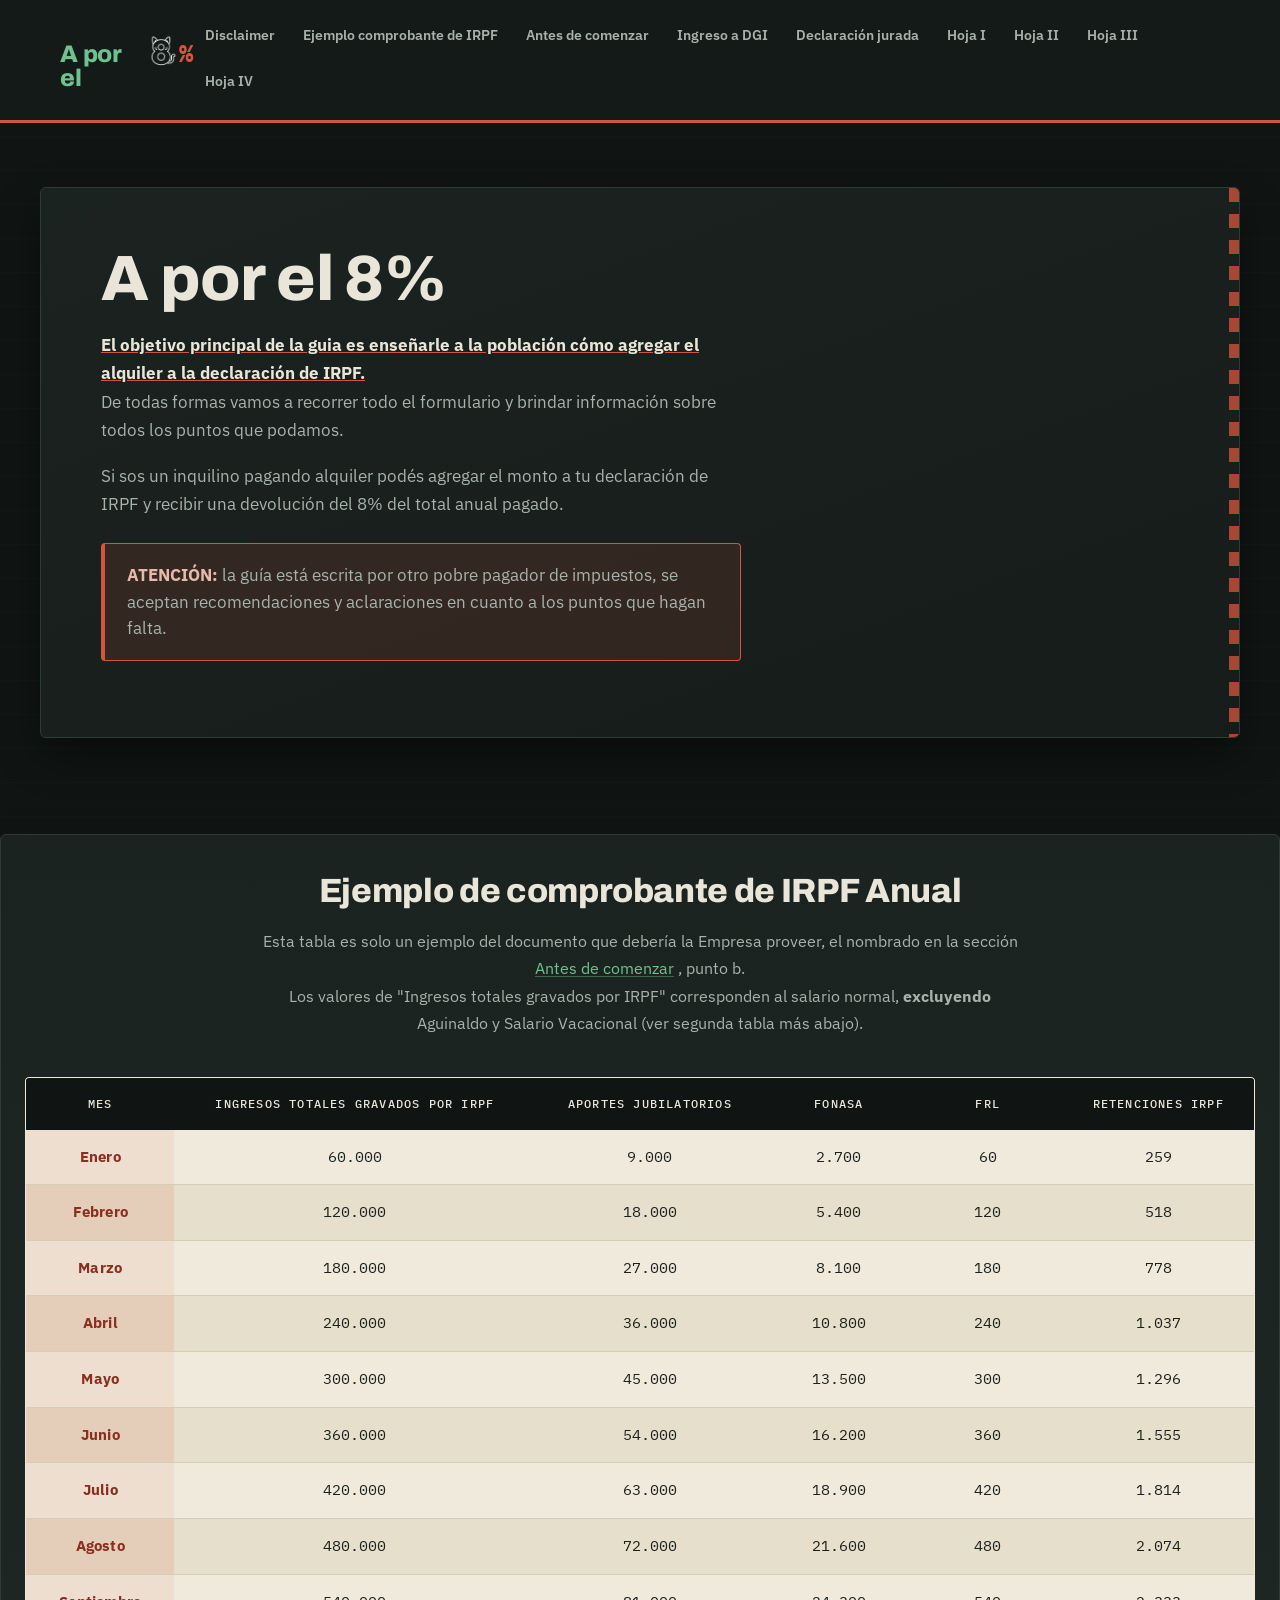
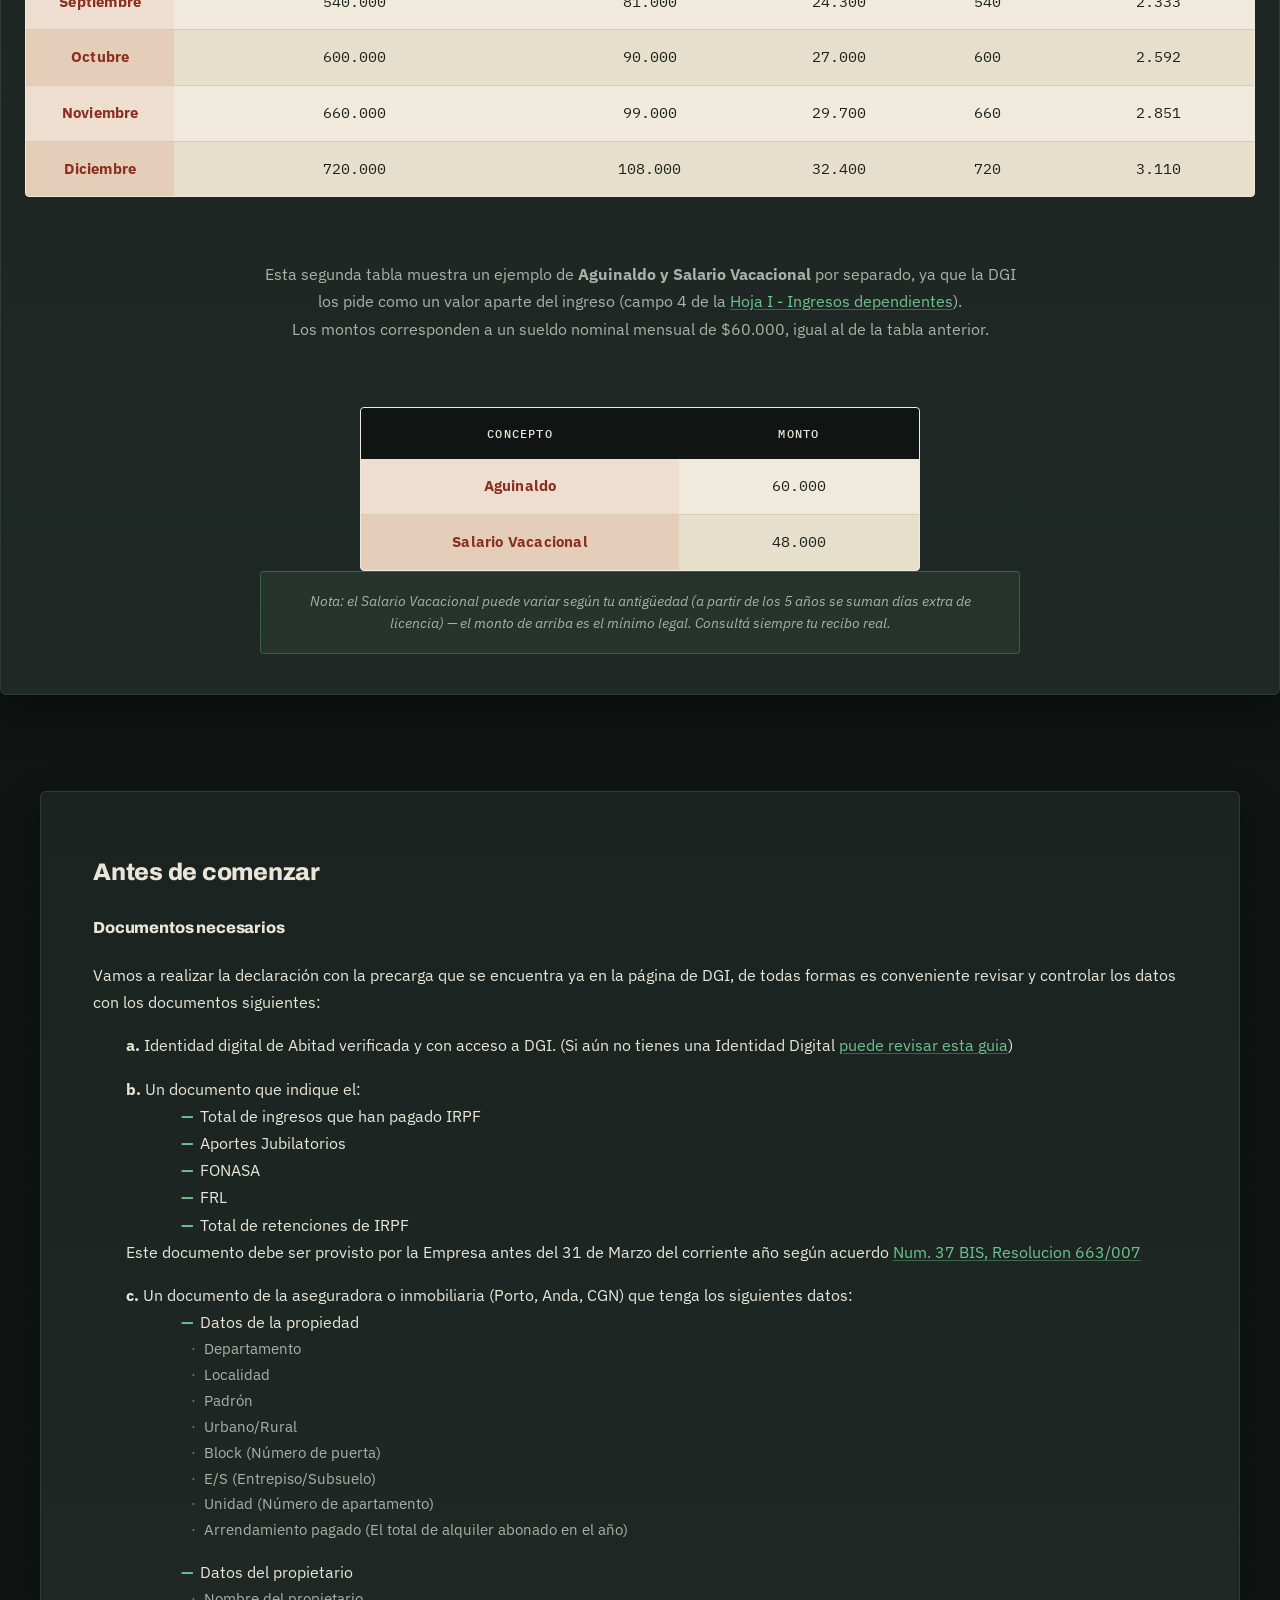
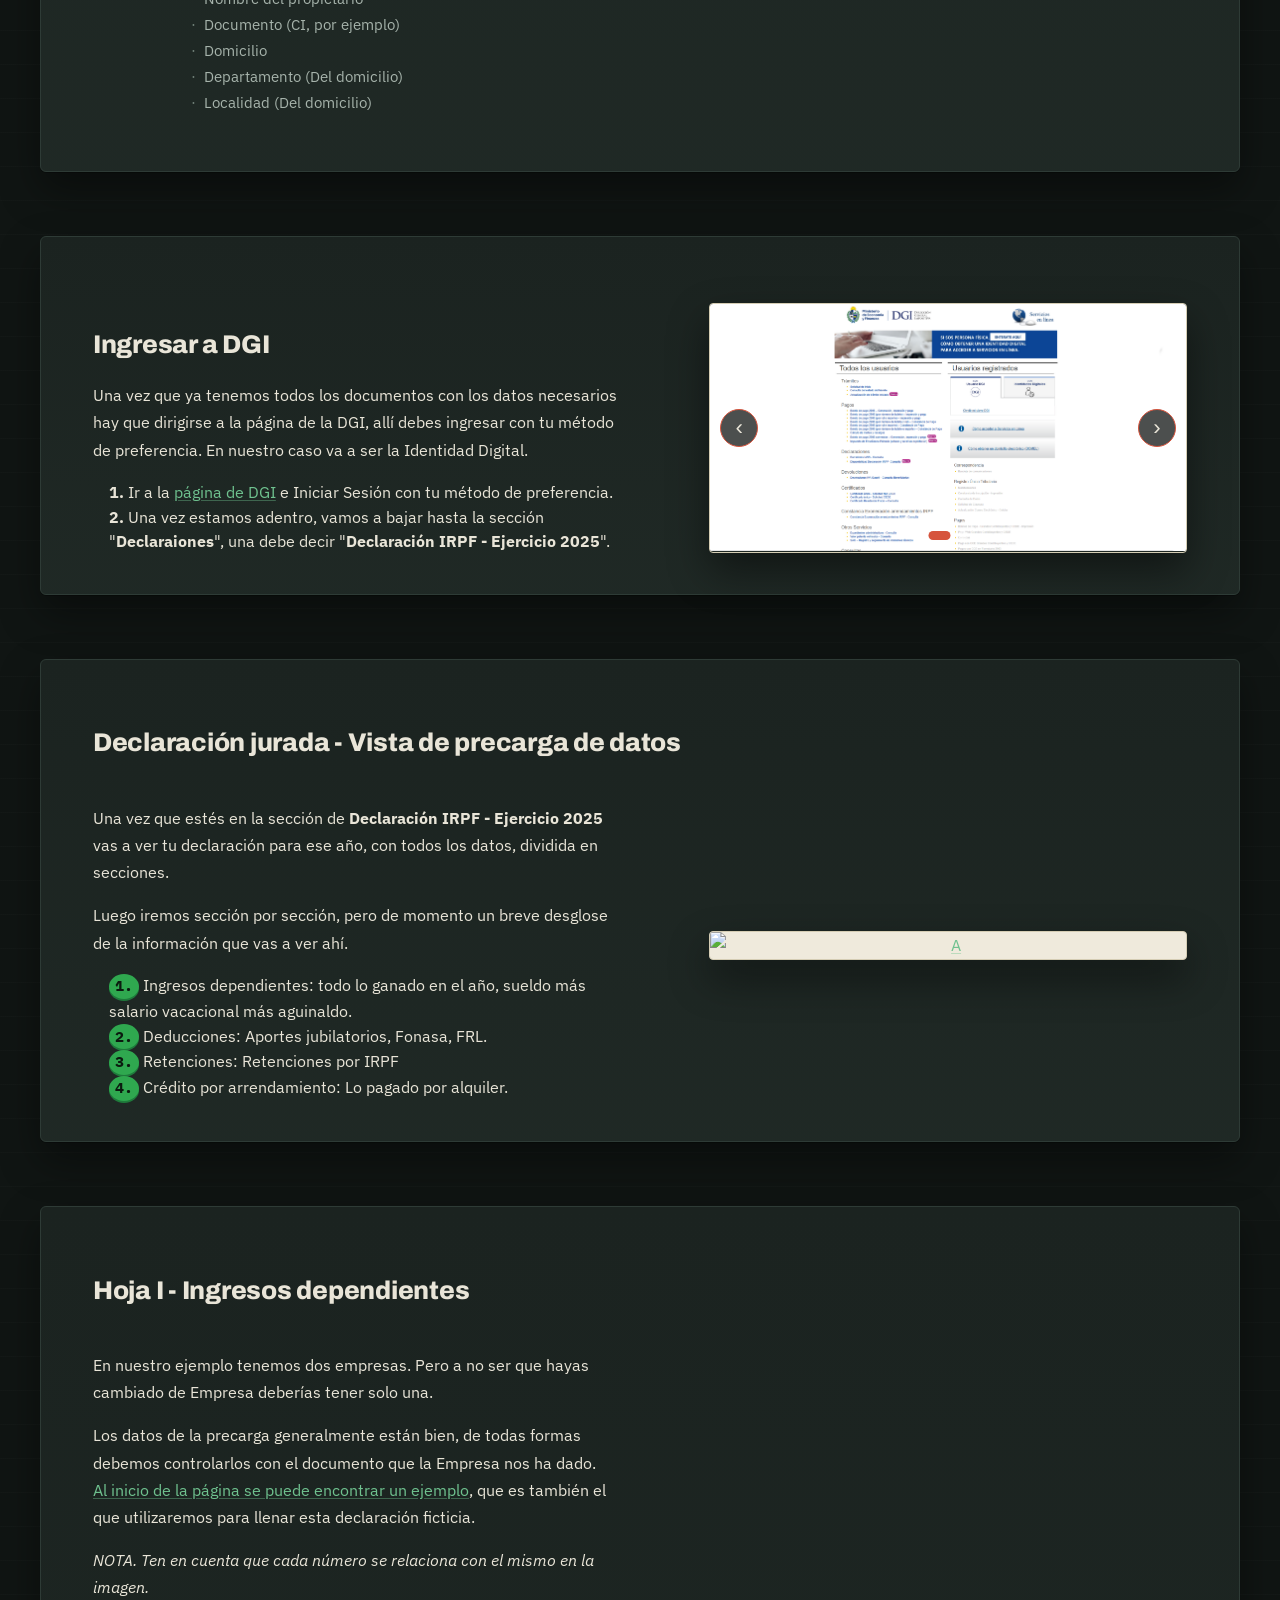
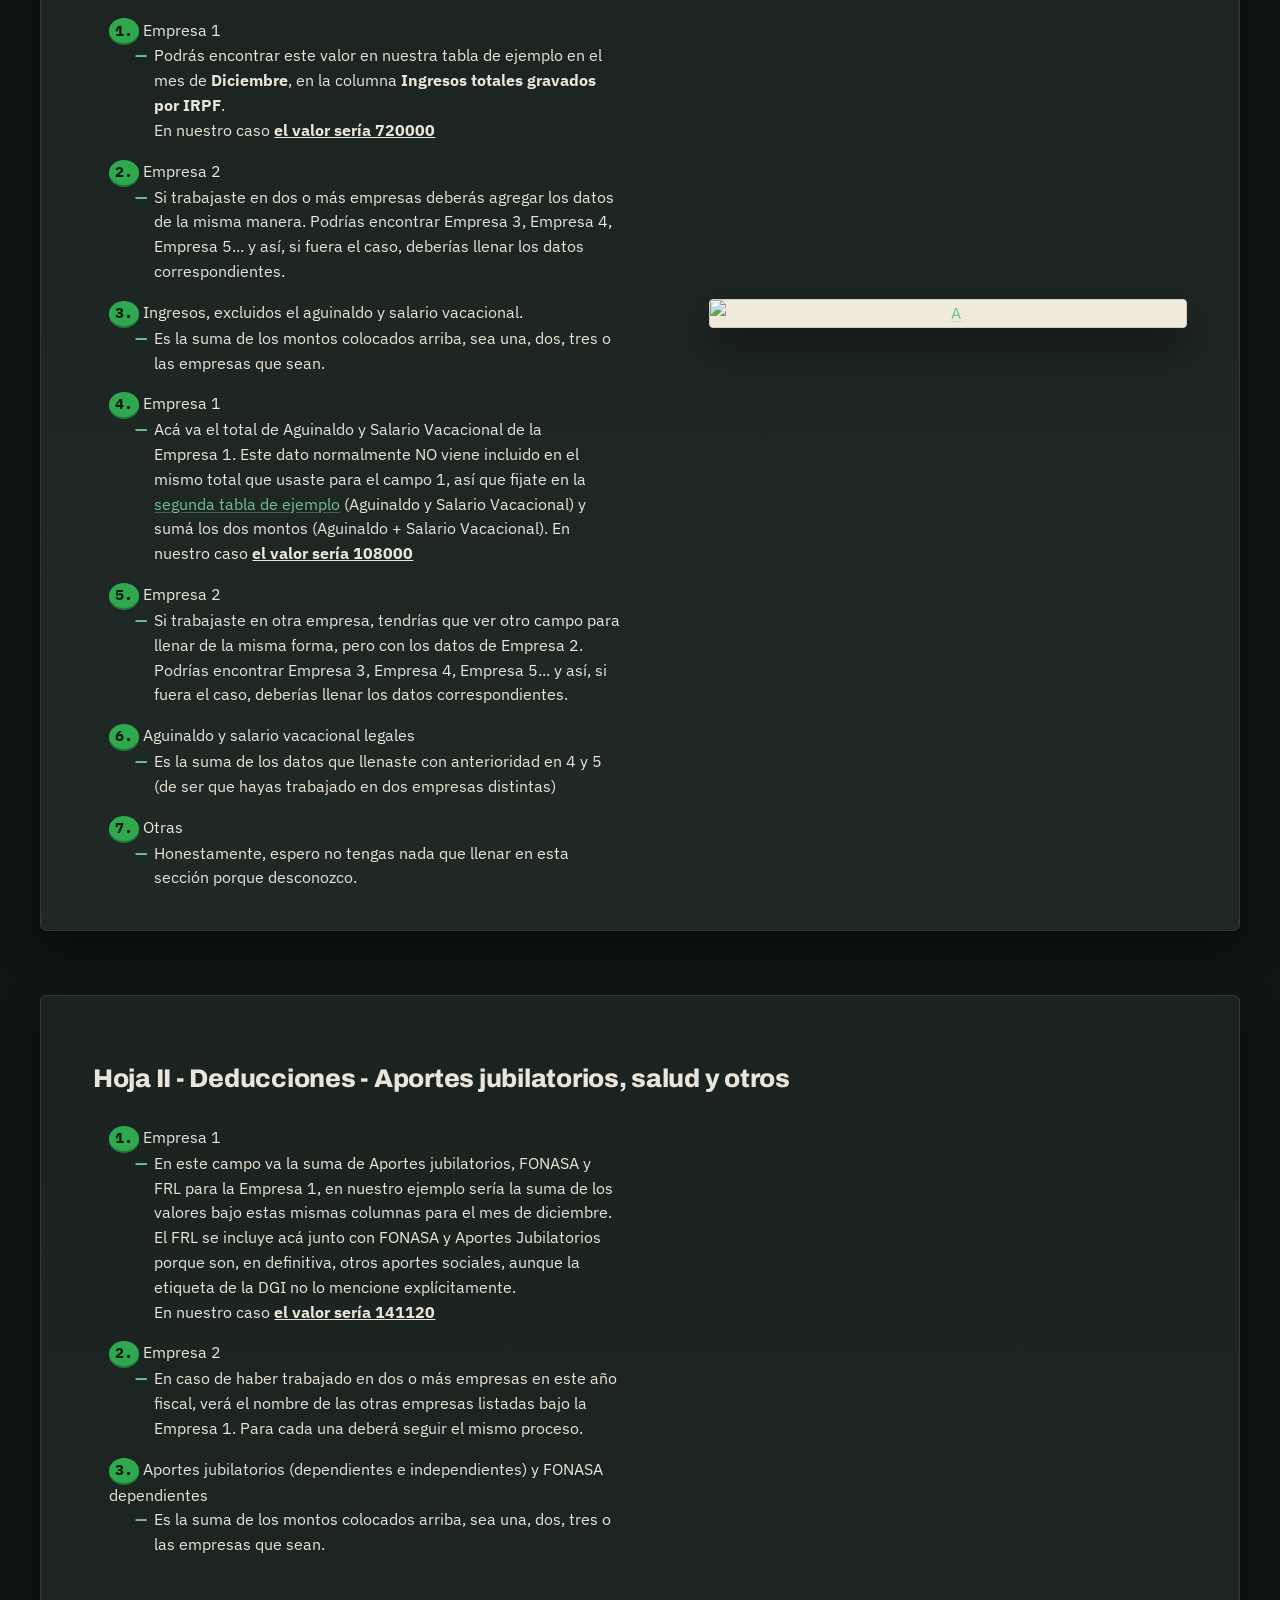
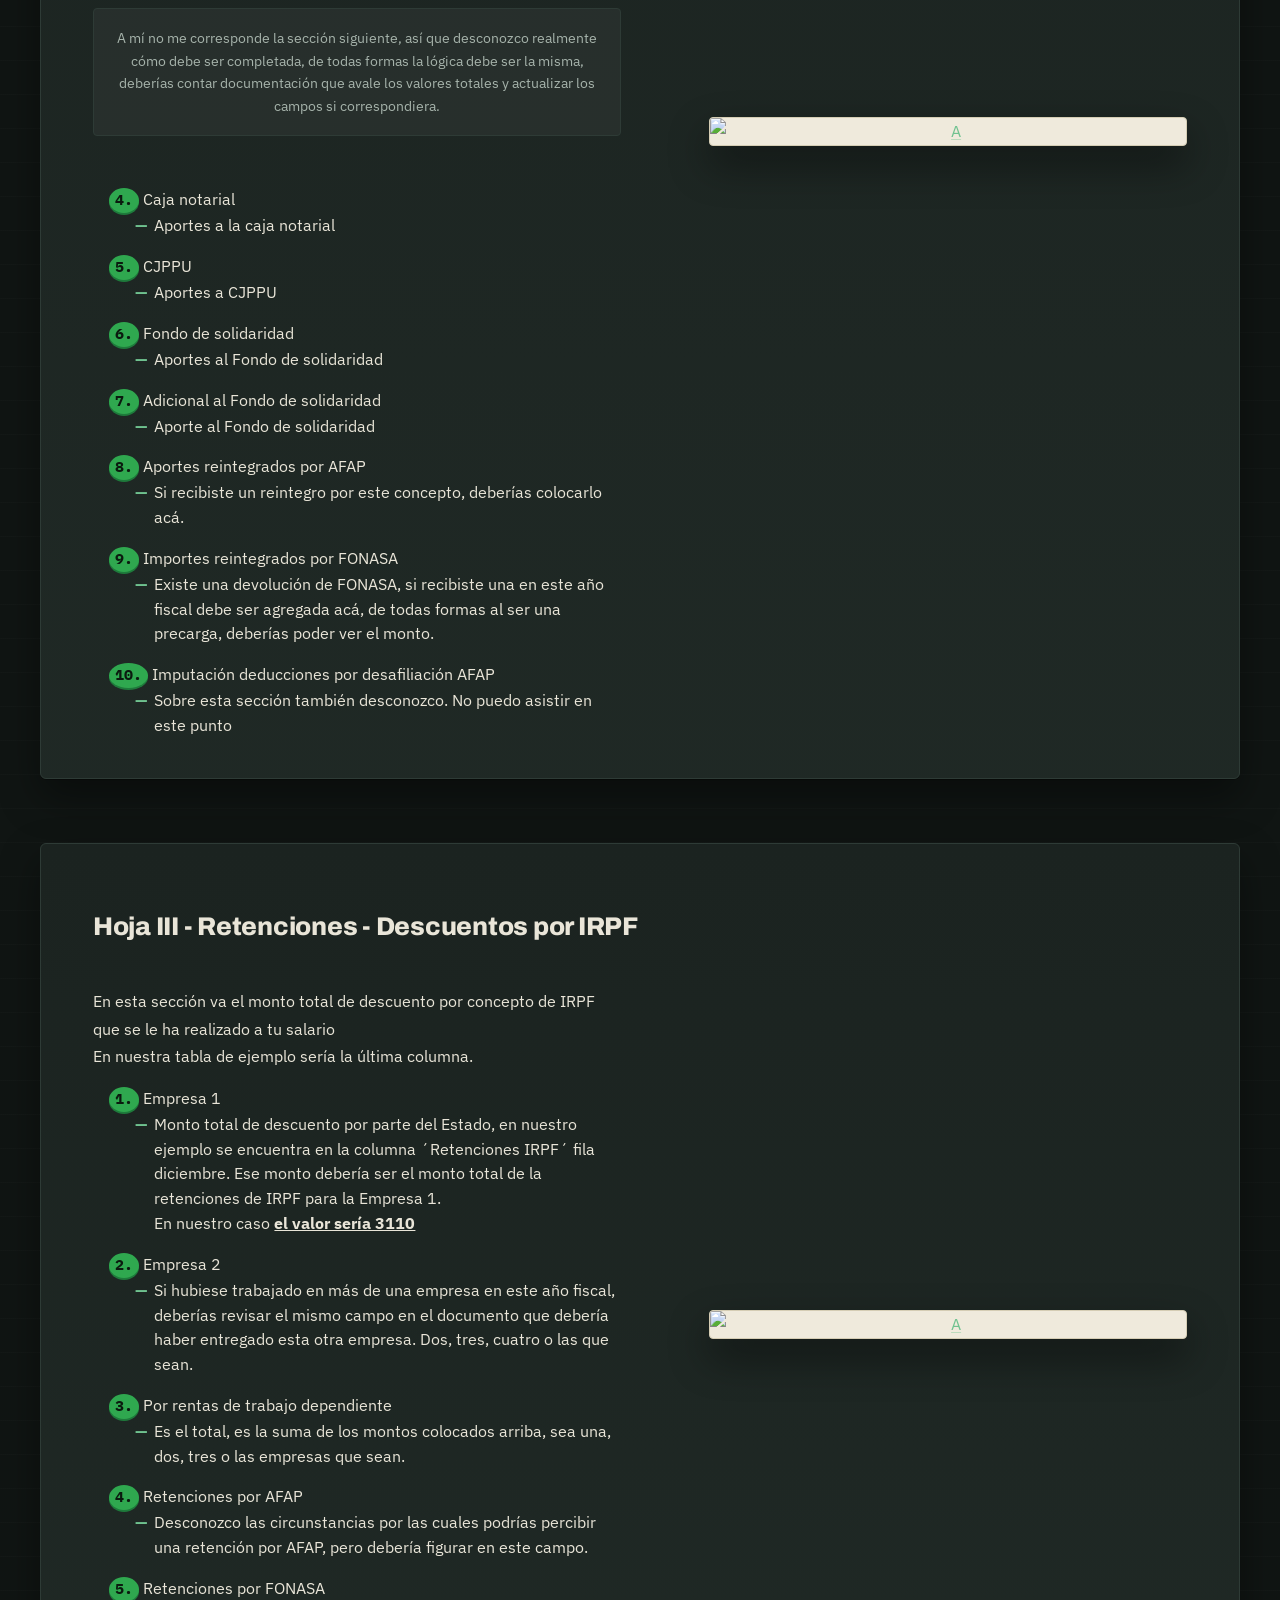
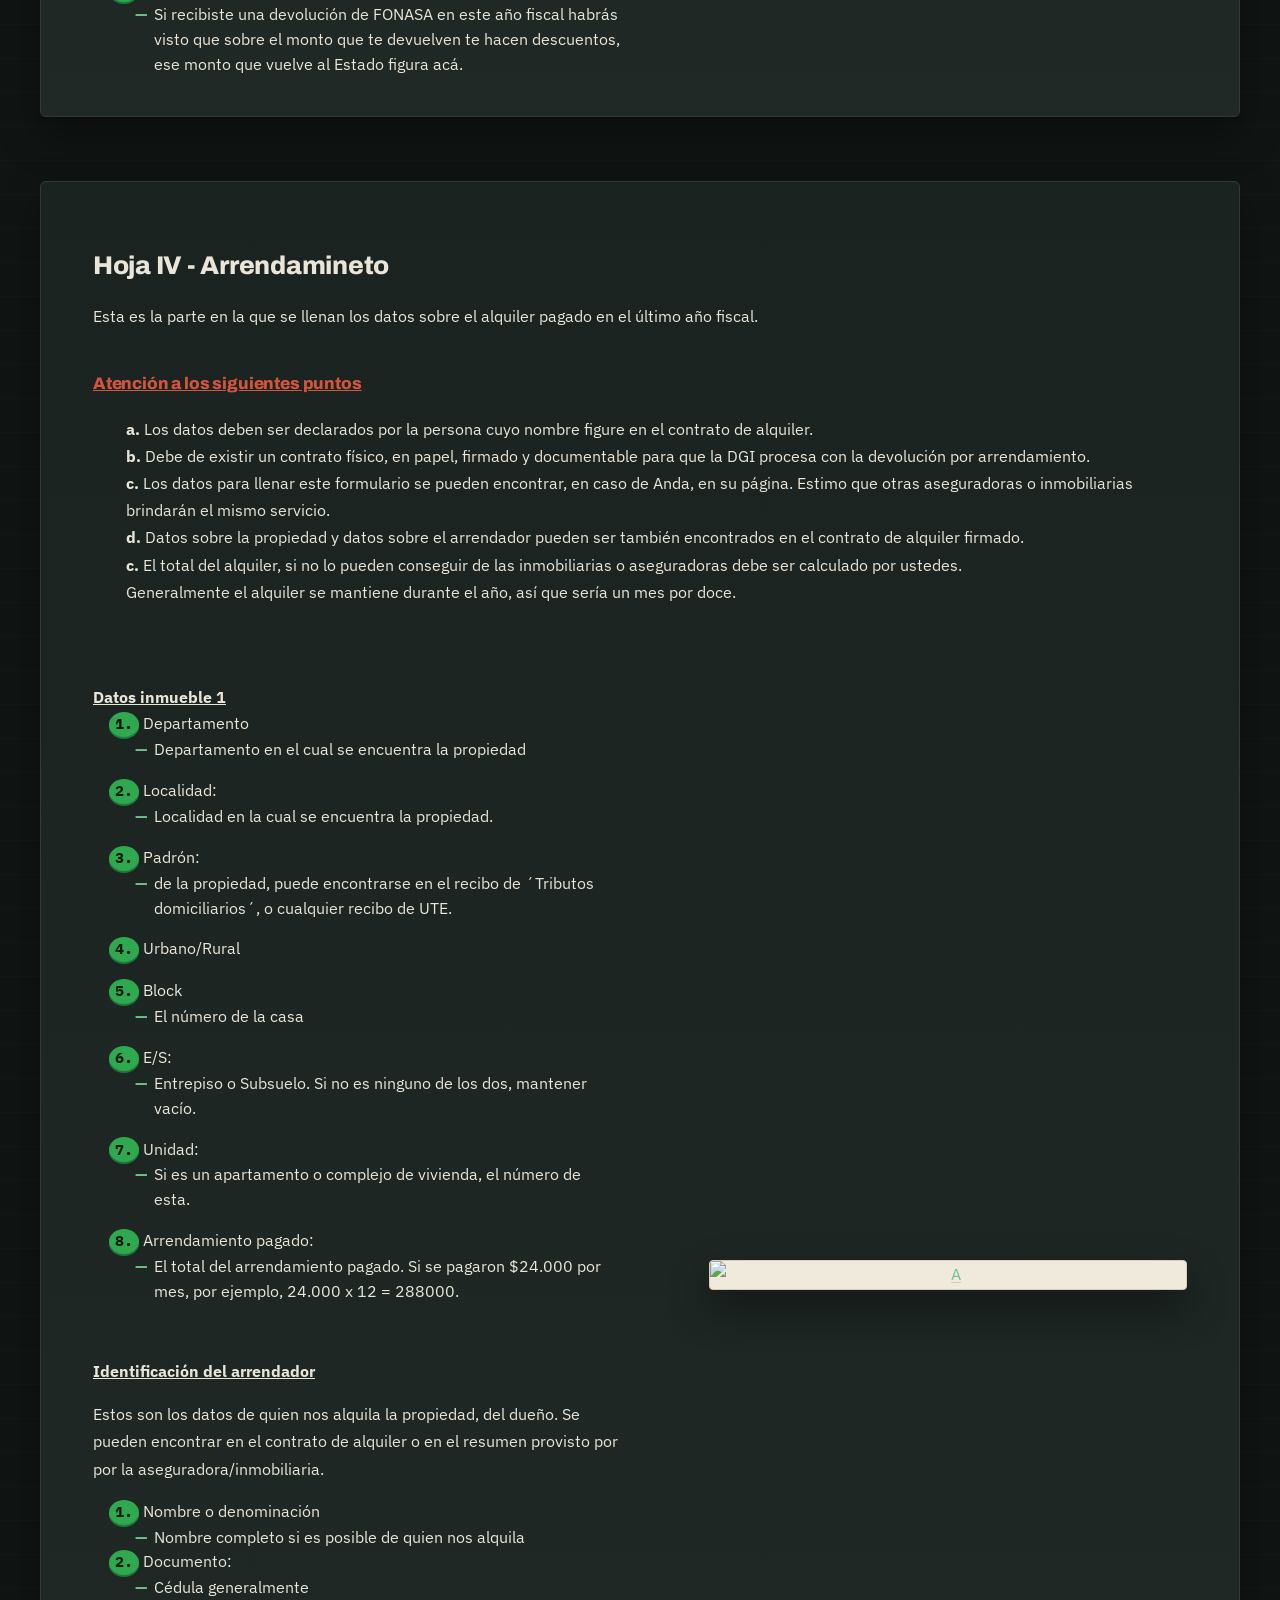
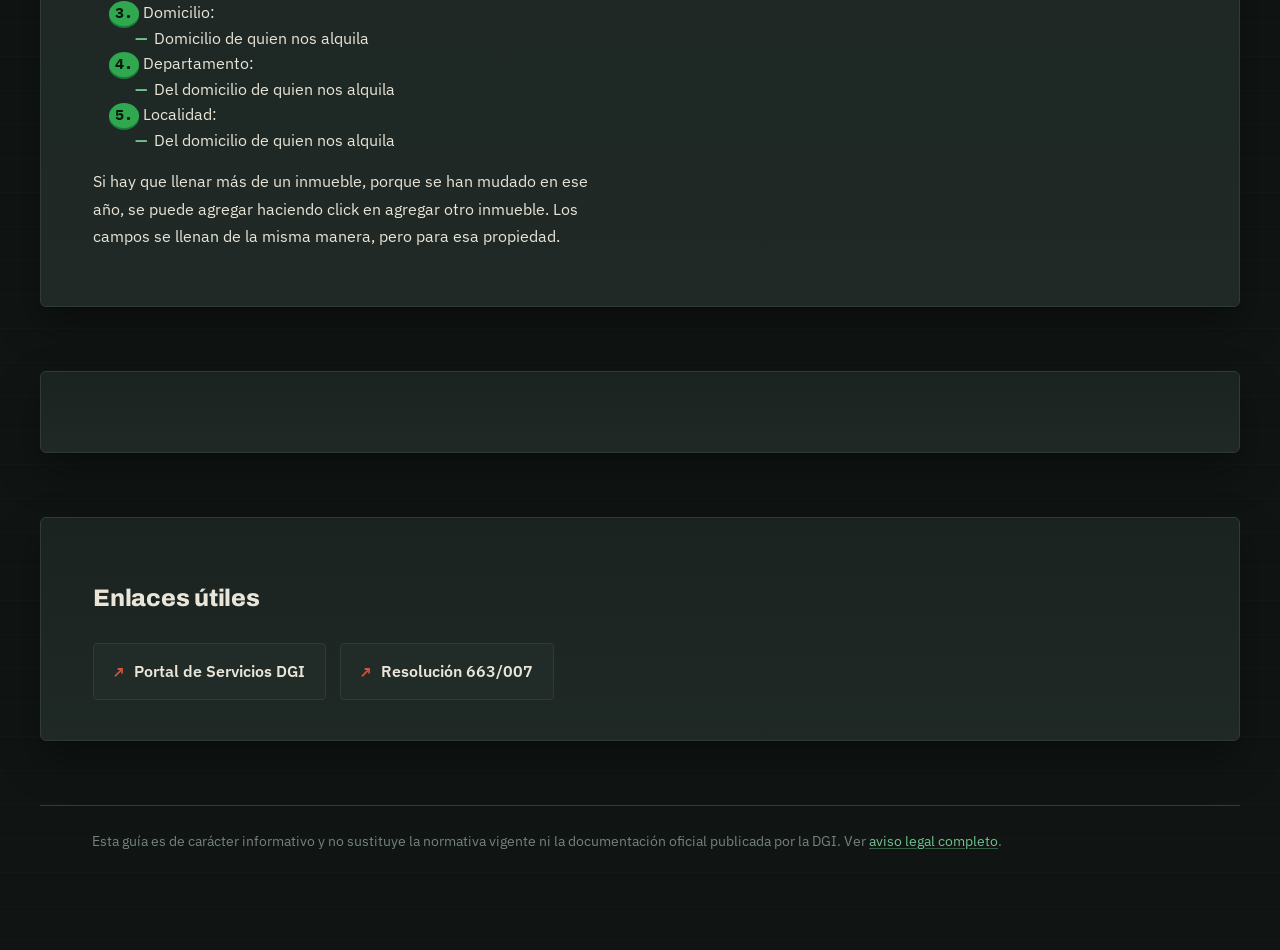
==== commit 92f43fb9: "update nav order" ====
--- a/index.html
+++ b/index.html
@@ -40,8 +40,8 @@
 
     <nav id="mainNav">
         <a href="disclaimer.html">Disclaimer</a>
+        <a href="#tabla">Ejemplo comprobante de IRPF</a>
         <a href="#antes">Antes de comenzar</a>
-        <a href="#tabla">Ejemplo comprobante de IRPF</a>
         <a href="#pagina1">Ingreso a DGI</a>
         <a href="#pagina2">Declaración jurada</a>
         <a href="#pagina3">Hoja I</a>
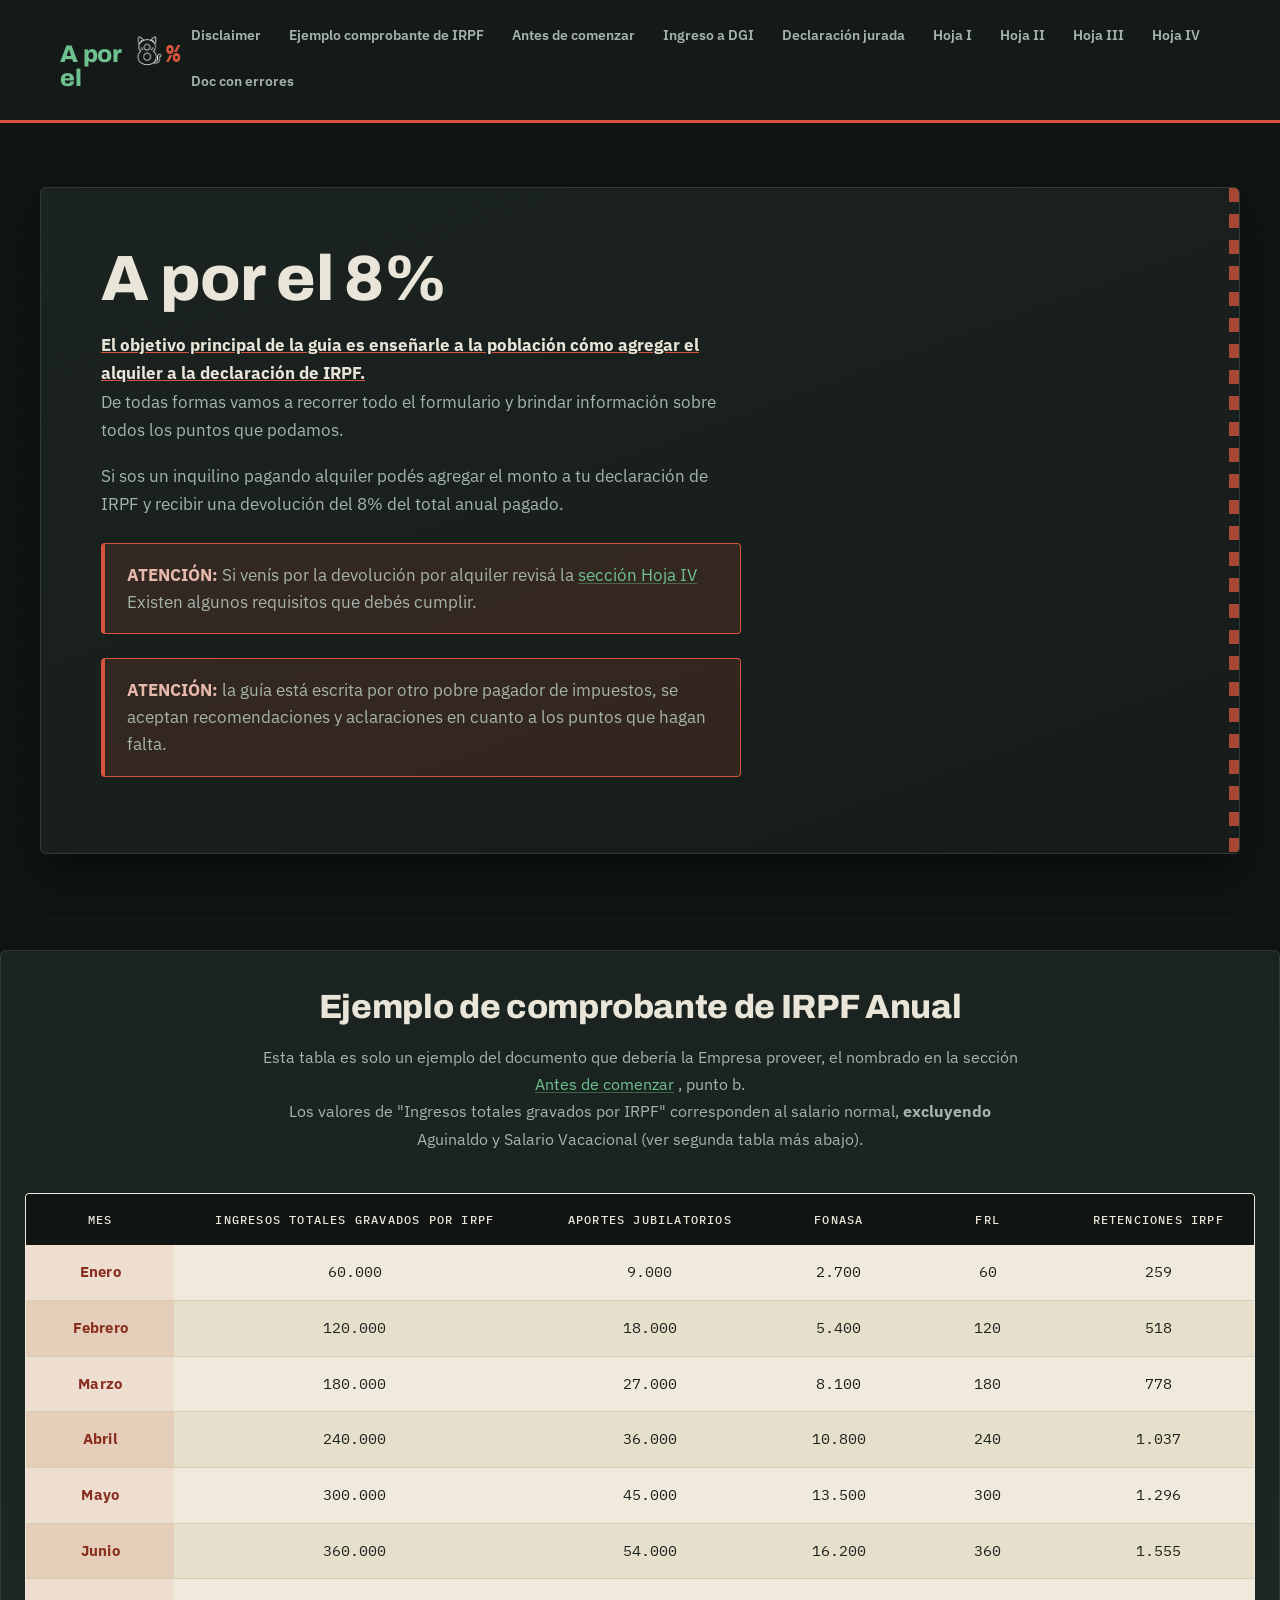
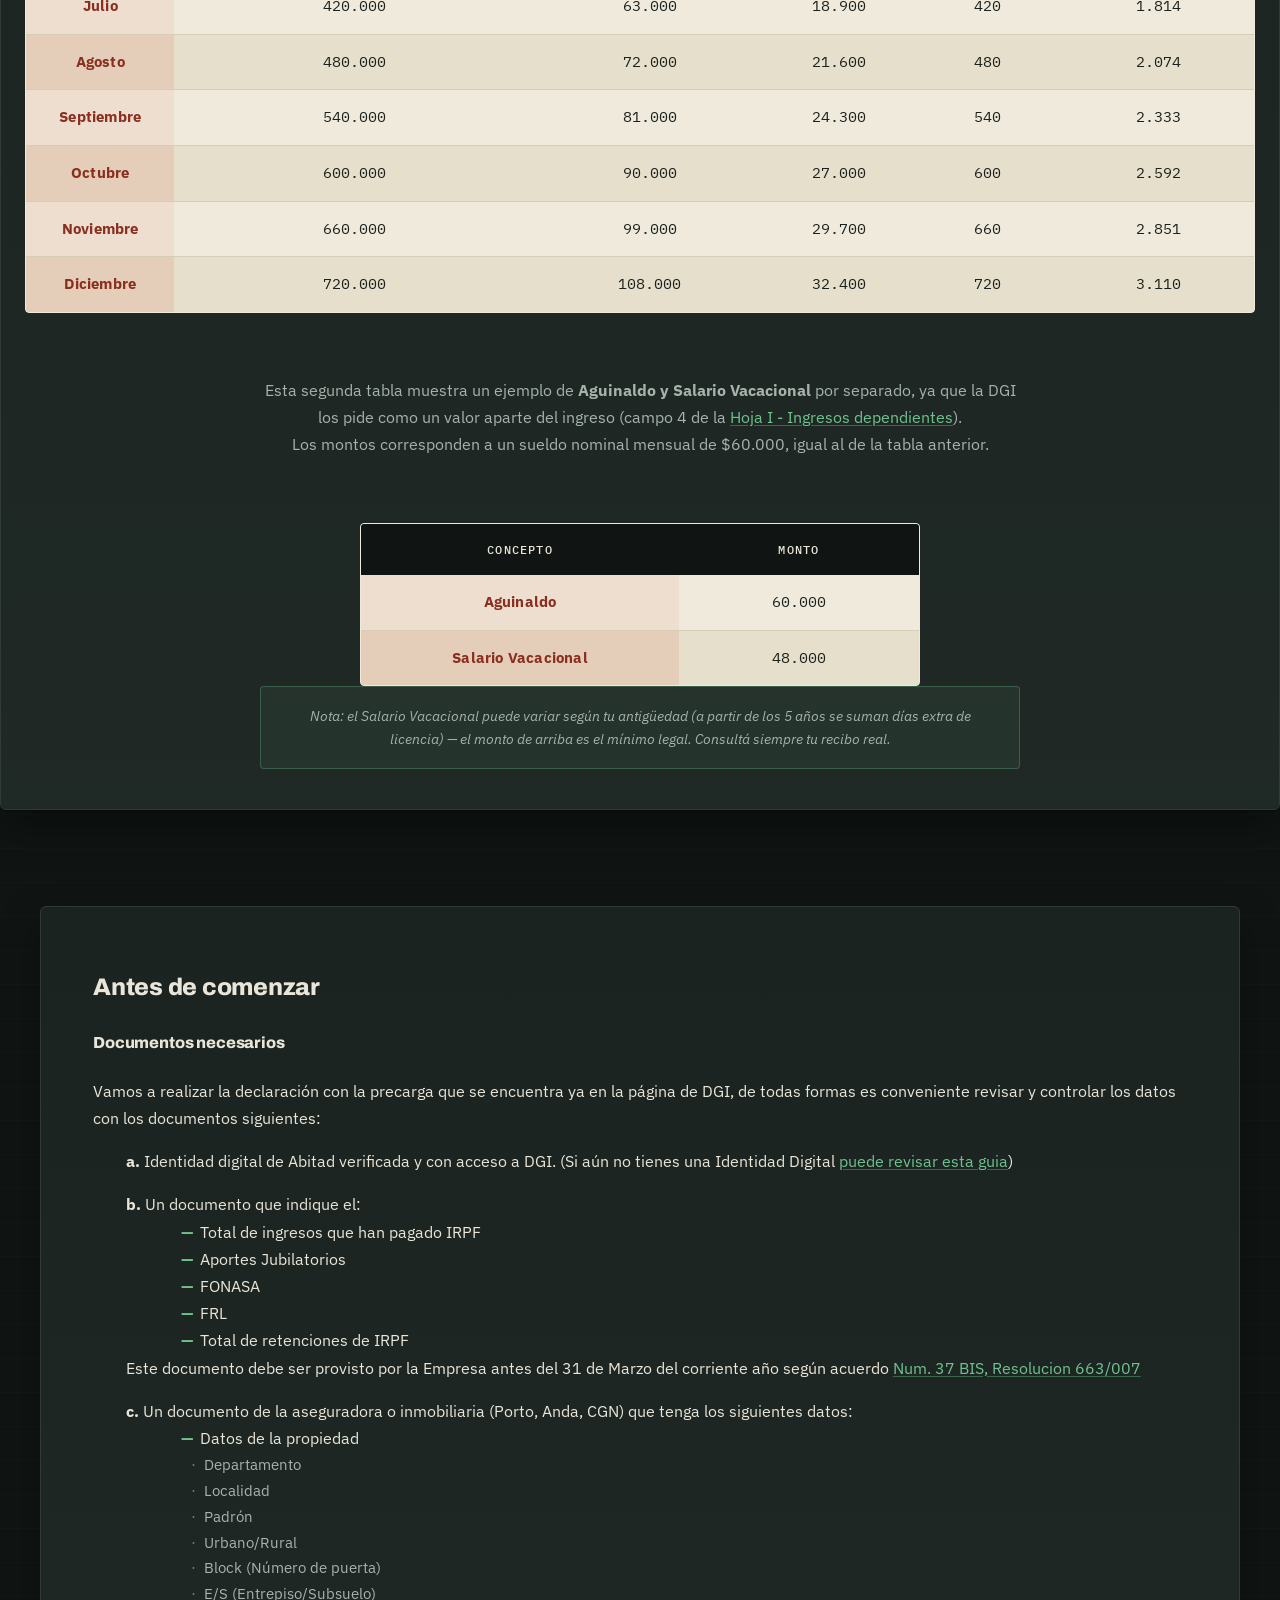
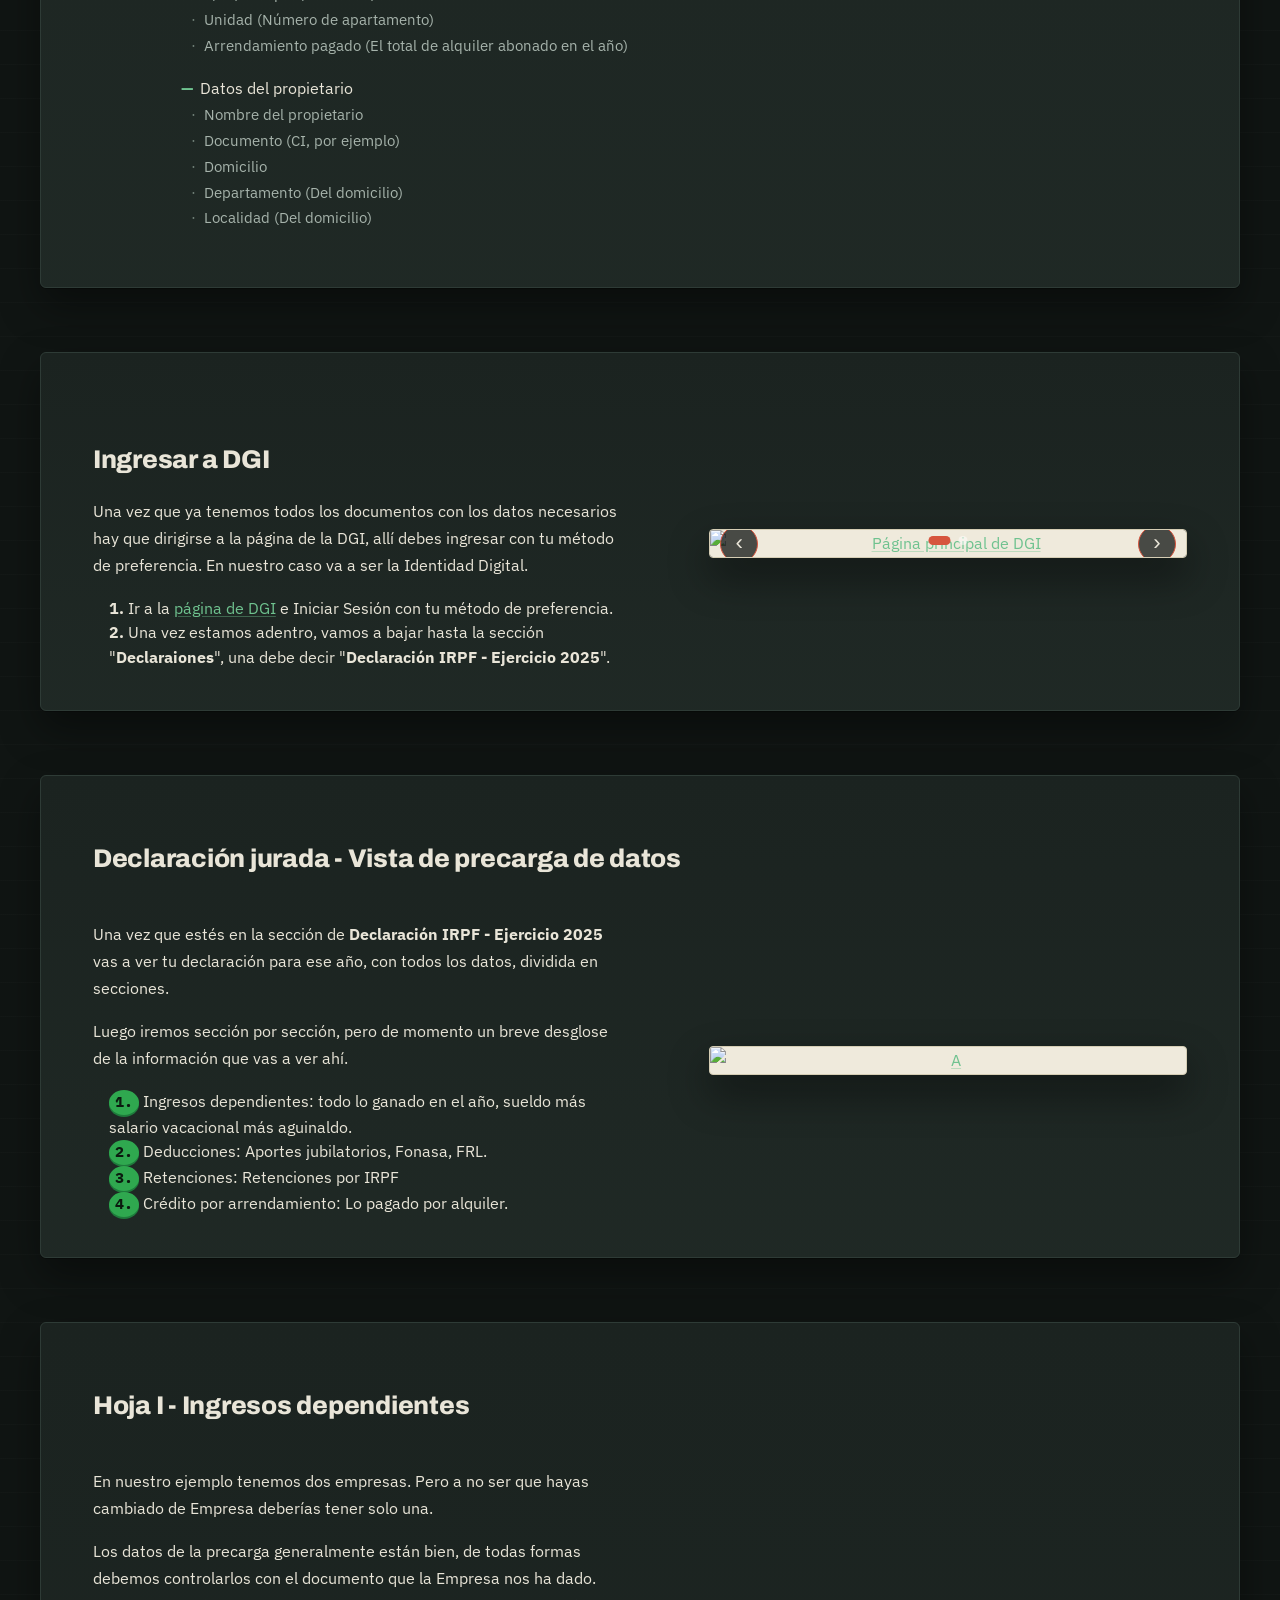
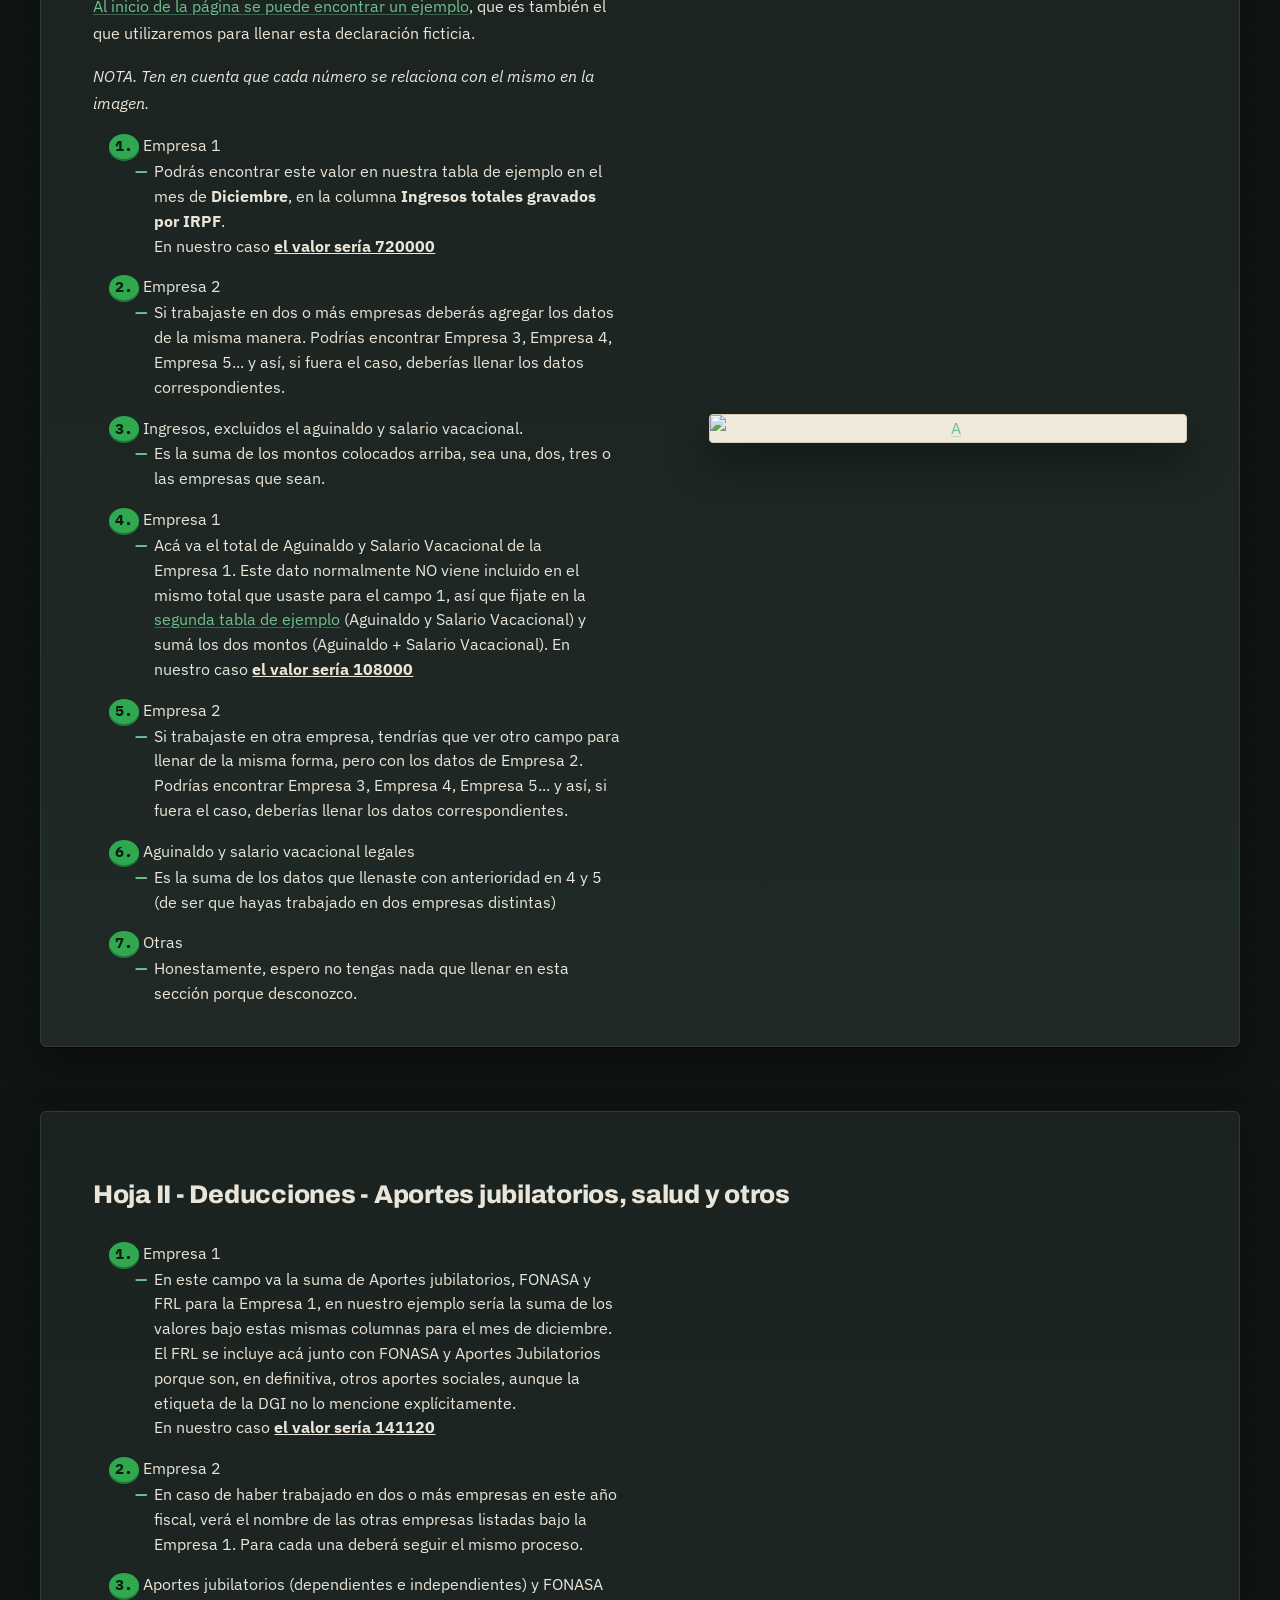
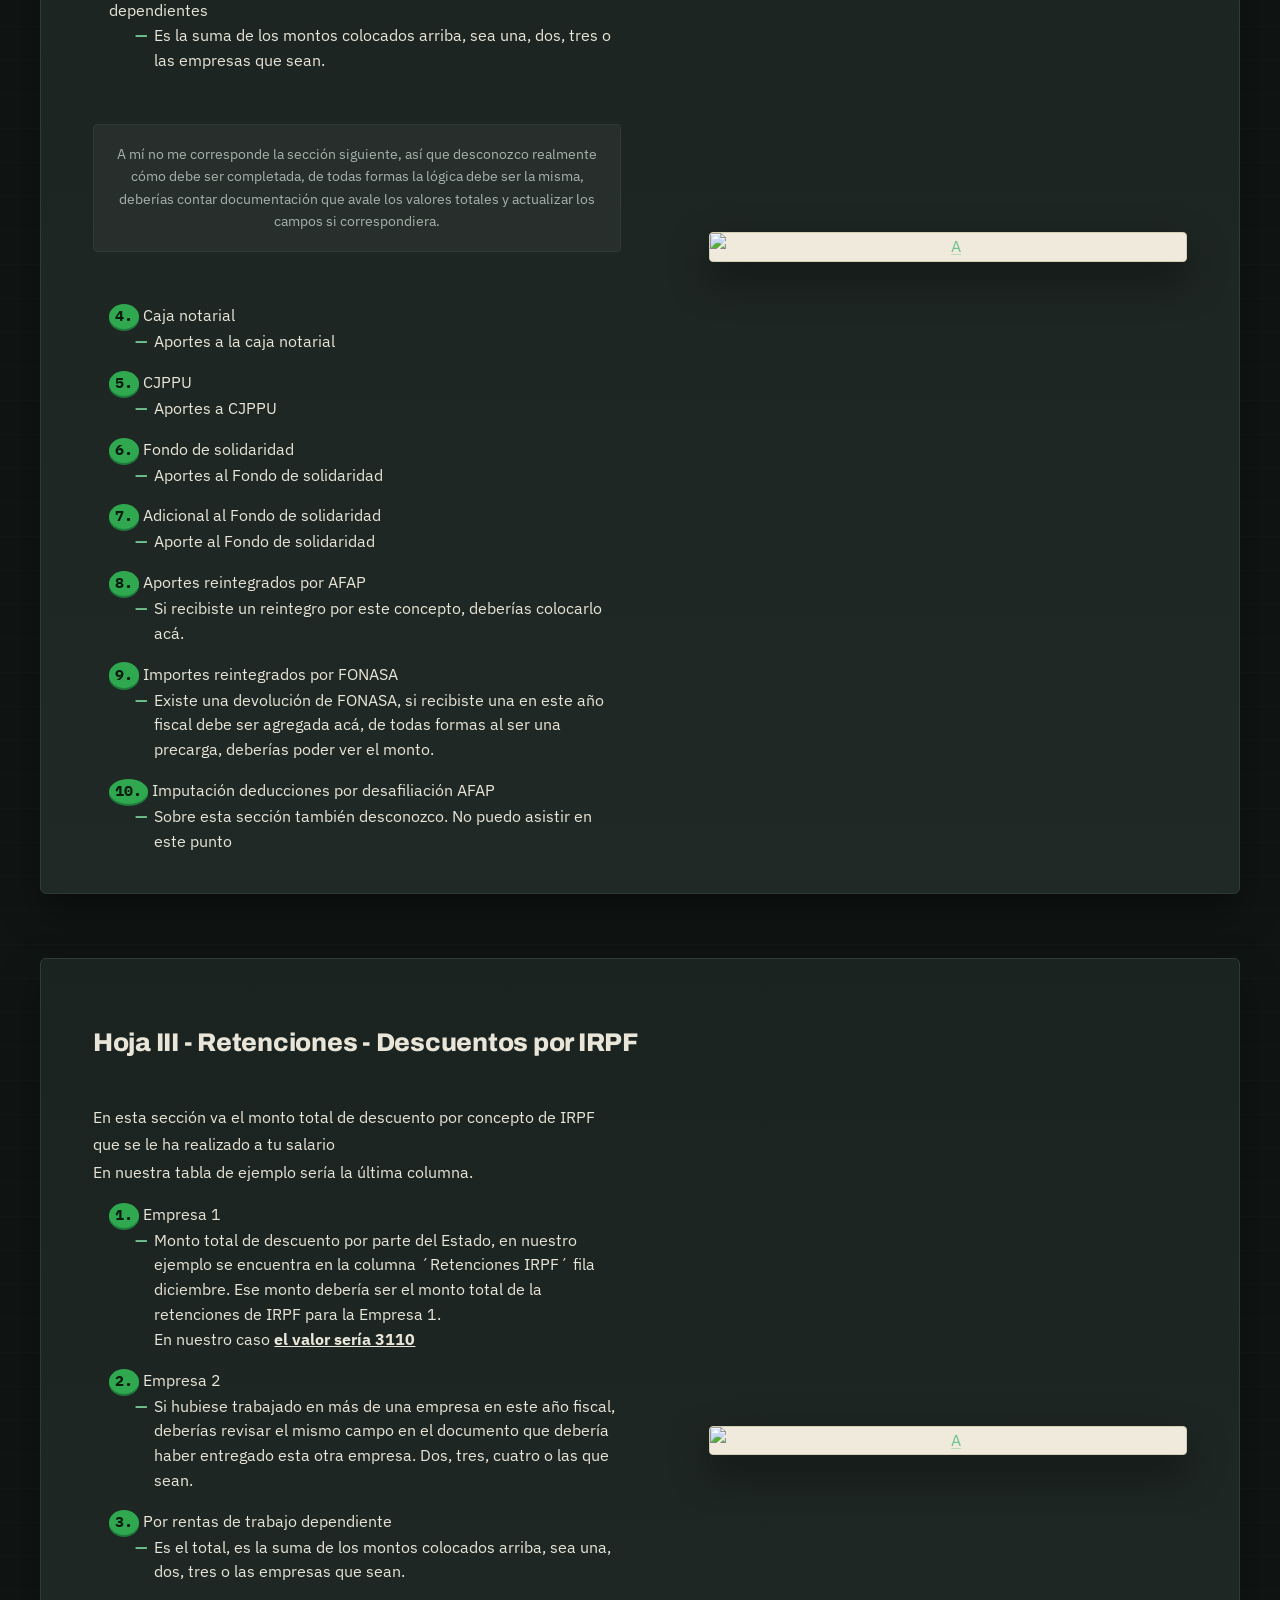
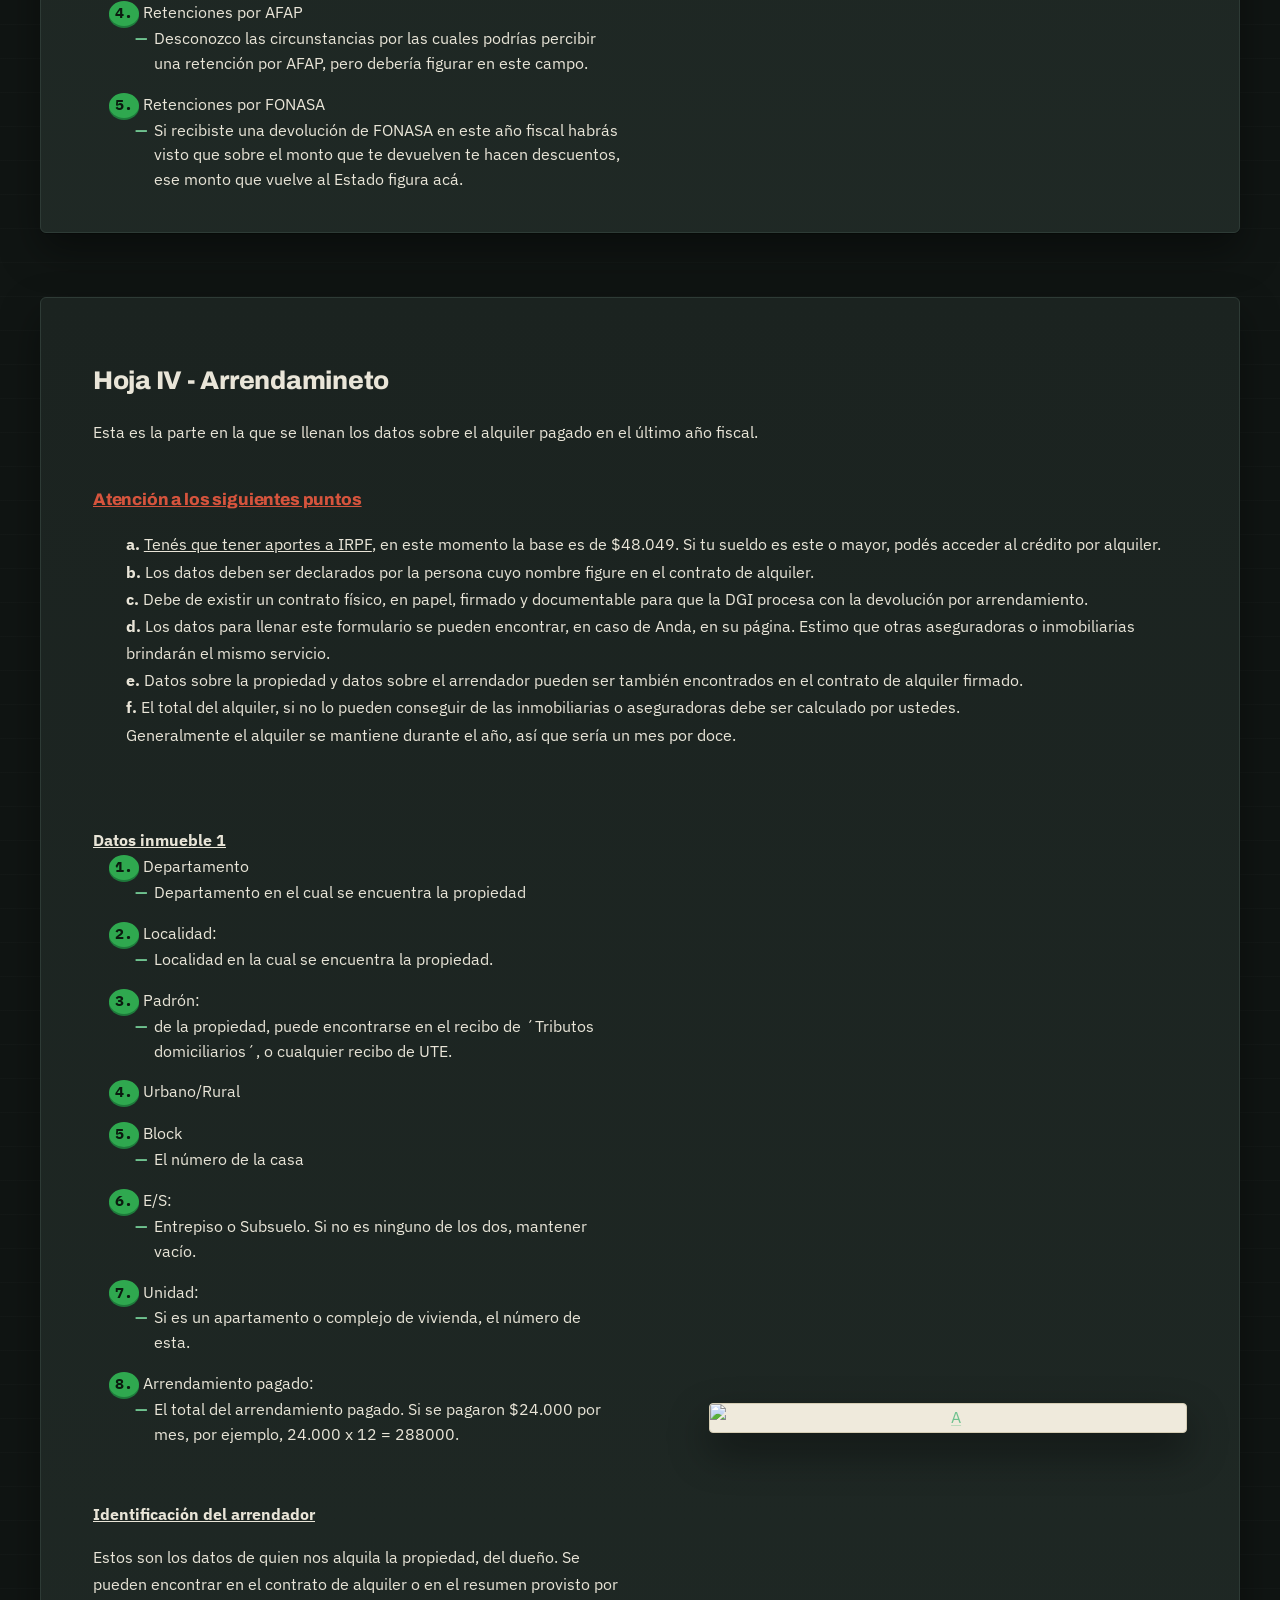
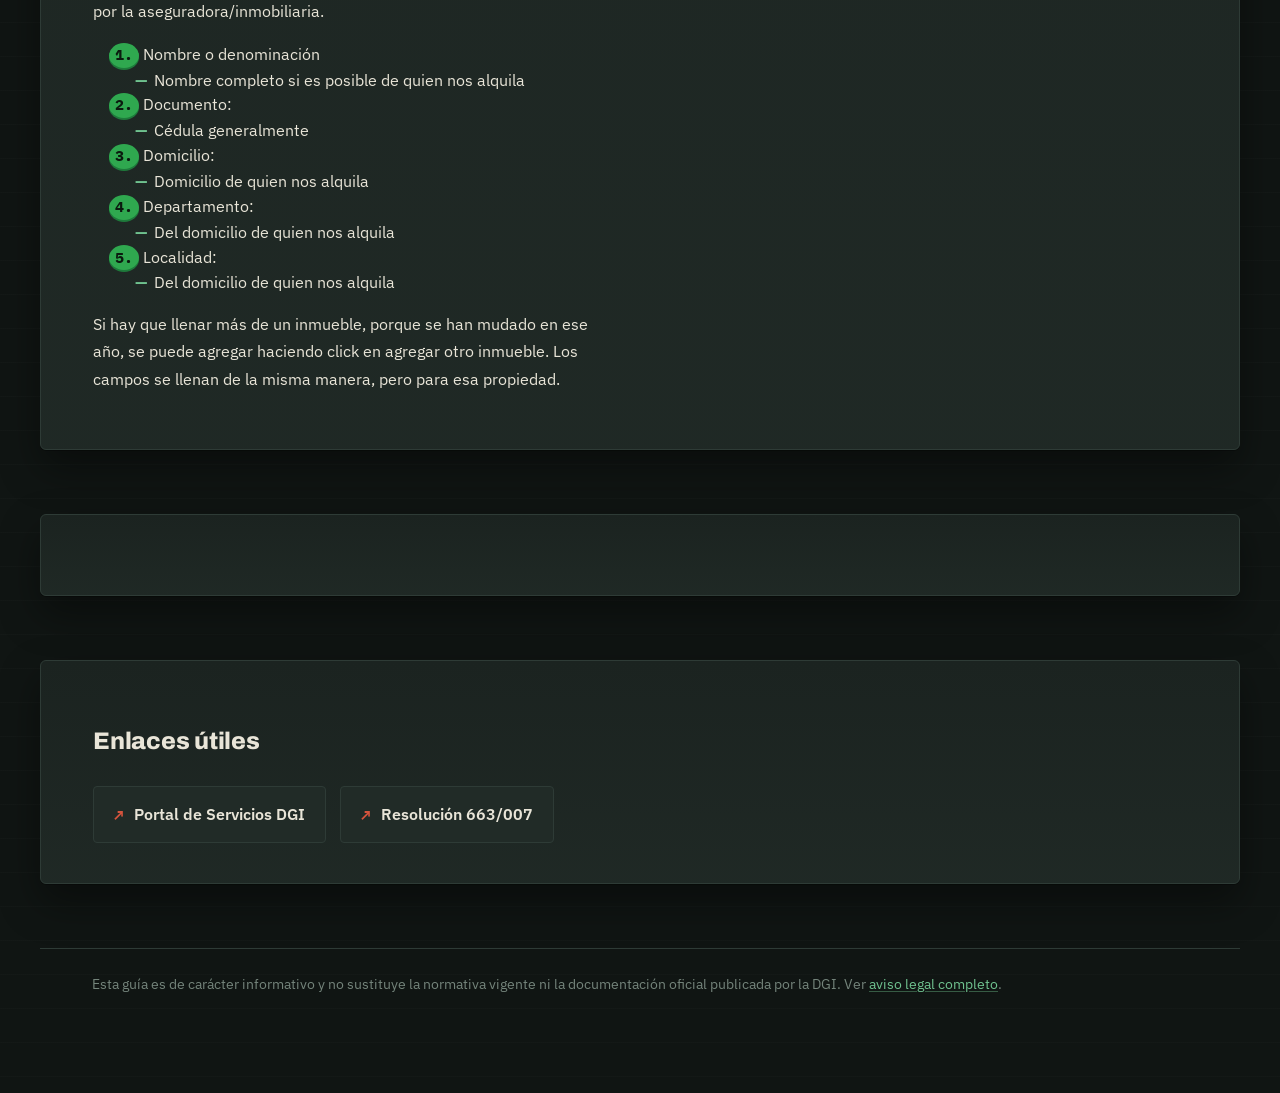
==== commit f1bfa180: "Aclaración en condiciones Crédito por alquiler" ====
--- a/index.html
+++ b/index.html
@@ -48,6 +48,7 @@
         <a href="#pagina4">Hoja II</a>
         <a href="#pagina5">Hoja III</a>
         <a href="#pagina6">Hoja IV</a>
+        <a href="docconerrores.html">Doc con errores</a>
     </nav>
     </header>
 
@@ -69,7 +70,8 @@
             <p>
                 Si sos un inquilino pagando alquiler podés agregar el monto a tu declaración de IRPF y recibir una devolución del 8% del total anual pagado.
             </p>
-
+            <p class="callout callout-warning"><b>ATENCIÓN:</b> Si venís por la devolución por alquiler revisá la <a href="#pagina6">sección Hoja IV </a><br>
+            Existen algunos requisitos que debés cumplir.</p>
             <p class="callout callout-warning"><b>ATENCIÓN:</b> la guía está escrita por otro pobre pagador de impuestos, se aceptan recomendaciones y aclaraciones en cuanto a los puntos que hagan falta.</p>
         </div>
 
@@ -338,11 +340,11 @@
             <div class="guide-image">
                 <div class="carousel" data-carousel>
                     <div class="carousel-track">
-                        <a href="IMGS/1.png" class="glightbox" data-gallery="pagina1-gallery">
-                            <img src="IMGS/1.png" alt="Página principal de DGI">
+                        <a href="imgs/index/1.png" class="glightbox" data-gallery="pagina1-gallery">
+                            <img src="imgs/index/1.png" alt="Página principal de DGI">
                         </a>
-                        <a href="IMGS/2.png" class="glightbox" data-gallery="pagina1-gallery">
-                            <img src="IMGS/2.png" alt="Sección Declaraciones, Declaración IRPF - Ejercicio 2025">
+                        <a href="imgs/index/2.png" class="glightbox" data-gallery="pagina1-gallery">
+                            <img src="imgs/index/2.png" alt="Sección Declaraciones, Declaración IRPF - Ejercicio 2025">
                         </a>
                     </div>
                     <button type="button" class="carousel-btn carousel-prev" aria-label="Imagen anterior">‹</button>
@@ -378,8 +380,8 @@
             <div class="guide-image">
 
             <div class="guide-image">
-                <a href="IMGS/3.png" class="glightbox">
-                    <img src="IMGS/3.png" alt="A">
+                <a href="imgs/index/3.png" class="glightbox">
+                    <img src="imgs/index/3.png" alt="A">
                 </a>
             </div>
 
@@ -430,8 +432,8 @@
             </div>
 
             <div class="guide-image">
-                <a href="IMGS/4.png" class="glightbox">
-                    <img src="IMGS/4.png" alt="A">
+                <a href="imgs/index/4.png" class="glightbox">
+                    <img src="imgs/index/4.png" alt="A">
                 </a>
             </div>
 
@@ -487,8 +489,8 @@
             </div>
 
             <div class="guide-image">
-                <a href="IMGS/5.png" class="glightbox">
-                    <img src="IMGS/5.png" alt="A">
+                <a href="imgs/index/5.png" class="glightbox">
+                    <img src="imgs/index/5.png" alt="A">
                 </a>
             </div>
 
@@ -535,8 +537,8 @@
             </div>
 
             <div class="guide-image">
-                <a href="IMGS/6.png" class="glightbox">
-                    <img src="IMGS/6.png" alt="A">
+                <a href="imgs/index/6.png" class="glightbox">
+                    <img src="imgs/index/6.png" alt="A">
                 </a>
             </div>
 
@@ -554,12 +556,12 @@
         <h2>Hoja  IV - Arrendamineto</h2>
 <p>Esta es la parte en la que se llenan los datos sobre el alquiler pagado en el último año fiscal.</p>
 <h3><u>Atención a los siguientes puntos</u></h3>
-
-<li><b>a.</b> Los datos deben ser declarados por la persona cuyo nombre figure en el contrato de alquiler.</li>
-<li><b>b.</b> Debe de existir un contrato físico, en papel, firmado y documentable para que la DGI procesa con la devolución por arrendamiento.</li>
-<li><b>c.</b> Los datos para llenar este formulario se pueden encontrar, en caso de Anda, en su página. Estimo que otras aseguradoras o inmobiliarias brindarán el mismo servicio.</li>
-<li><b>d.</b> Datos sobre la propiedad y datos sobre el arrendador pueden ser también encontrados en el contrato de alquiler firmado.</li>
-<li><b>c.</b> El total del alquiler, si no lo pueden conseguir de las inmobiliarias o aseguradoras debe ser calculado por ustedes. <br>
+<li><b>a.</b> <u>Tenés que tener aportes a IRPF</u>, en este momento la base es de $48.049. Si tu sueldo es este o mayor, podés acceder al crédito por alquiler.</li>
+<li><b>b.</b> Los datos deben ser declarados por la persona cuyo nombre figure en el contrato de alquiler.</li>
+<li><b>c.</b> Debe de existir un contrato físico, en papel, firmado y documentable para que la DGI procesa con la devolución por arrendamiento.</li>
+<li><b>d.</b> Los datos para llenar este formulario se pueden encontrar, en caso de Anda, en su página. Estimo que otras aseguradoras o inmobiliarias brindarán el mismo servicio.</li>
+<li><b>e.</b> Datos sobre la propiedad y datos sobre el arrendador pueden ser también encontrados en el contrato de alquiler firmado.</li>
+<li><b>f.</b> El total del alquiler, si no lo pueden conseguir de las inmobiliarias o aseguradoras debe ser calculado por ustedes. <br>
 Generalmente el alquiler se mantiene durante el año, así que sería un mes por doce.</li>
 <br><br>
         <div class="guide-grid">
@@ -609,8 +611,8 @@
             </div>
 
             <div class="guide-image">
-                <a href="IMGS/7.png" class="glightbox">
-                    <img src="IMGS/7.png" alt="A">
+                <a href="imgs/index/7.png" class="glightbox">
+                    <img src="imgs/index/7.png" alt="A">
                 </a>
             </div>
 
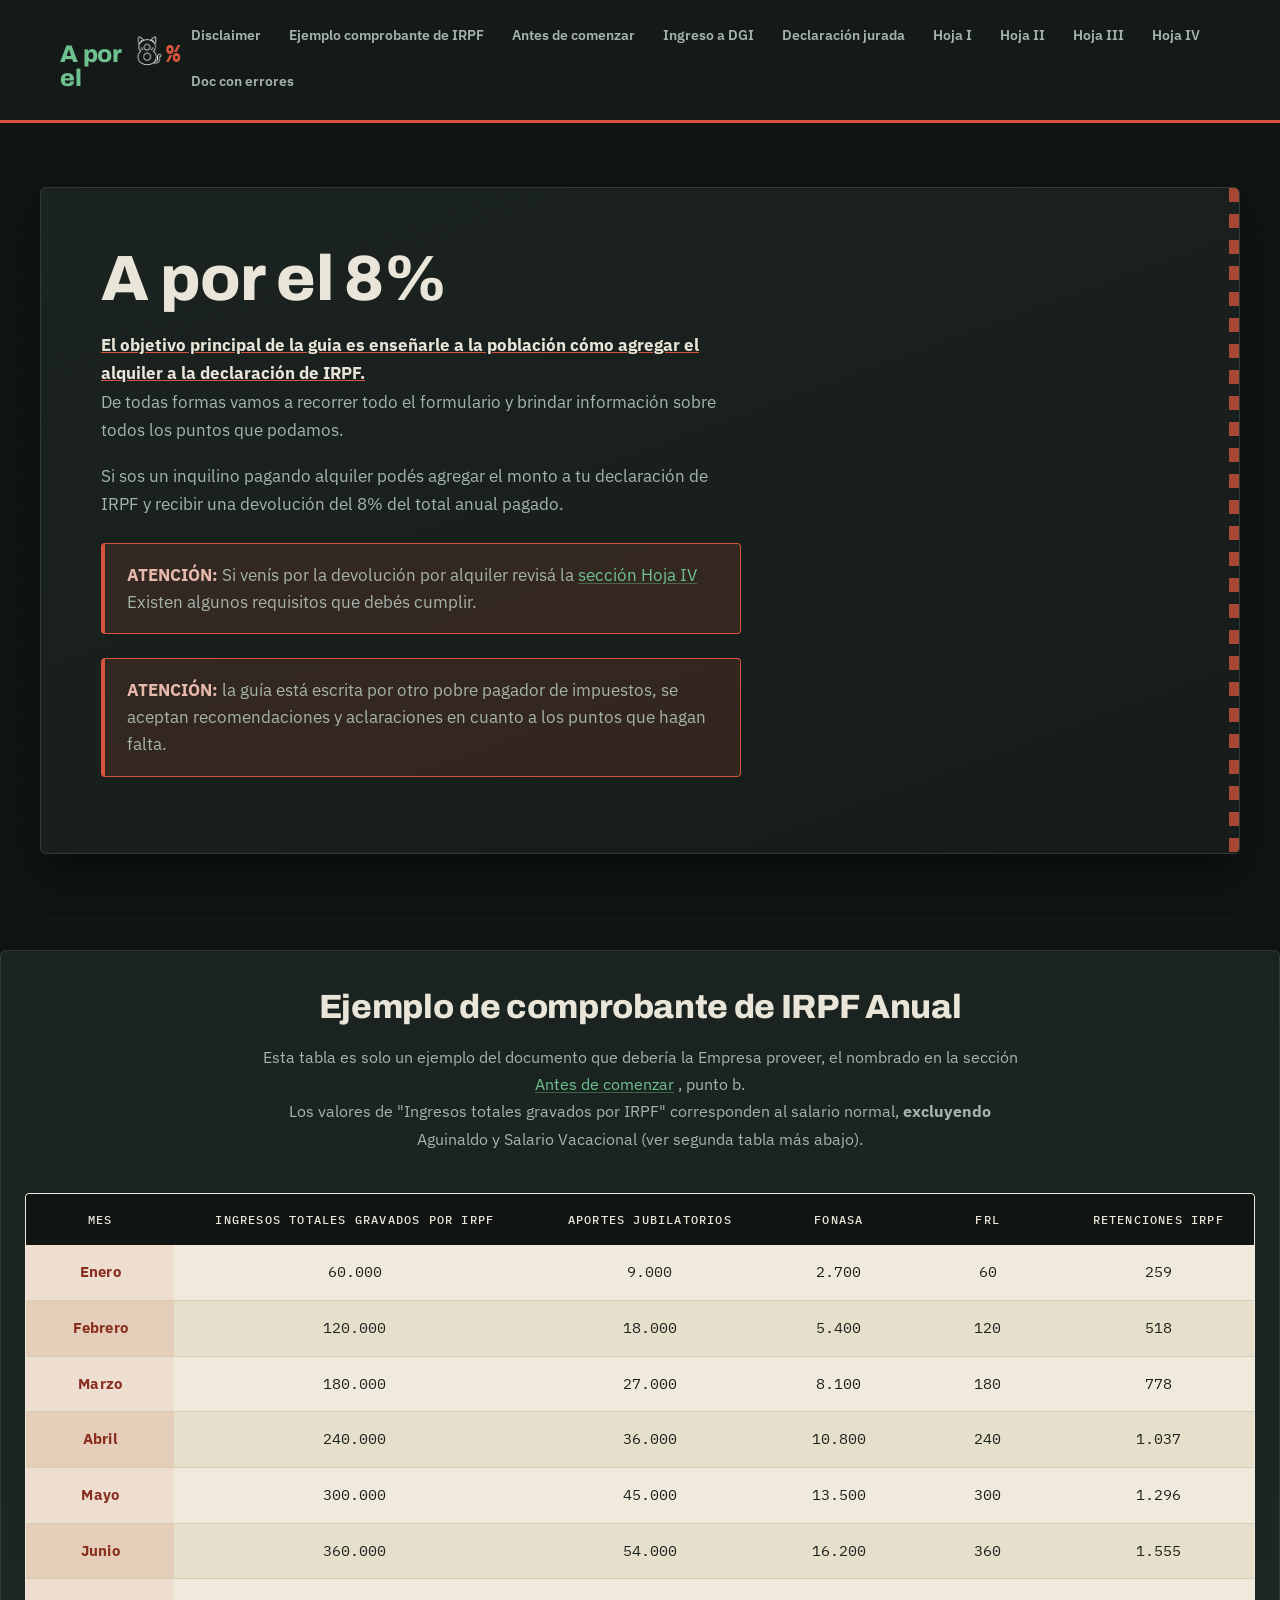
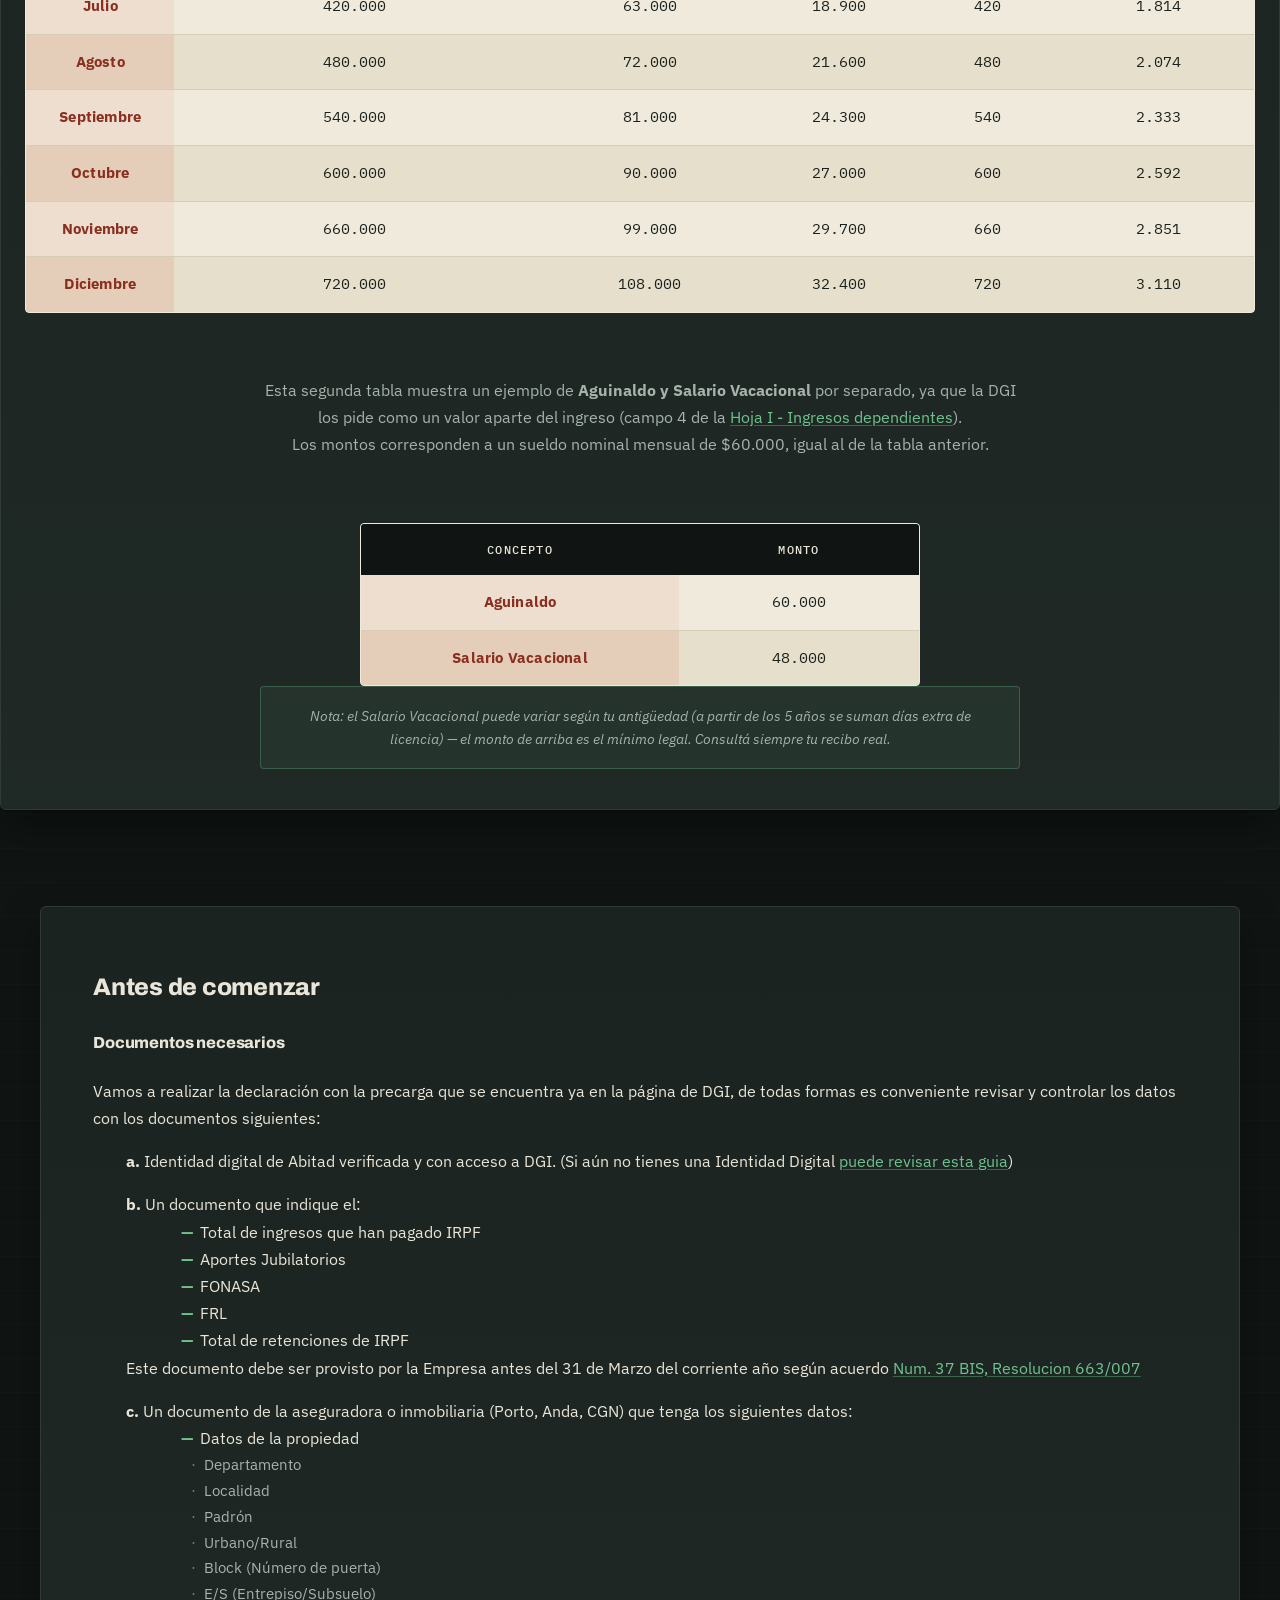
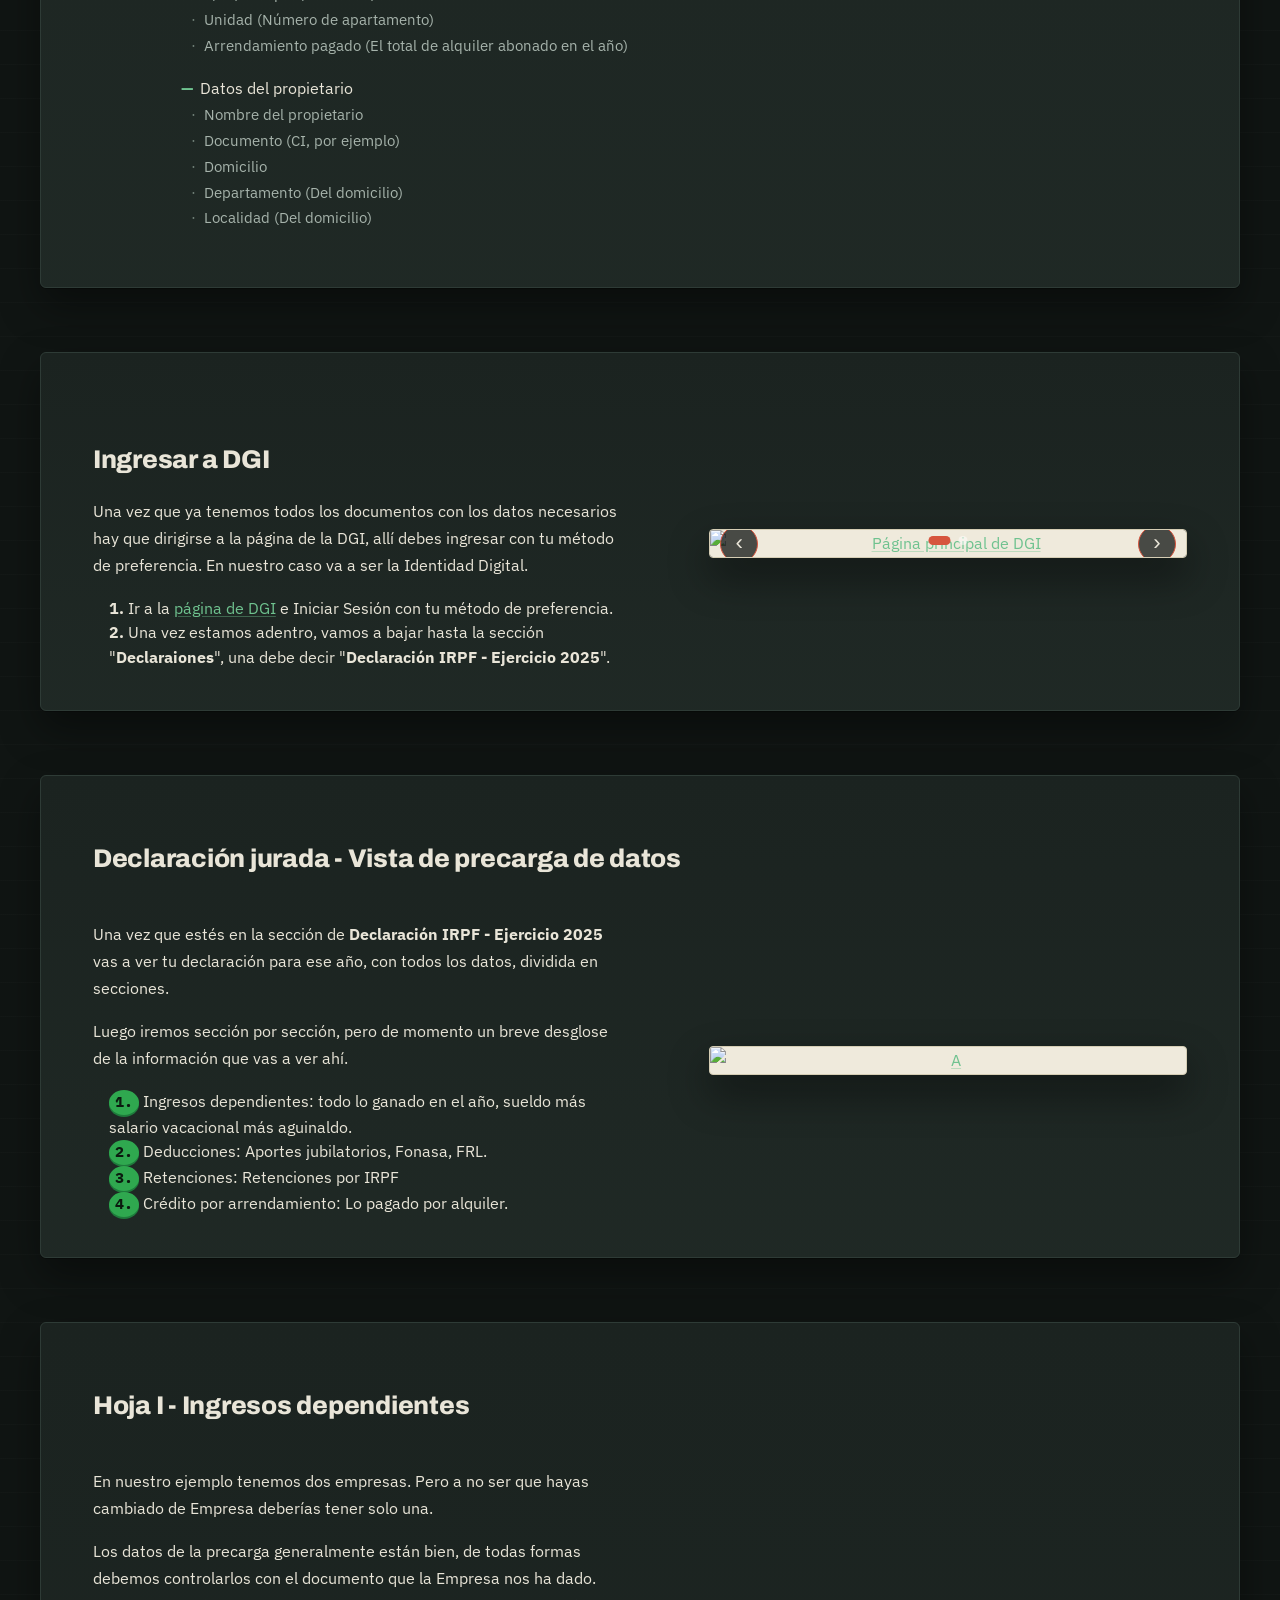
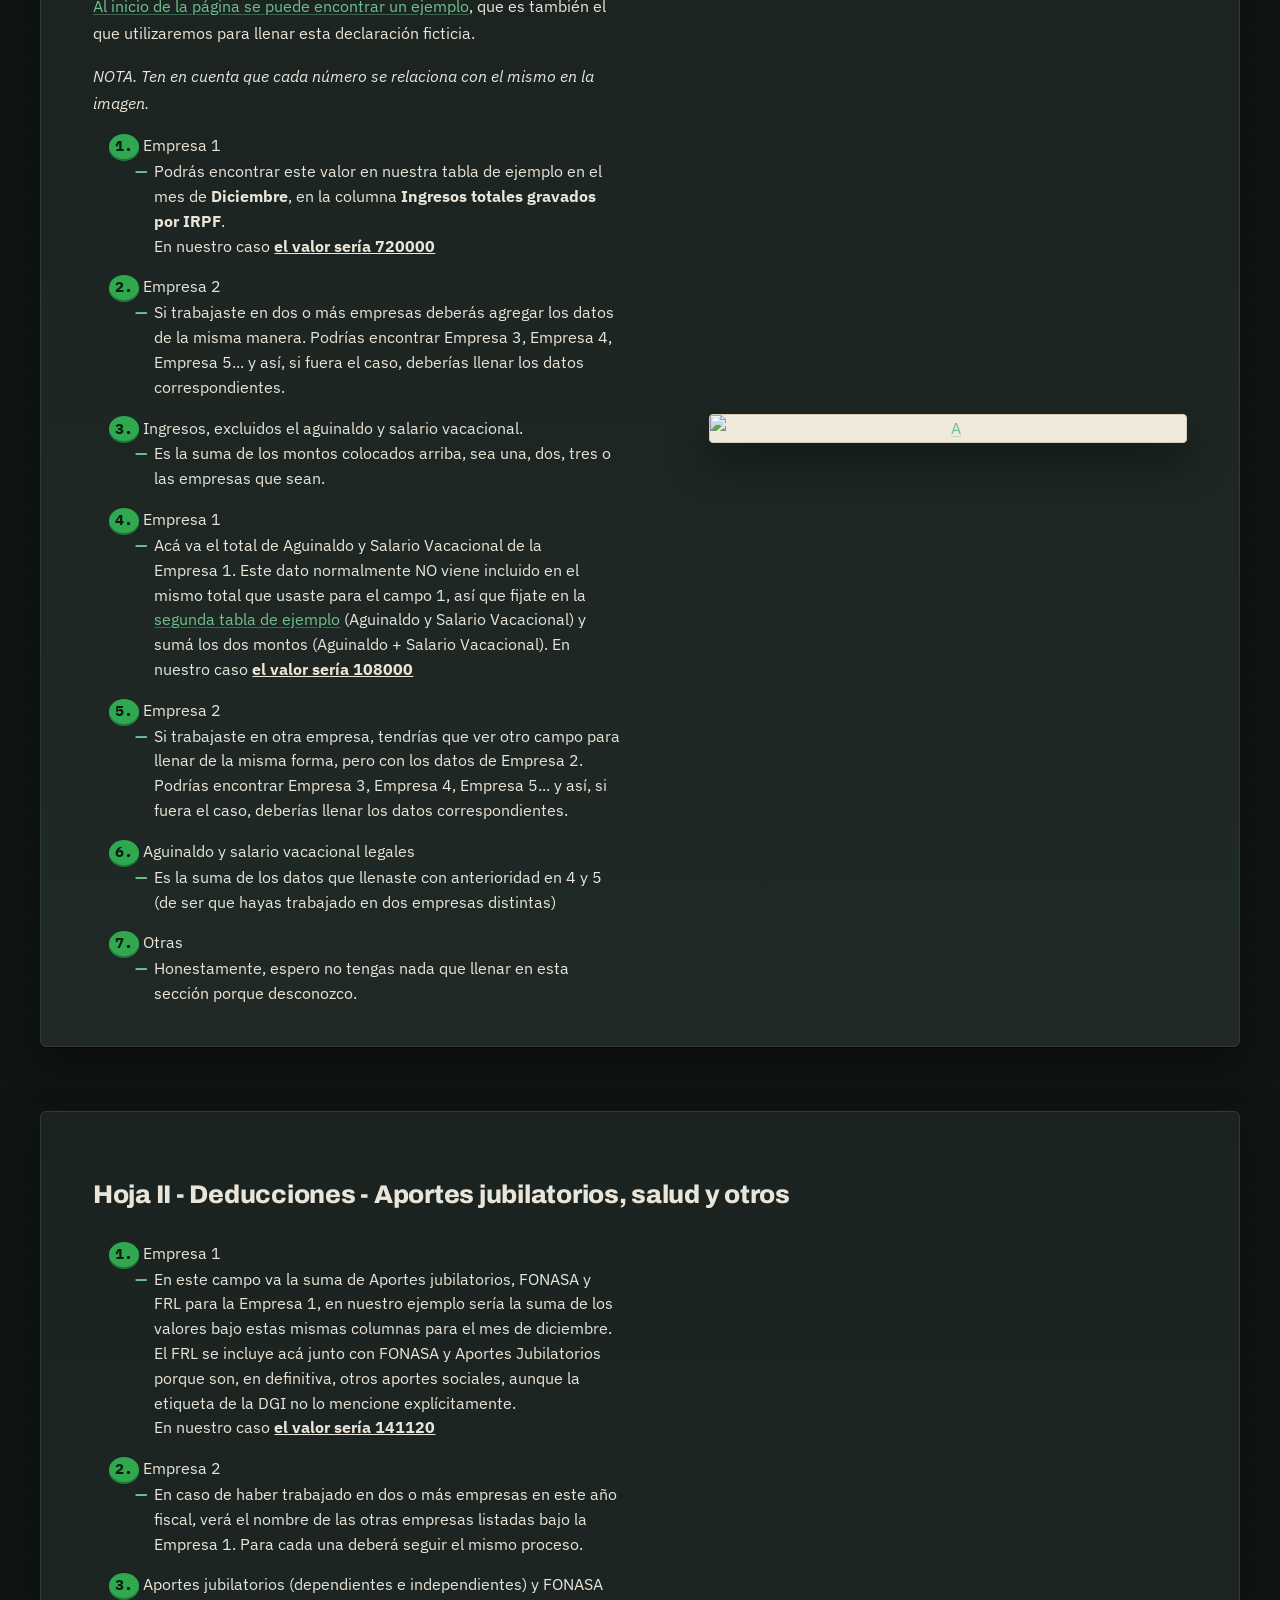
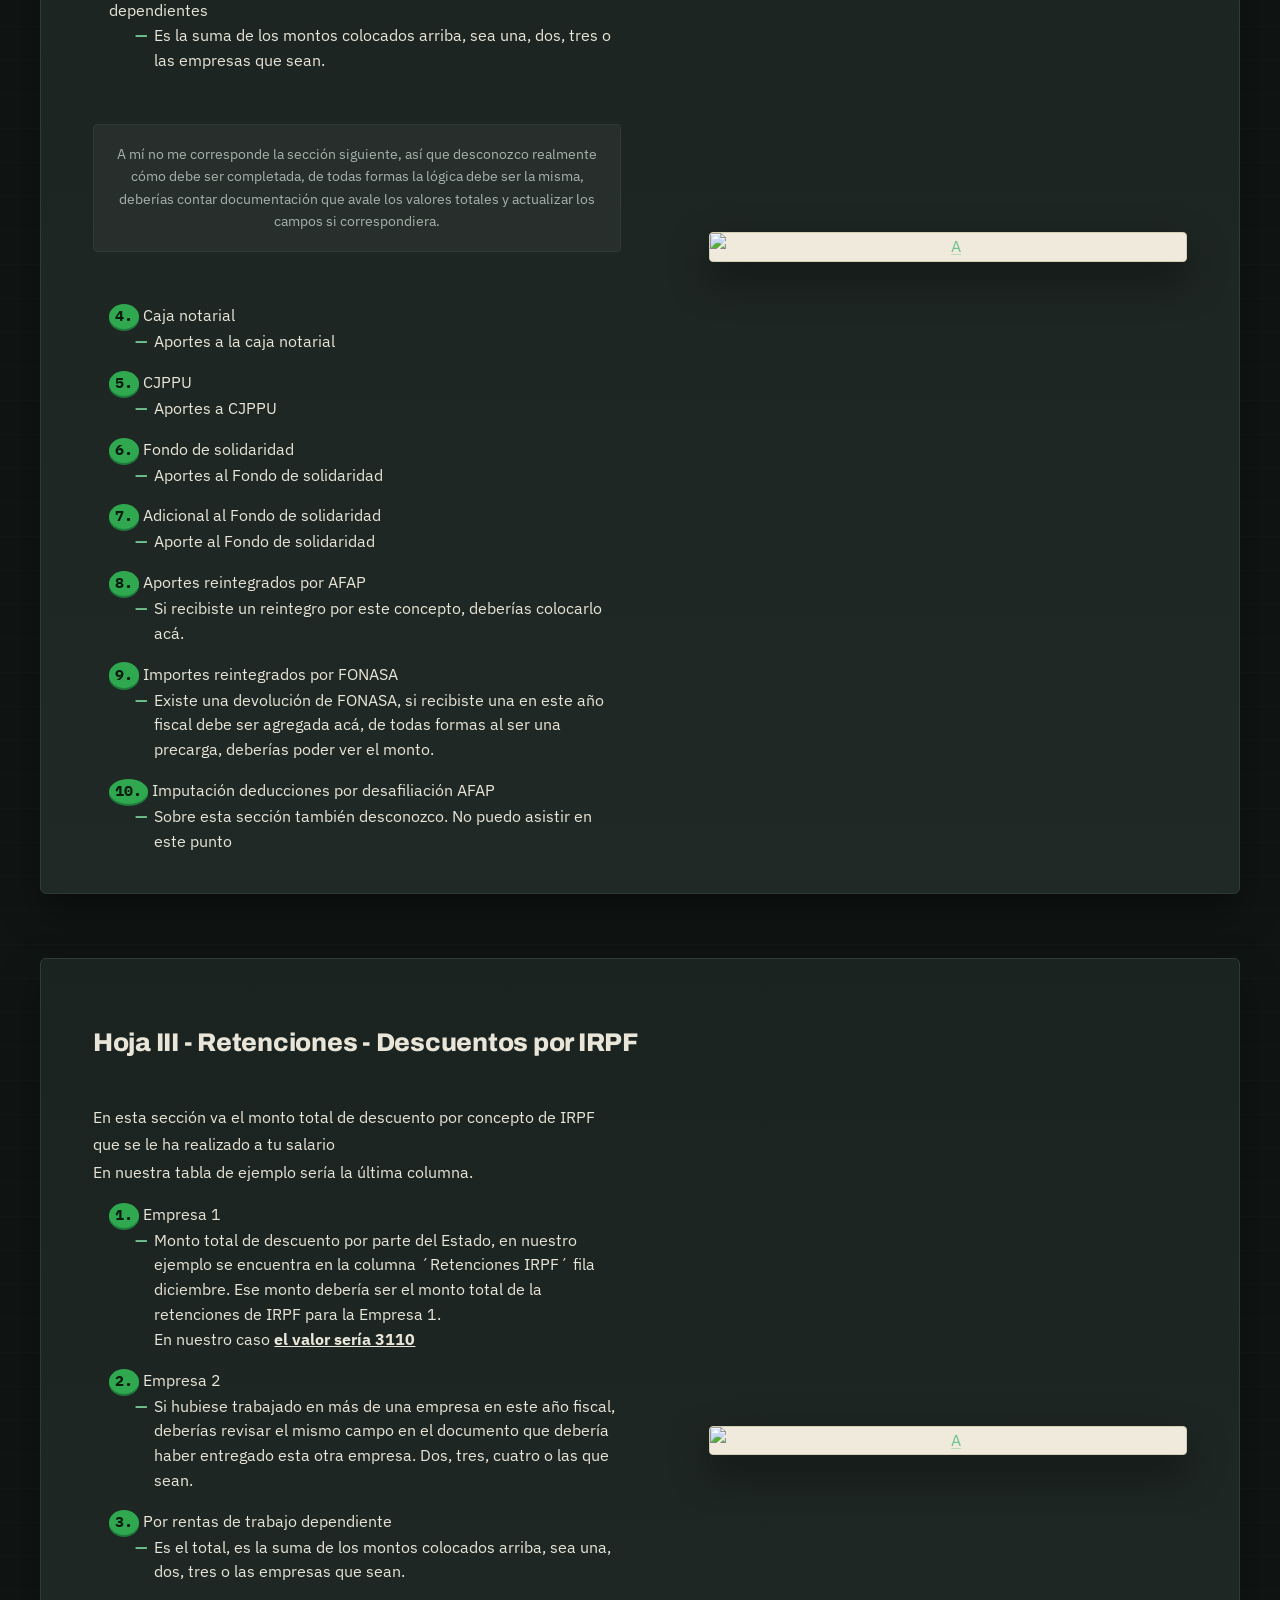
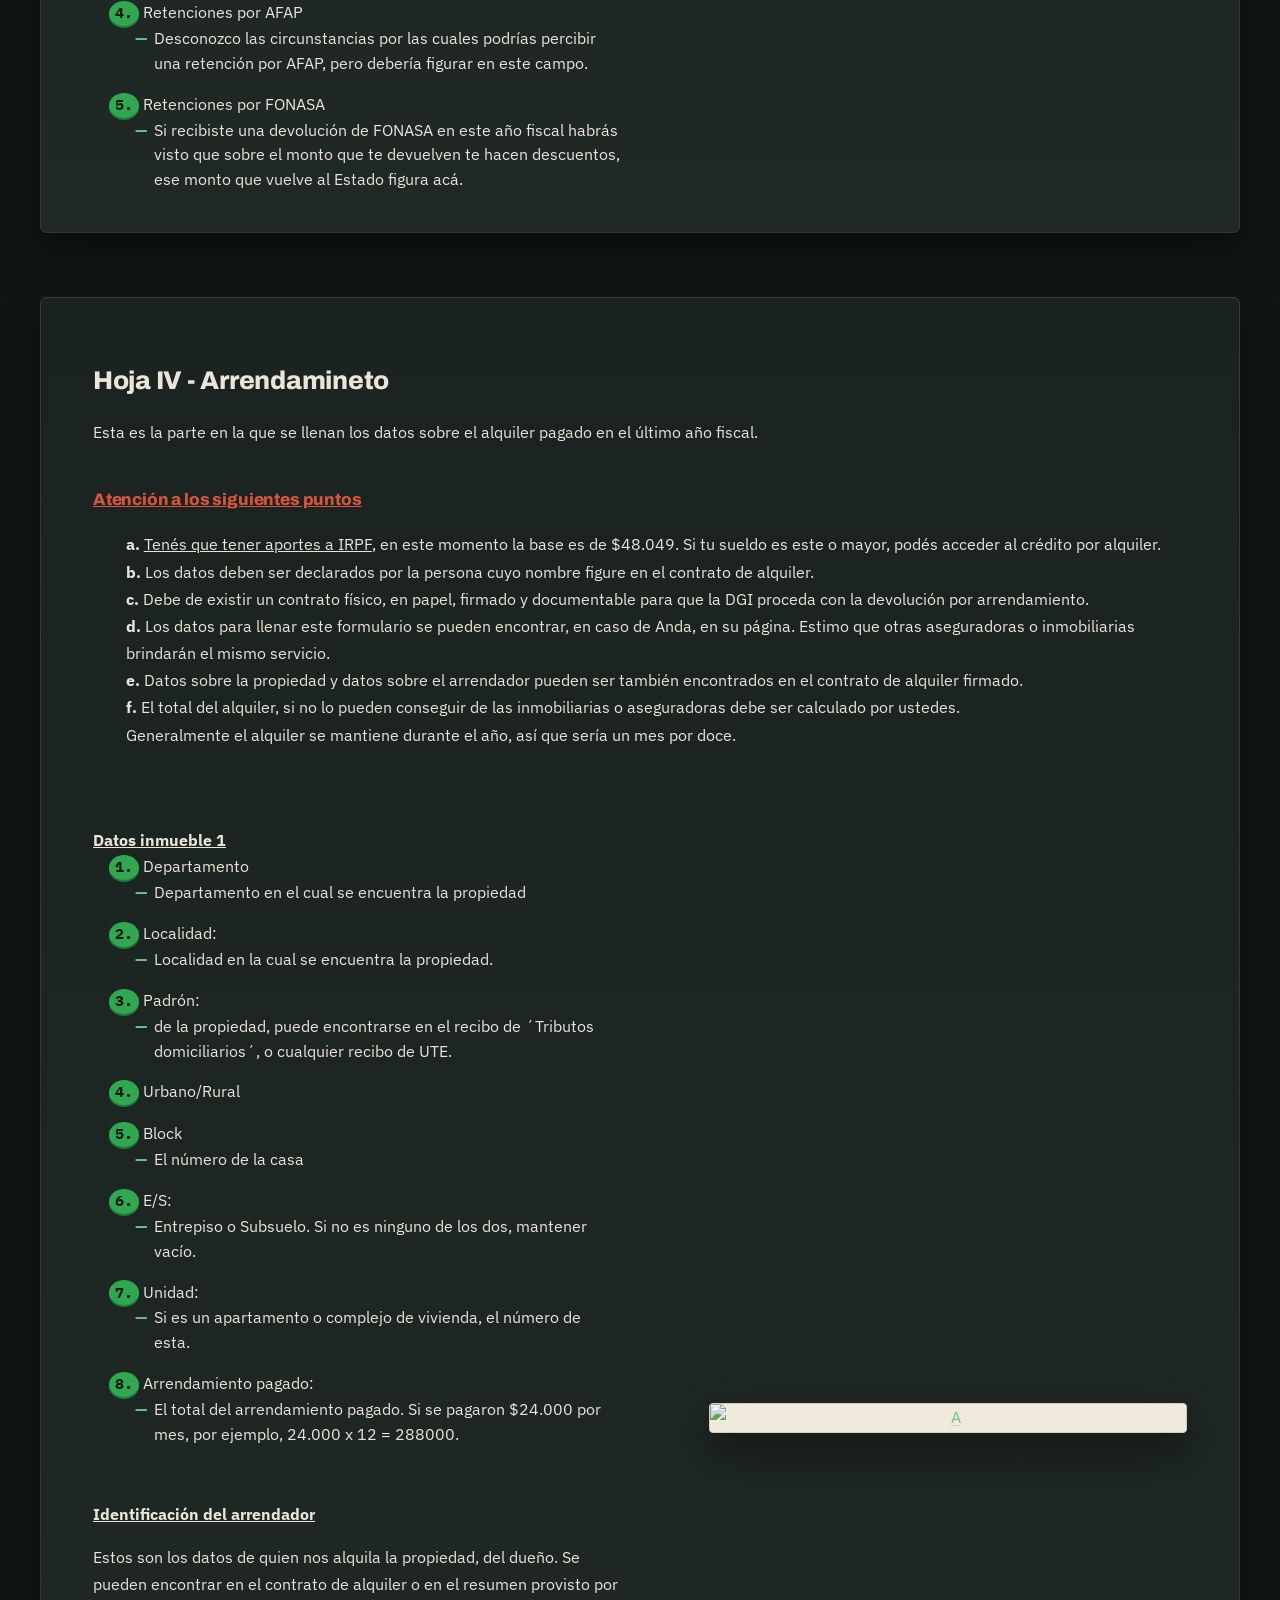
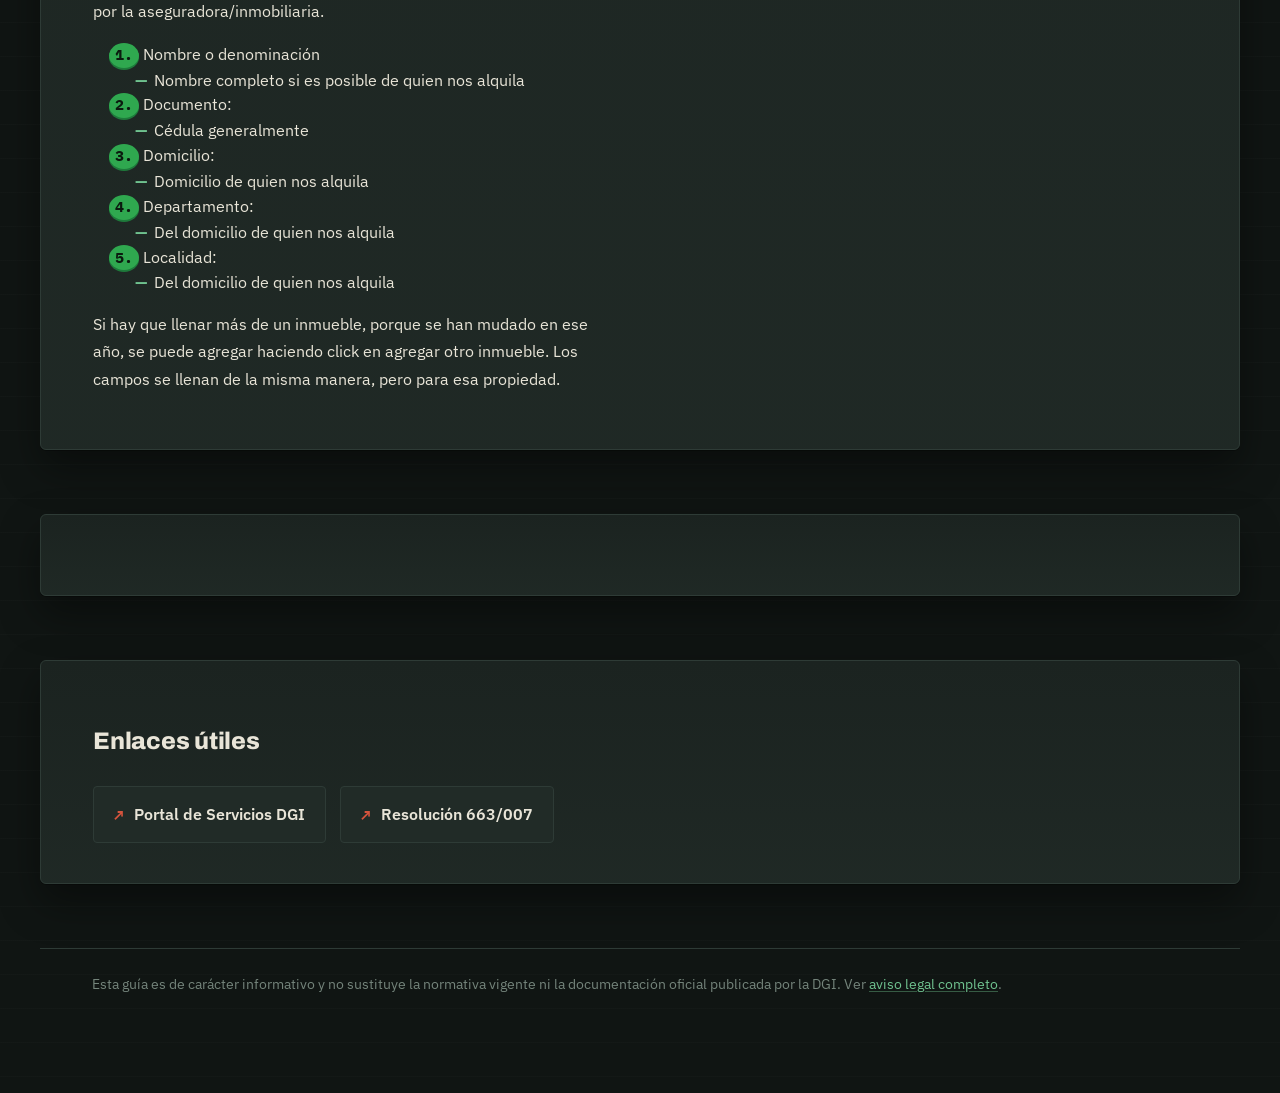
==== commit 2ba965cb: "Fixed Typo" ====
--- a/index.html
+++ b/index.html
@@ -558,7 +558,7 @@
 <h3><u>Atención a los siguientes puntos</u></h3>
 <li><b>a.</b> <u>Tenés que tener aportes a IRPF</u>, en este momento la base es de $48.049. Si tu sueldo es este o mayor, podés acceder al crédito por alquiler.</li>
 <li><b>b.</b> Los datos deben ser declarados por la persona cuyo nombre figure en el contrato de alquiler.</li>
-<li><b>c.</b> Debe de existir un contrato físico, en papel, firmado y documentable para que la DGI procesa con la devolución por arrendamiento.</li>
+<li><b>c.</b> Debe de existir un contrato físico, en papel, firmado y documentable para que la DGI proceda con la devolución por arrendamiento.</li>
 <li><b>d.</b> Los datos para llenar este formulario se pueden encontrar, en caso de Anda, en su página. Estimo que otras aseguradoras o inmobiliarias brindarán el mismo servicio.</li>
 <li><b>e.</b> Datos sobre la propiedad y datos sobre el arrendador pueden ser también encontrados en el contrato de alquiler firmado.</li>
 <li><b>f.</b> El total del alquiler, si no lo pueden conseguir de las inmobiliarias o aseguradoras debe ser calculado por ustedes. <br>
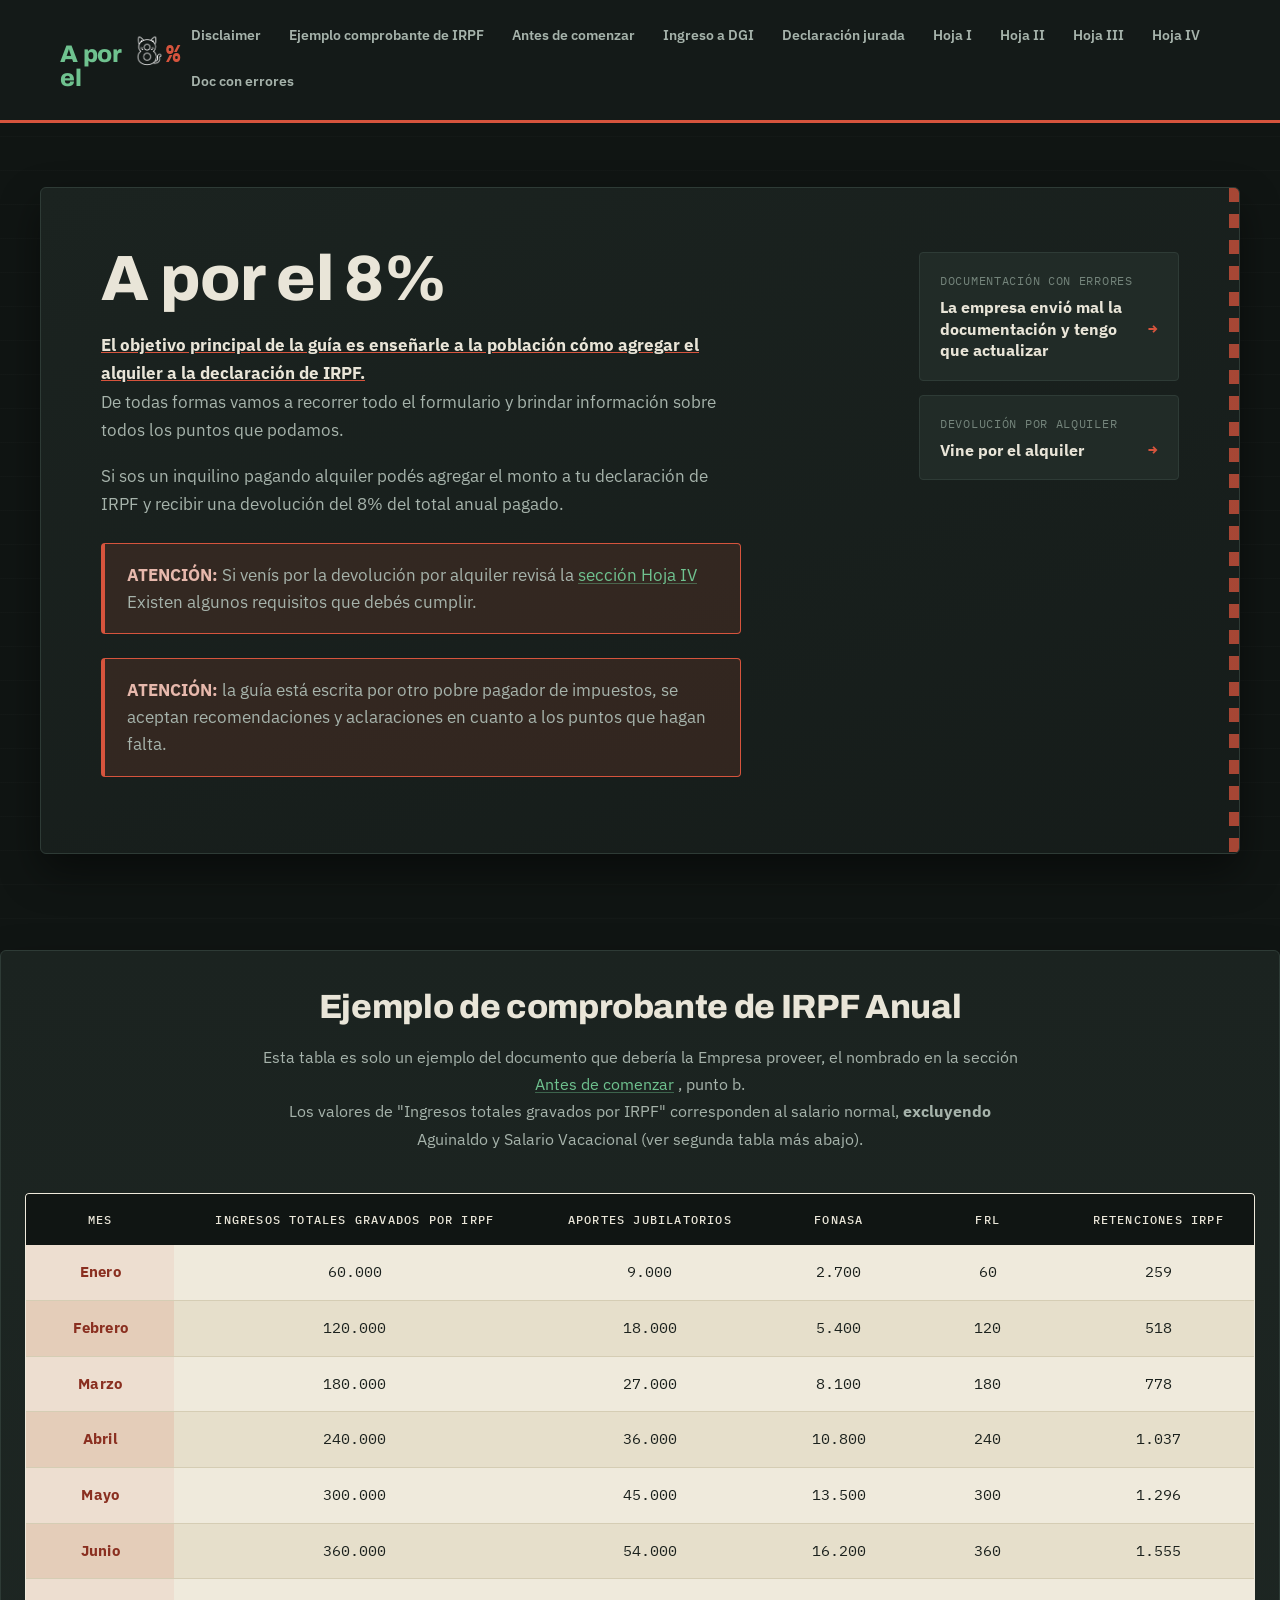
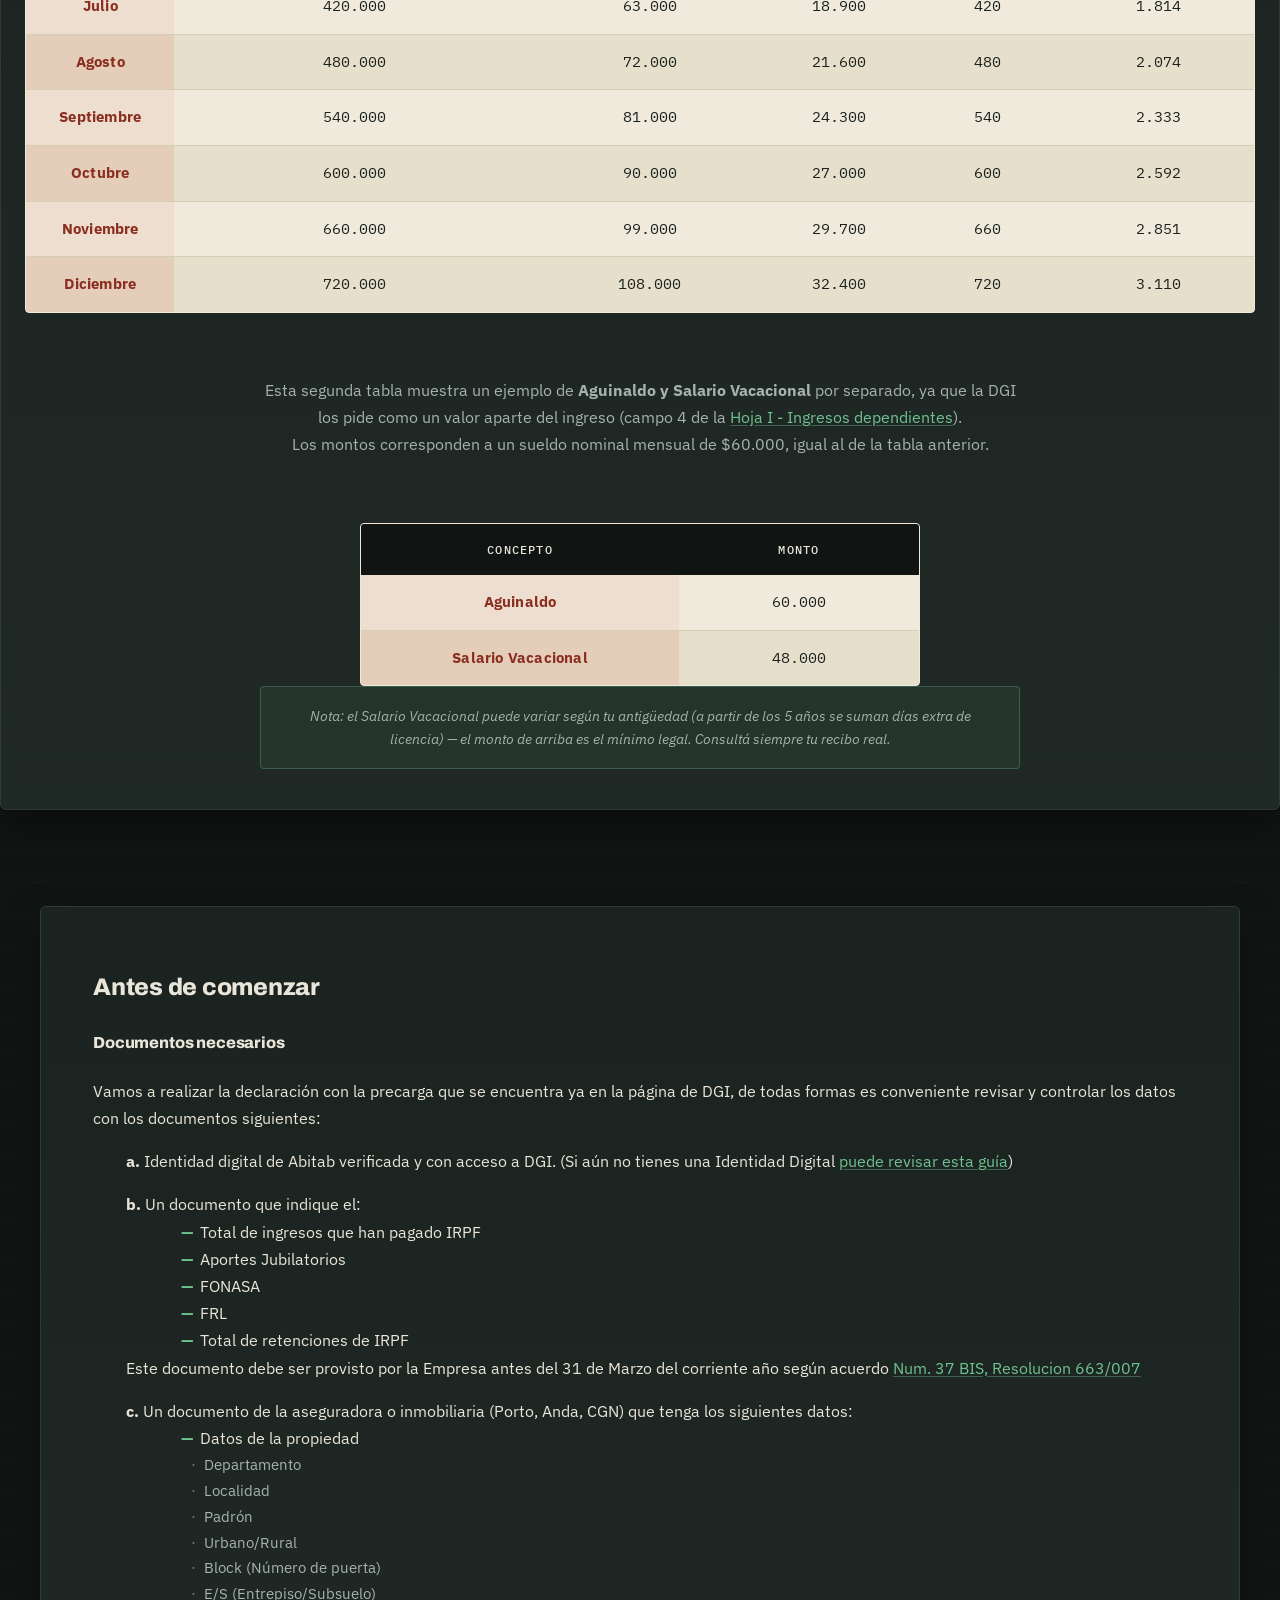
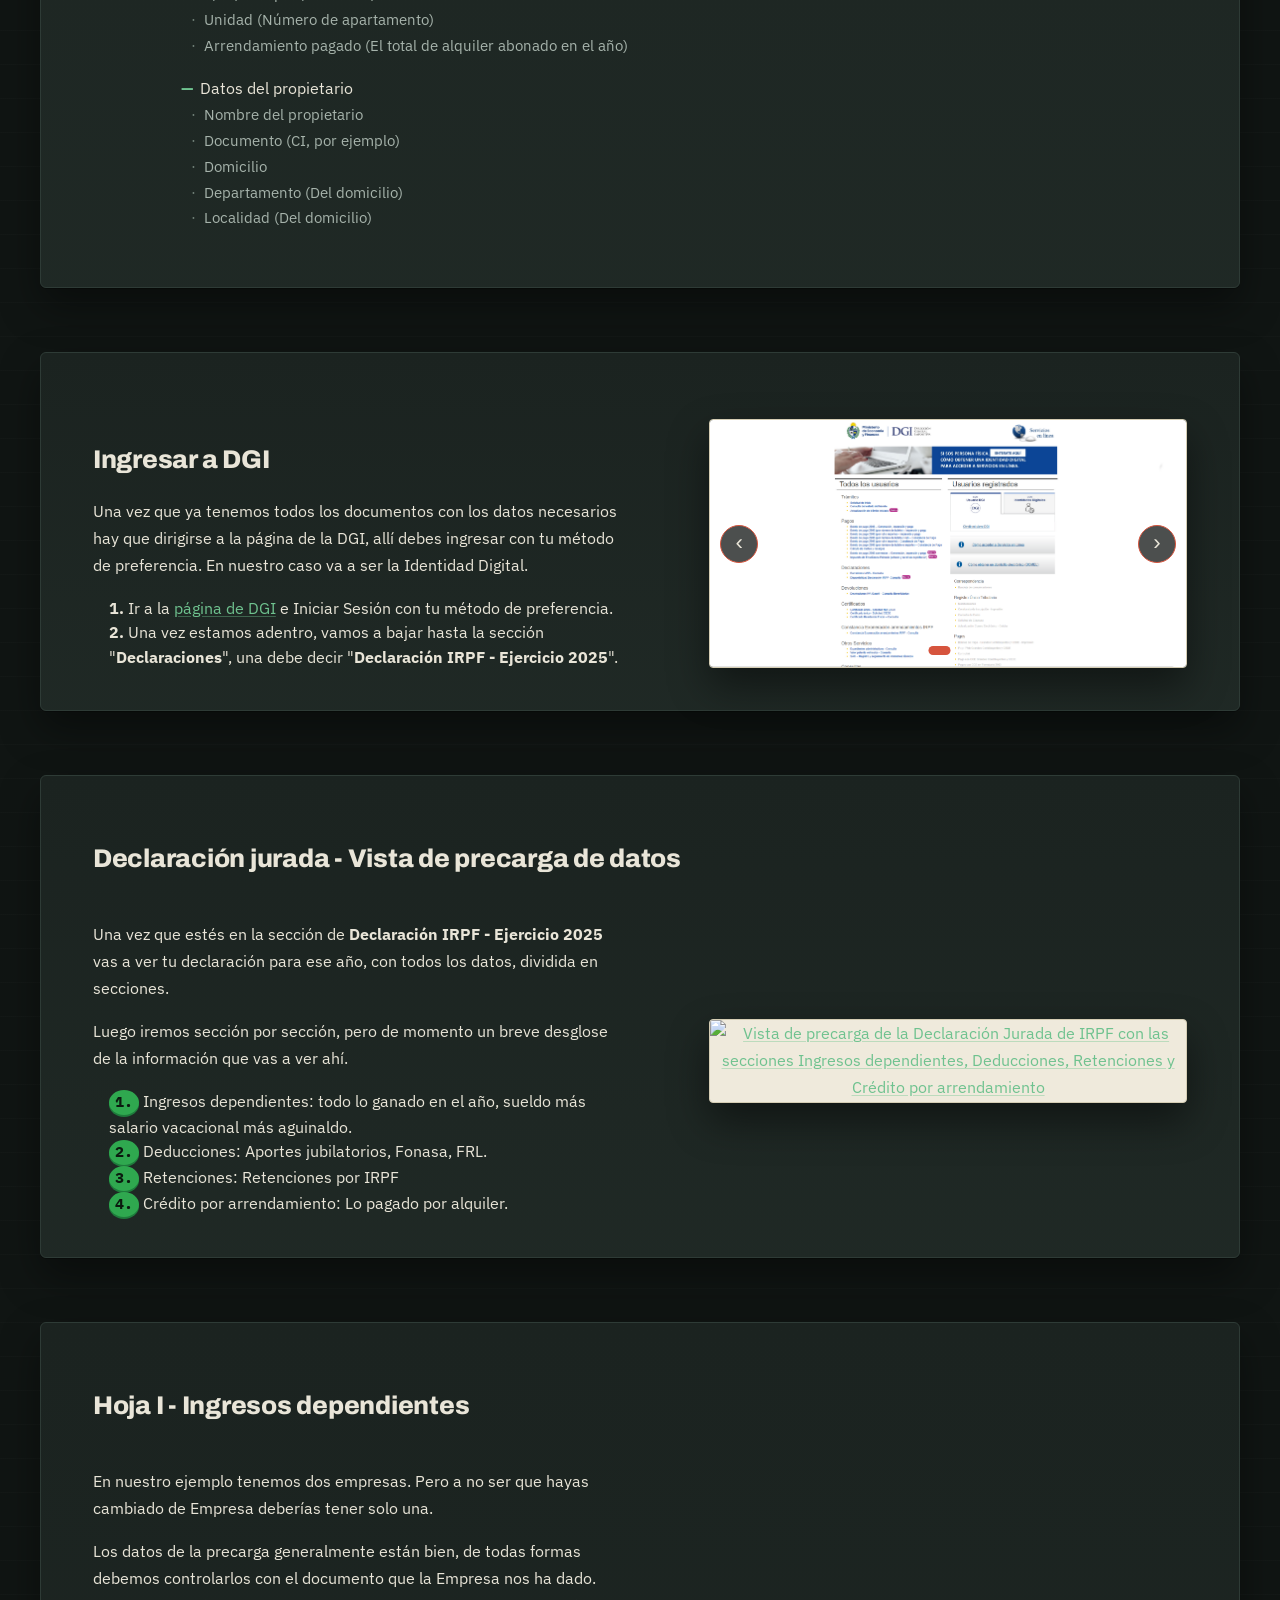
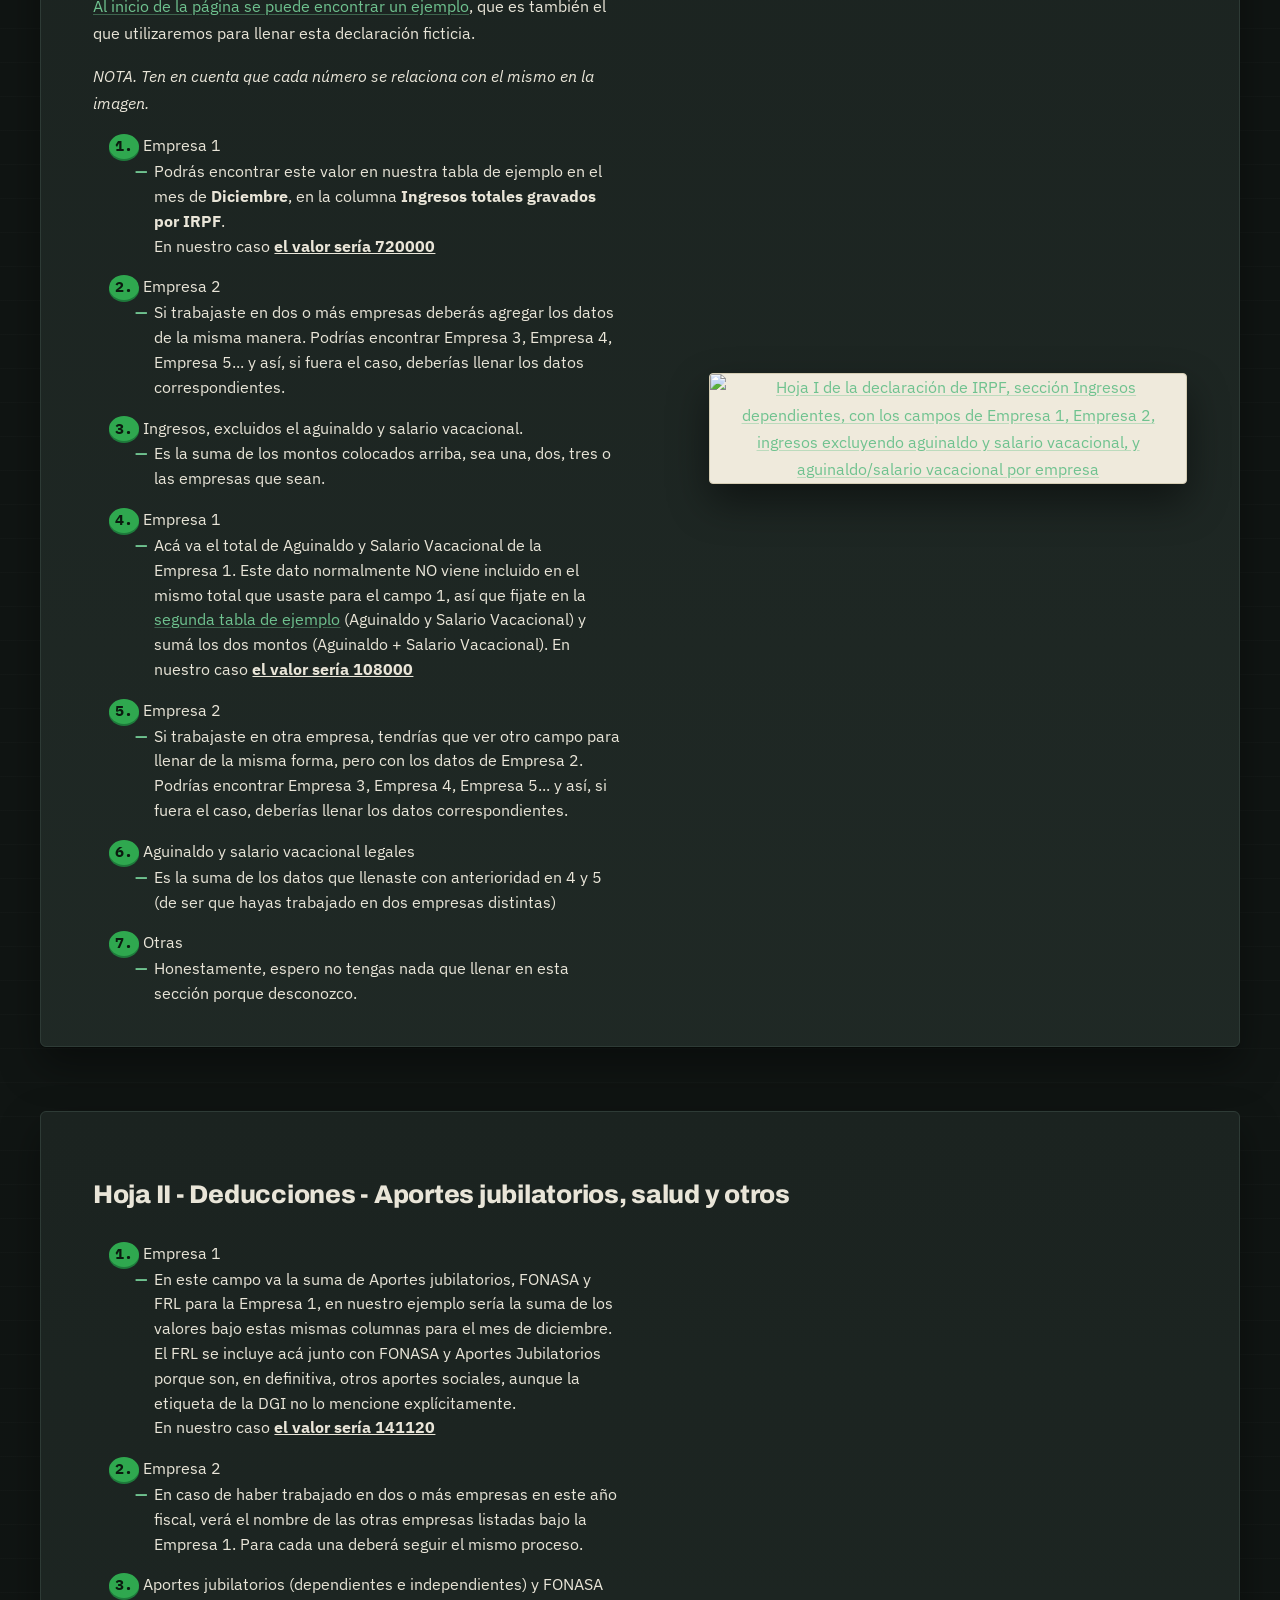
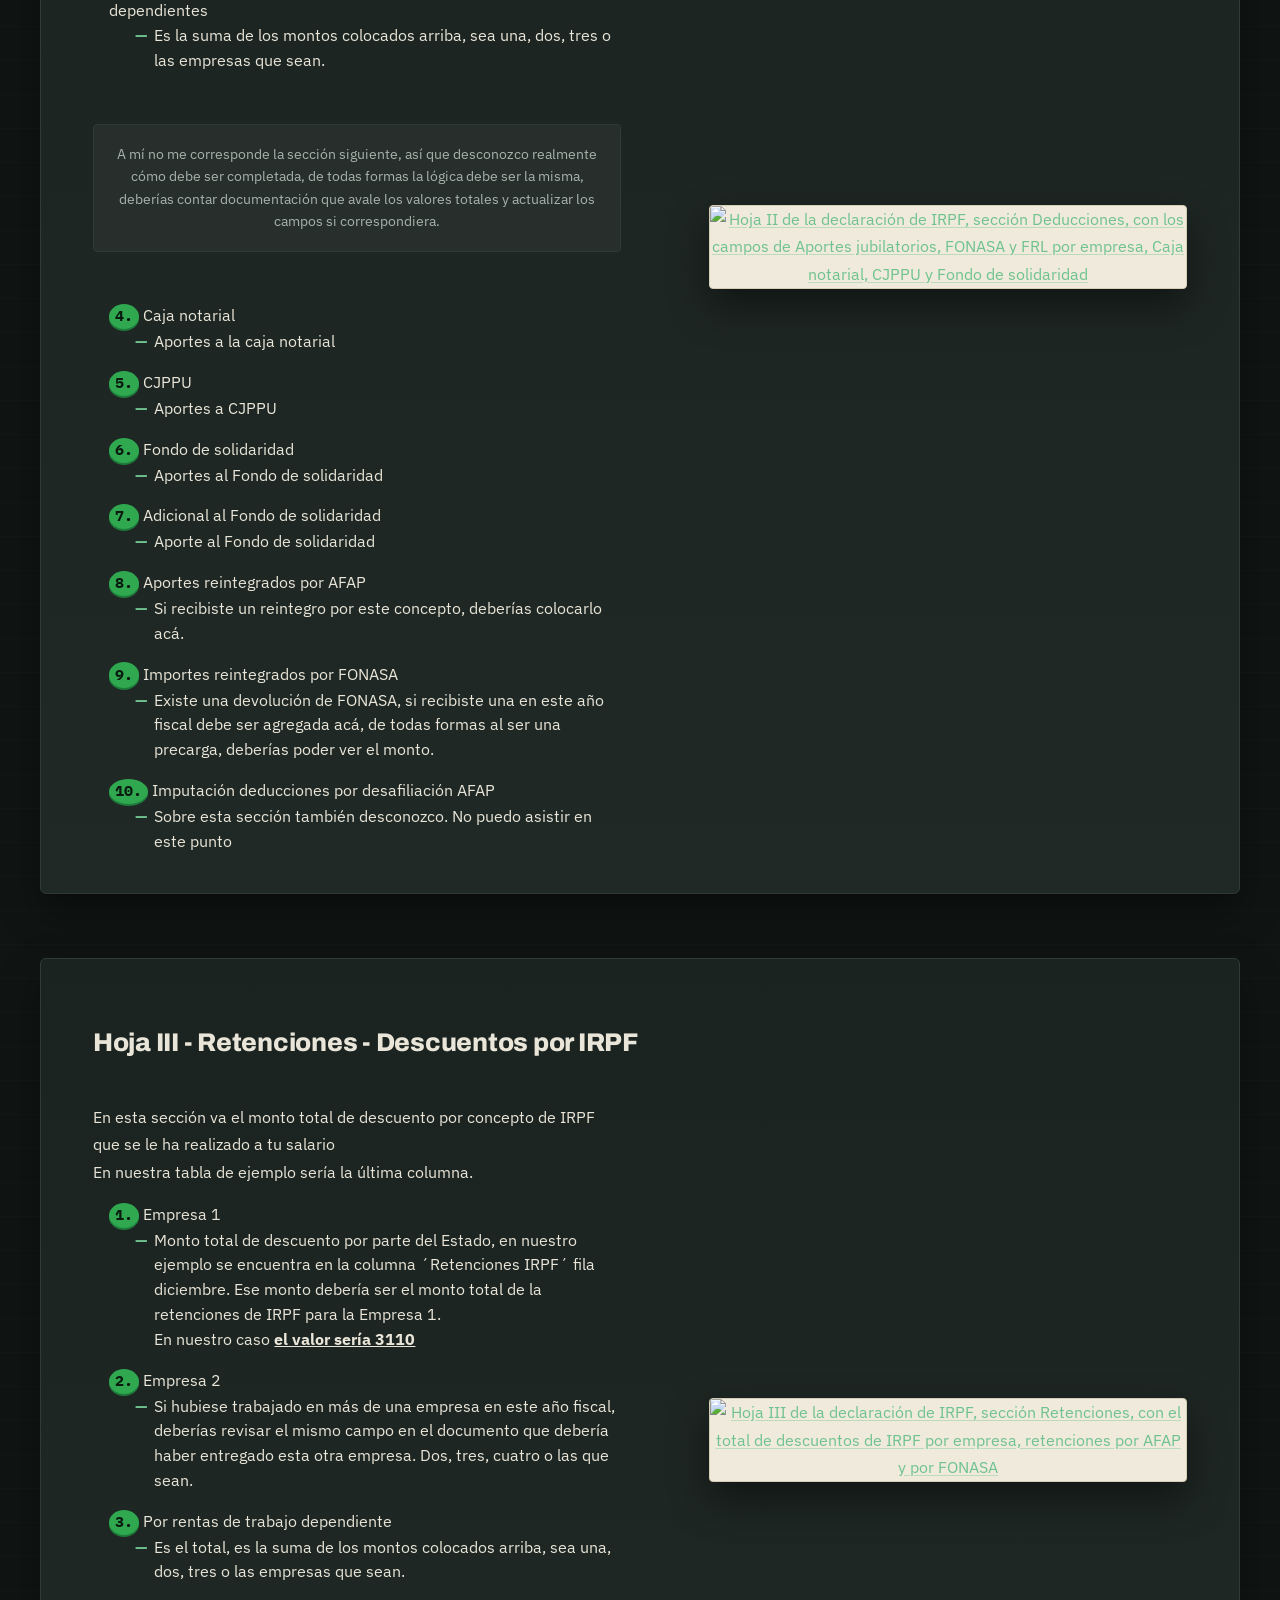
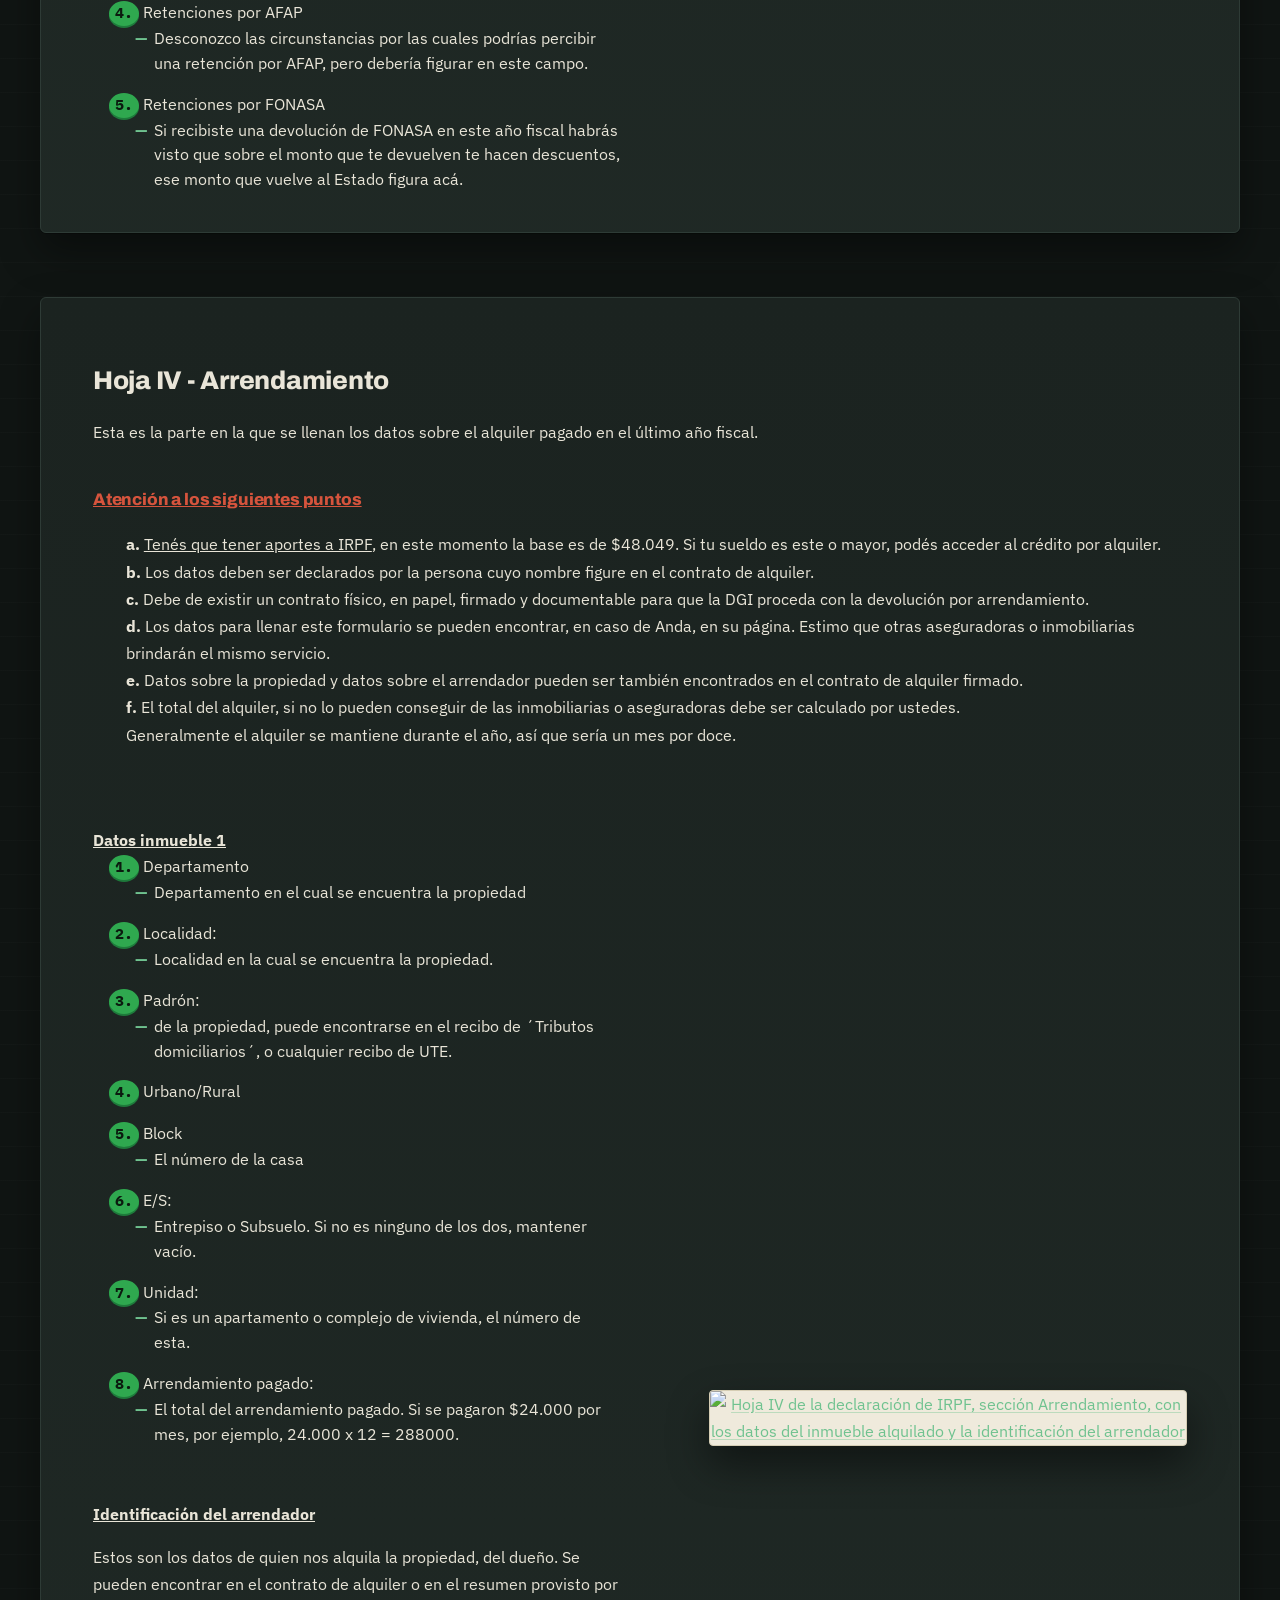
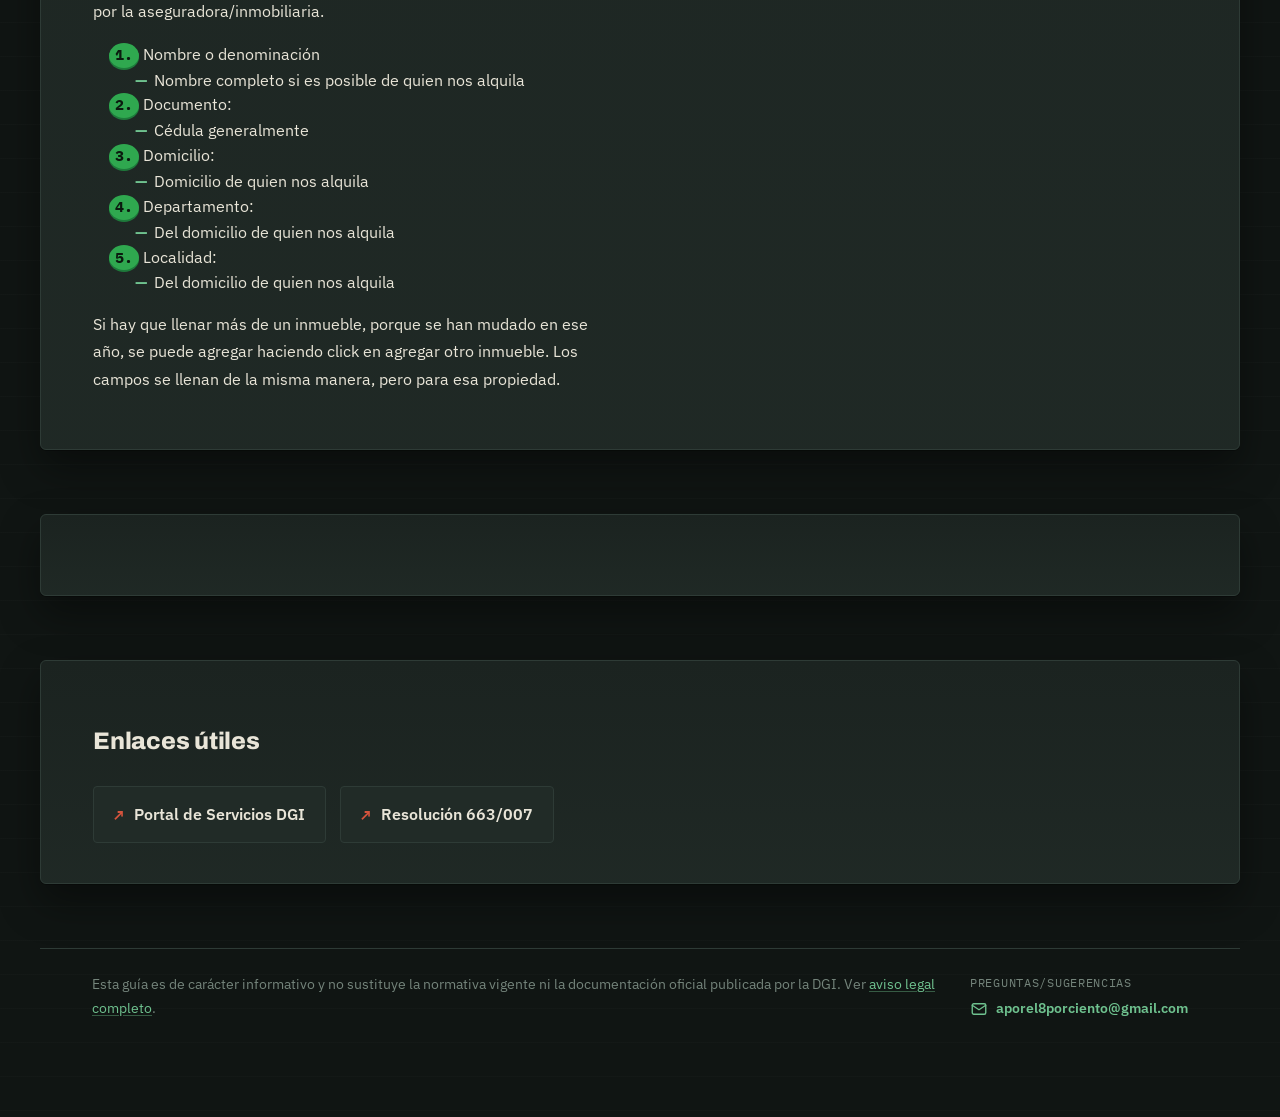
==== commit 860ea3ee: "Only HTML Files update" ====
--- a/index.html
+++ b/index.html
@@ -64,7 +64,7 @@
                 A por el 8%
             </h1>
             <p>
-                <b><u>El objetivo principal de la guia es enseñarle a la población cómo agregar el alquiler a la declaración de IRPF.</u></b><br>
+                <b><u>El objetivo principal de la guía es enseñarle a la población cómo agregar el alquiler a la declaración de IRPF.</u></b><br>
                 De todas formas vamos a recorrer todo el formulario y brindar información sobre todos los puntos que podamos.
             </p>
             <p>
@@ -75,6 +75,17 @@
             <p class="callout callout-warning"><b>ATENCIÓN:</b> la guía está escrita por otro pobre pagador de impuestos, se aceptan recomendaciones y aclaraciones en cuanto a los puntos que hagan falta.</p>
         </div>
 
+        <div class="hero-shortcuts">
+            <a href="docconerrores.html" class="hero-shortcut">
+                <span class="hero-shortcut-label">Documentación con errores</span>
+                <span class="hero-shortcut-title">La empresa envió mal la documentación y tengo que actualizar</span>
+            </a>
+            <a href="#pagina6" class="hero-shortcut">
+                <span class="hero-shortcut-label">Devolución por alquiler</span>
+                <span class="hero-shortcut-title">Vine por el alquiler</span>
+            </a>
+        </div>
+
     </section>
 
 
@@ -284,8 +295,8 @@
         <h2>Antes de comenzar</h2>
             <h4>Documentos necesarios</h4>
             <p>Vamos a realizar la declaración con la precarga que se encuentra ya en la página de DGI, de todas formas es conveniente revisar y controlar los datos con los documentos siguientes:</p>
-            <li><b>a.</b> Identidad digital de Abitad verificada y con acceso a DGI. (Si aún no tienes una Identidad Digital 
-                <a href="https://www.gub.uy/direccion-general-impositiva/comunicacion/publicaciones/obtencion-identidad-digital-para-acceder-servicios-linea-dgi">puede revisar esta guia</a>)
+            <li><b>a.</b> Identidad digital de Abitab verificada y con acceso a DGI. (Si aún no tienes una Identidad Digital 
+                <a href="https://www.gub.uy/direccion-general-impositiva/comunicacion/publicaciones/obtencion-identidad-digital-para-acceder-servicios-linea-dgi">puede revisar esta guía</a>)
             </li>
             </p>
             <li> <b>b.</b> Un documento que indique el:
@@ -333,7 +344,7 @@
                     Una vez que ya tenemos todos los documentos con los datos necesarios hay que dirigirse a la página de la DGI, allí debes ingresar con tu método de preferencia. En nuestro caso va a ser la Identidad Digital.
                 </p>
                 <li><b>1.</b> Ir a la <a href="https://servicios.dgi.gub.uy/serviciosenlinea">página de DGI</a> e Iniciar Sesión con tu método de preferencia.</li>
-                <li><b>2.</b> Una vez estamos adentro, vamos a bajar hasta la sección "<b>Declaraiones</b>", una debe decir "<b>Declaración IRPF - Ejercicio 2025</b>".</li>
+                <li><b>2.</b> Una vez estamos adentro, vamos a bajar hasta la sección "<b>Declaraciones</b>", una debe decir "<b>Declaración IRPF - Ejercicio 2025</b>".</li>
 
             </div>
 
@@ -381,7 +392,7 @@
 
             <div class="guide-image">
                 <a href="imgs/index/3.png" class="glightbox">
-                    <img src="imgs/index/3.png" alt="A">
+                    <img src="imgs/index/3.png" alt="Vista de precarga de la Declaración Jurada de IRPF con las secciones Ingresos dependientes, Deducciones, Retenciones y Crédito por arrendamiento">
                 </a>
             </div>
 
@@ -433,7 +444,7 @@
 
             <div class="guide-image">
                 <a href="imgs/index/4.png" class="glightbox">
-                    <img src="imgs/index/4.png" alt="A">
+                    <img src="imgs/index/4.png" alt="Hoja I de la declaración de IRPF, sección Ingresos dependientes, con los campos de Empresa 1, Empresa 2, ingresos excluyendo aguinaldo y salario vacacional, y aguinaldo/salario vacacional por empresa">
                 </a>
             </div>
 
@@ -455,7 +466,7 @@
             <div class="guide-text">
                 <li><b class="greenRounded" >1.</b> Empresa&nbsp;1</li>
                     <li class="list2">En este campo va la suma de Aportes jubilatorios, FONASA y FRL para la Empresa&nbsp;1, en nuestro ejemplo sería la suma de los valores bajo estas mismas columnas para el mes de diciembre. El FRL se incluye acá junto con FONASA y Aportes Jubilatorios porque son, en definitiva, otros aportes sociales, aunque la etiqueta de la DGI no lo mencione explícitamente. <br>
-                     En nuestro caso <b><u>el valor&nbsp;sería&nbsp;141120</u></b></li></li>
+                     En nuestro caso <b><u>el valor&nbsp;sería&nbsp;141120</u></b></li>
                     <p></p>
                 <li><b class="greenRounded" >2.</b> Empresa&nbsp;2</li>
                     <li class="list2">En caso de haber trabajado en dos o más empresas en este año fiscal, verá el nombre de las otras empresas listadas bajo la Empresa&nbsp;1. Para cada una deberá seguir el mismo proceso.</li>
@@ -490,7 +501,7 @@
 
             <div class="guide-image">
                 <a href="imgs/index/5.png" class="glightbox">
-                    <img src="imgs/index/5.png" alt="A">
+                    <img src="imgs/index/5.png" alt="Hoja II de la declaración de IRPF, sección Deducciones, con los campos de Aportes jubilatorios, FONASA y FRL por empresa, Caja notarial, CJPPU y Fondo de solidaridad">
                 </a>
             </div>
 
@@ -516,7 +527,7 @@
                 
                 <li><b class="greenRounded" >1.</b> Empresa 1</li>
                 <li class="list2">Monto total de descuento por parte del Estado, en nuestro ejemplo se encuentra en la columna ´Retenciones IRPF´ fila diciembre. Ese monto debería ser el monto total de la retenciones de IRPF para la Empresa 1. <br>
-                En nuestro caso <b><u>el valor&nbsp;sería&nbsp;3110</u></b></li></li></li>
+                En nuestro caso <b><u>el valor&nbsp;sería&nbsp;3110</u></b></li>
                 <p></p>
 
                 <li><b class="greenRounded" >2.</b> Empresa 2</li>
@@ -538,7 +549,7 @@
 
             <div class="guide-image">
                 <a href="imgs/index/6.png" class="glightbox">
-                    <img src="imgs/index/6.png" alt="A">
+                    <img src="imgs/index/6.png" alt="Hoja III de la declaración de IRPF, sección Retenciones, con el total de descuentos de IRPF por empresa, retenciones por AFAP y por FONASA">
                 </a>
             </div>
 
@@ -553,7 +564,7 @@
 
     <section id="pagina6" class="guide-section">
 
-        <h2>Hoja  IV - Arrendamineto</h2>
+        <h2>Hoja  IV - Arrendamiento</h2>
 <p>Esta es la parte en la que se llenan los datos sobre el alquiler pagado en el último año fiscal.</p>
 <h3><u>Atención a los siguientes puntos</u></h3>
 <li><b>a.</b> <u>Tenés que tener aportes a IRPF</u>, en este momento la base es de $48.049. Si tu sueldo es este o mayor, podés acceder al crédito por alquiler.</li>
@@ -612,7 +623,7 @@
 
             <div class="guide-image">
                 <a href="imgs/index/7.png" class="glightbox">
-                    <img src="imgs/index/7.png" alt="A">
+                    <img src="imgs/index/7.png" alt="Hoja IV de la declaración de IRPF, sección Arrendamiento, con los datos del inmueble alquilado y la identificación del arrendador">
                 </a>
             </div>
 
@@ -667,6 +678,17 @@
             vigente ni la documentación oficial publicada por la DGI. Ver
             <a href="disclaimer.html">aviso legal completo</a>.
         </p>
+
+        <div class="footer-contact">
+            <span class="footer-contact-label">Preguntas/Sugerencias</span>
+            <a href="mailto:aporel8porciento@gmail.com" class="footer-contact-link">
+                <svg viewBox="0 0 24 24" fill="none" stroke="currentColor" stroke-width="1.8" stroke-linecap="round" stroke-linejoin="round" aria-hidden="true">
+                    <rect x="3" y="5" width="18" height="14" rx="2"></rect>
+                    <path d="M3 7l9 6 9-6"></path>
+                </svg>
+                aporel8porciento@gmail.com
+            </a>
+        </div>
     </footer>
 
 
--- a/style.css
+++ b/style.css
@@ -477,6 +477,10 @@
     border-radius: var(--radius-lg);
     box-shadow: var(--shadow-receipt);
     overflow: hidden;
+    display: flex;
+    align-items: flex-start;
+    justify-content: space-between;
+    gap: var(--space-4);
 }
 
 .hero::after{
@@ -512,6 +516,62 @@
 .hero-content p b u{
     color: var(--text);
     text-decoration-color: var(--stamp);
+}
+
+/* ===== HERO SHORTCUTS ===== */
+
+.hero-shortcuts{
+    position: relative;
+    display: flex;
+    flex-direction: column;
+    gap: 14px;
+    flex: 0 0 260px;
+    max-width: 260px;
+    padding-top: 4px;
+}
+
+.hero-shortcut{
+    display: flex;
+    flex-direction: column;
+    gap: 6px;
+    padding: 18px 20px;
+    background: var(--panel-2);
+    border: 1px solid var(--border);
+    border-radius: var(--radius-md);
+    text-decoration: none;
+    color: var(--text);
+    transition: border-color .15s ease, background .15s ease, transform .15s ease;
+}
+
+.hero-shortcut:hover{
+    border-color: var(--stamp);
+    background: var(--panel);
+    transform: translateY(-2px);
+}
+
+.hero-shortcut-label{
+    font-family: var(--font-mono);
+    font-size: .74rem;
+    text-transform: uppercase;
+    letter-spacing: .06em;
+    color: var(--text-faint);
+}
+
+.hero-shortcut-title{
+    display: flex;
+    align-items: center;
+    justify-content: space-between;
+    gap: 10px;
+    font-weight: 700;
+    font-size: 1rem;
+    line-height: 1.35;
+}
+
+.hero-shortcut-title::after{
+    content: "→";
+    flex-shrink: 0;
+    color: var(--stamp);
+    font-family: var(--font-mono);
 }
 
 /* ===== GUIDE GRID ===== */
@@ -652,15 +712,59 @@
     color: var(--text-faint);
     font-size: .88rem;
     border-top: 1px solid var(--border);
+    display: flex;
+    flex-wrap: wrap;
+    align-items: center;
+    justify-content: space-between;
+    gap: var(--space-3);
 }
 
 footer p{
     margin: 0;
     text-align: left;
+    flex: 1 1 320px;
 }
 
 footer a{
     color: var(--pine);
+}
+
+.footer-contact{
+    display: flex;
+    flex-direction: column;
+    align-items: flex-start;
+    gap: 4px;
+    flex: 0 0 auto;
+}
+
+.footer-contact-label{
+    font-family: var(--font-mono);
+    font-size: .74rem;
+    text-transform: uppercase;
+    letter-spacing: .06em;
+    color: var(--text-faint);
+}
+
+.footer-contact-link{
+    display: inline-flex;
+    align-items: center;
+    gap: 8px;
+    color: var(--pine);
+    text-decoration: none;
+    font-weight: 600;
+    white-space: nowrap;
+}
+
+.footer-contact-link svg{
+    width: 18px;
+    height: 18px;
+    flex-shrink: 0;
+    color: var(--pine);
+}
+
+.footer-contact-link:hover,
+.footer-contact-link:hover svg{
+    color: var(--stamp);
 }
 
 /* ===== RESPONSIVE GENERAL ===== */
@@ -713,6 +817,18 @@
     .hero{
         margin: var(--space-3) auto;
         padding: 40px 26px 34px;
+        flex-direction: column;
+    }
+
+    .hero-shortcuts{
+        flex-direction: row;
+        flex-wrap: wrap;
+        max-width: 100%;
+        width: 100%;
+    }
+
+    .hero-shortcut{
+        flex: 1 1 220px;
     }
 
     section .guide-grid{
@@ -768,6 +884,14 @@
 
     .hero-content h1{
         font-size: 2.1rem;
+    }
+
+    .hero-shortcuts{
+        flex-direction: column;
+    }
+
+    .hero-shortcut{
+        flex: 1 1 auto;
     }
 }
 
